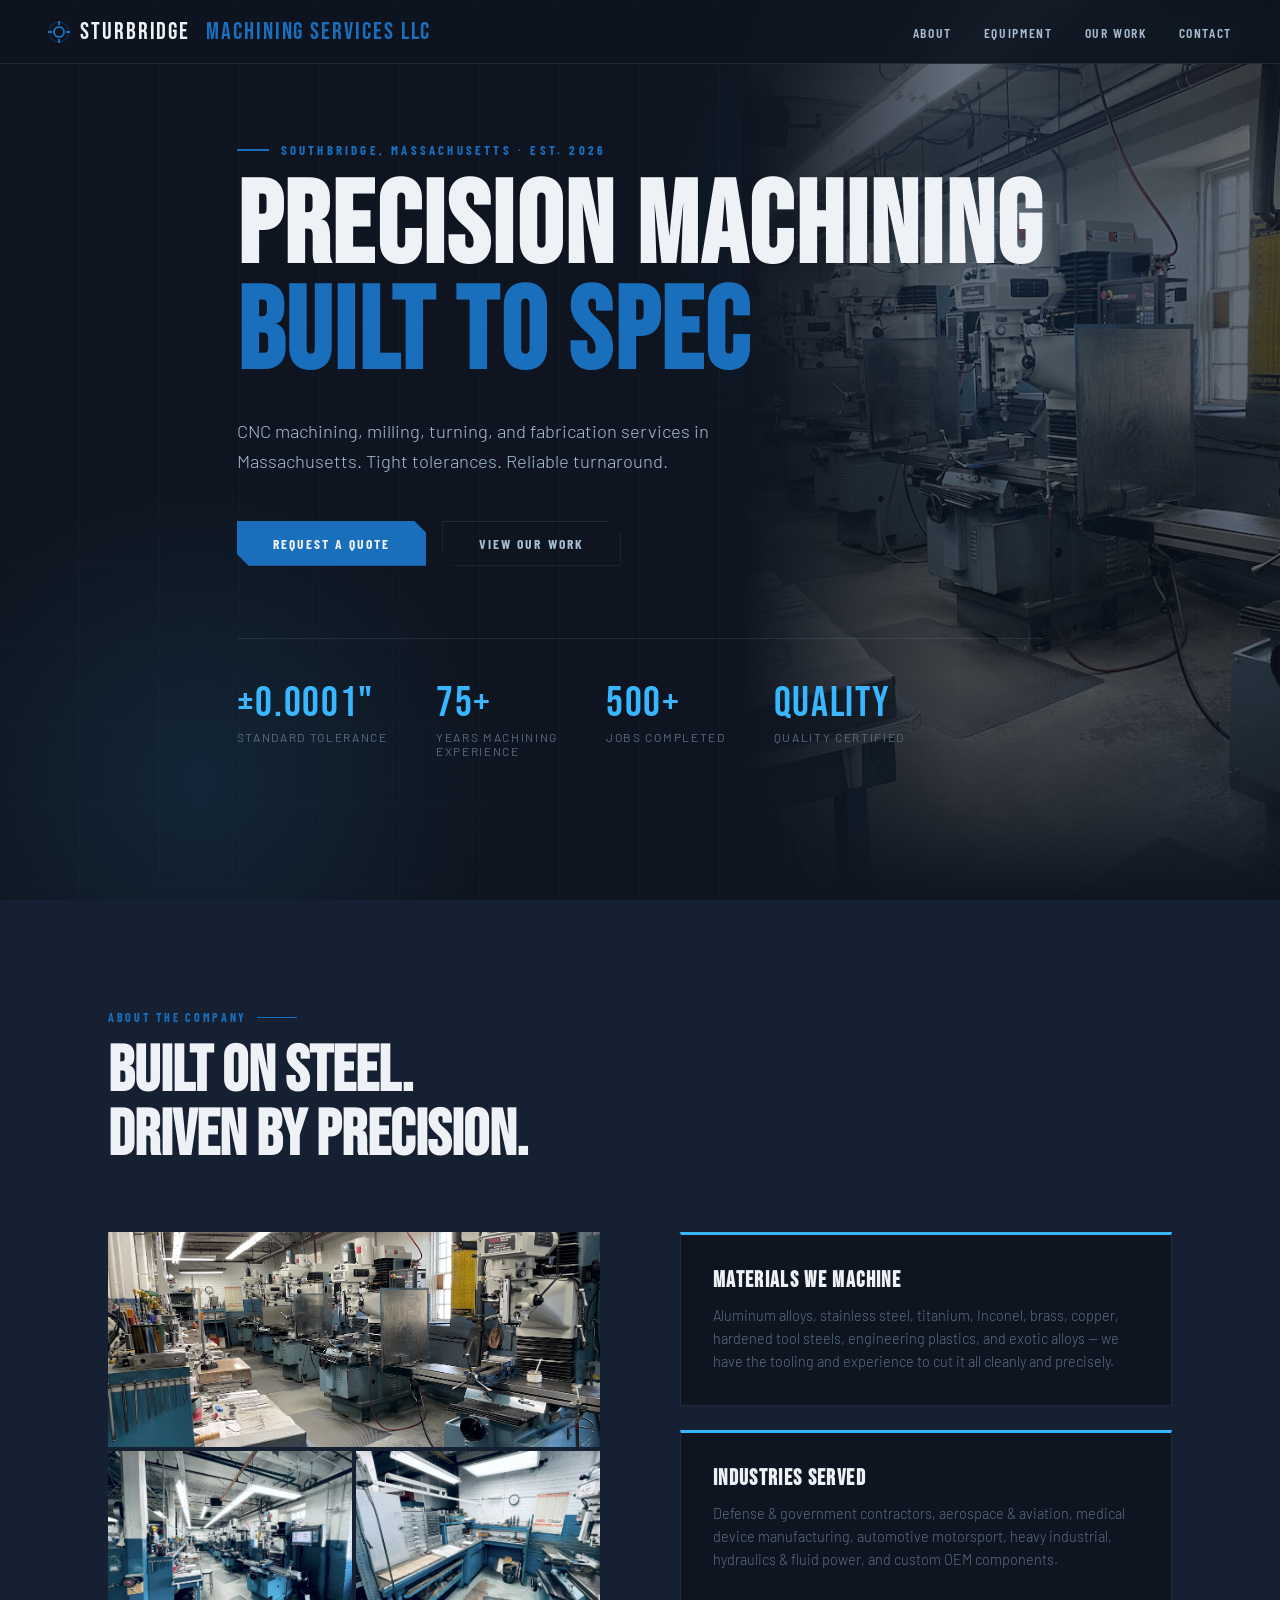
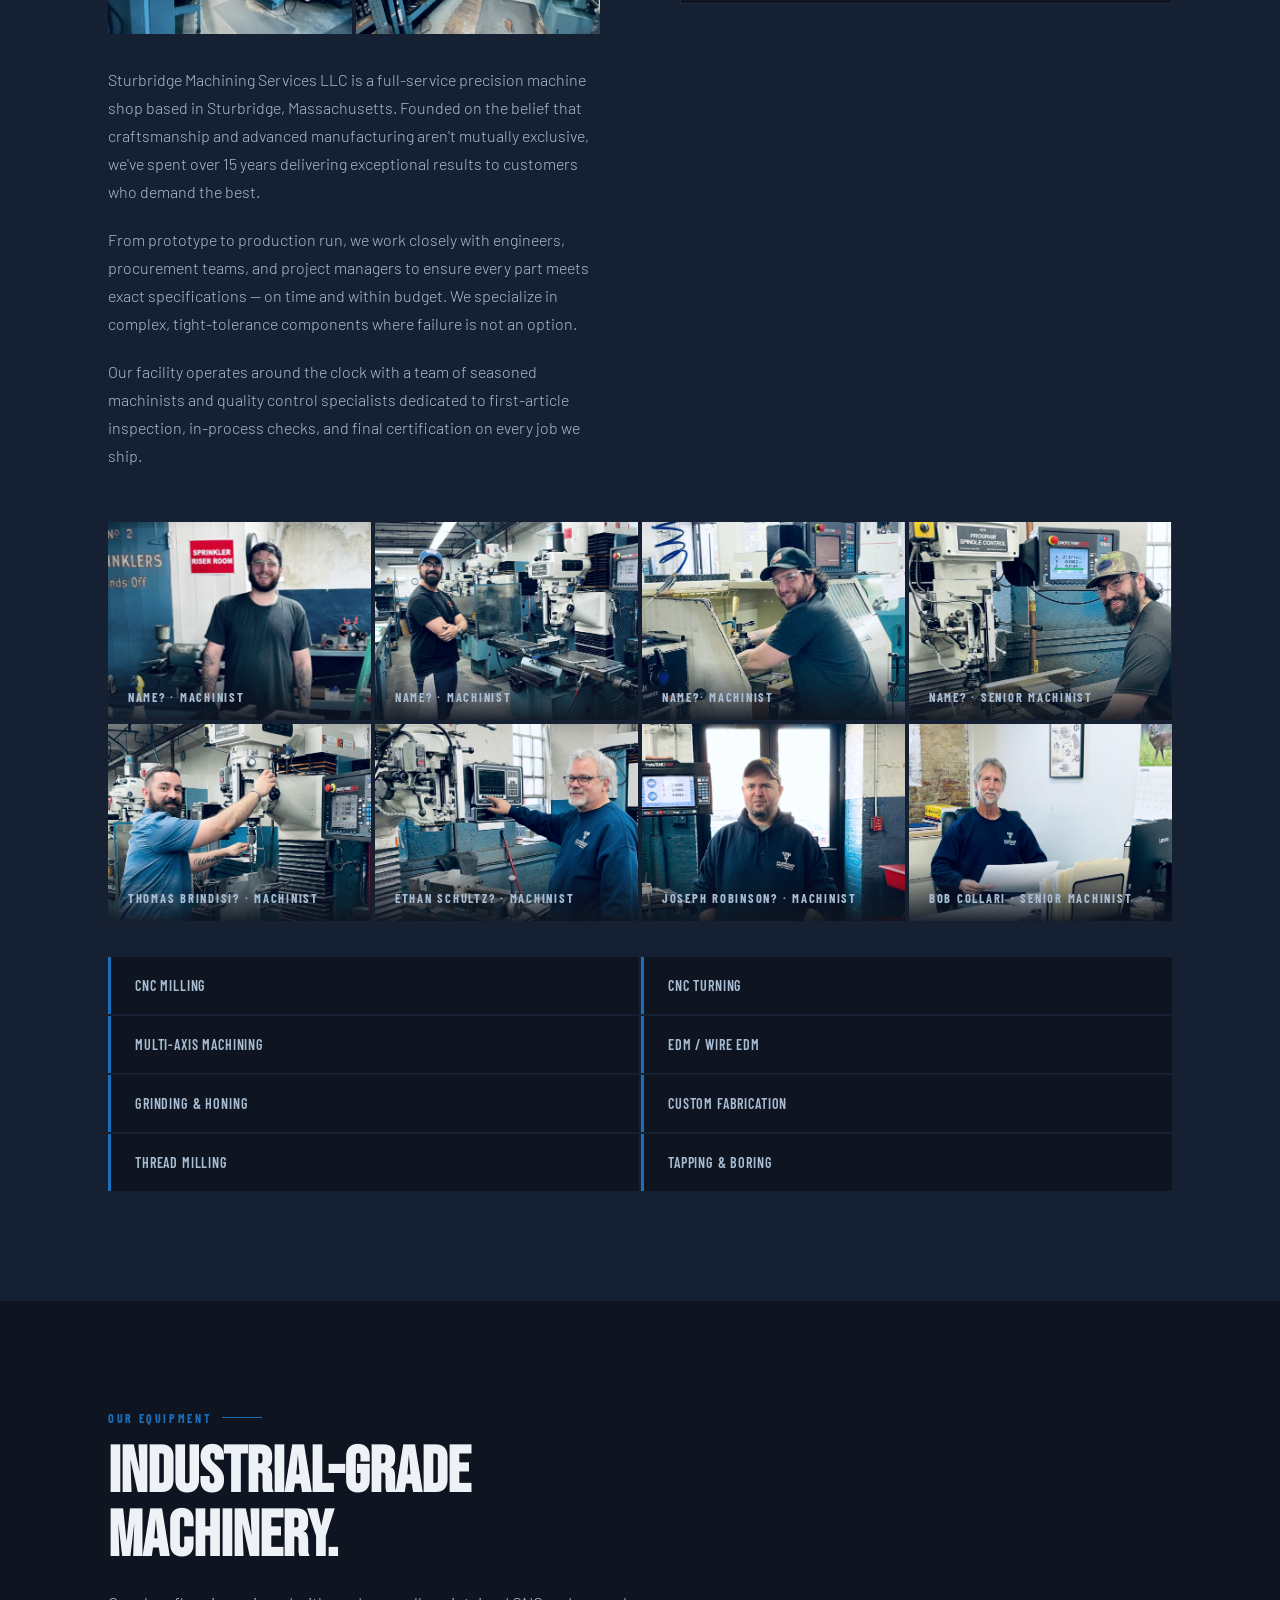
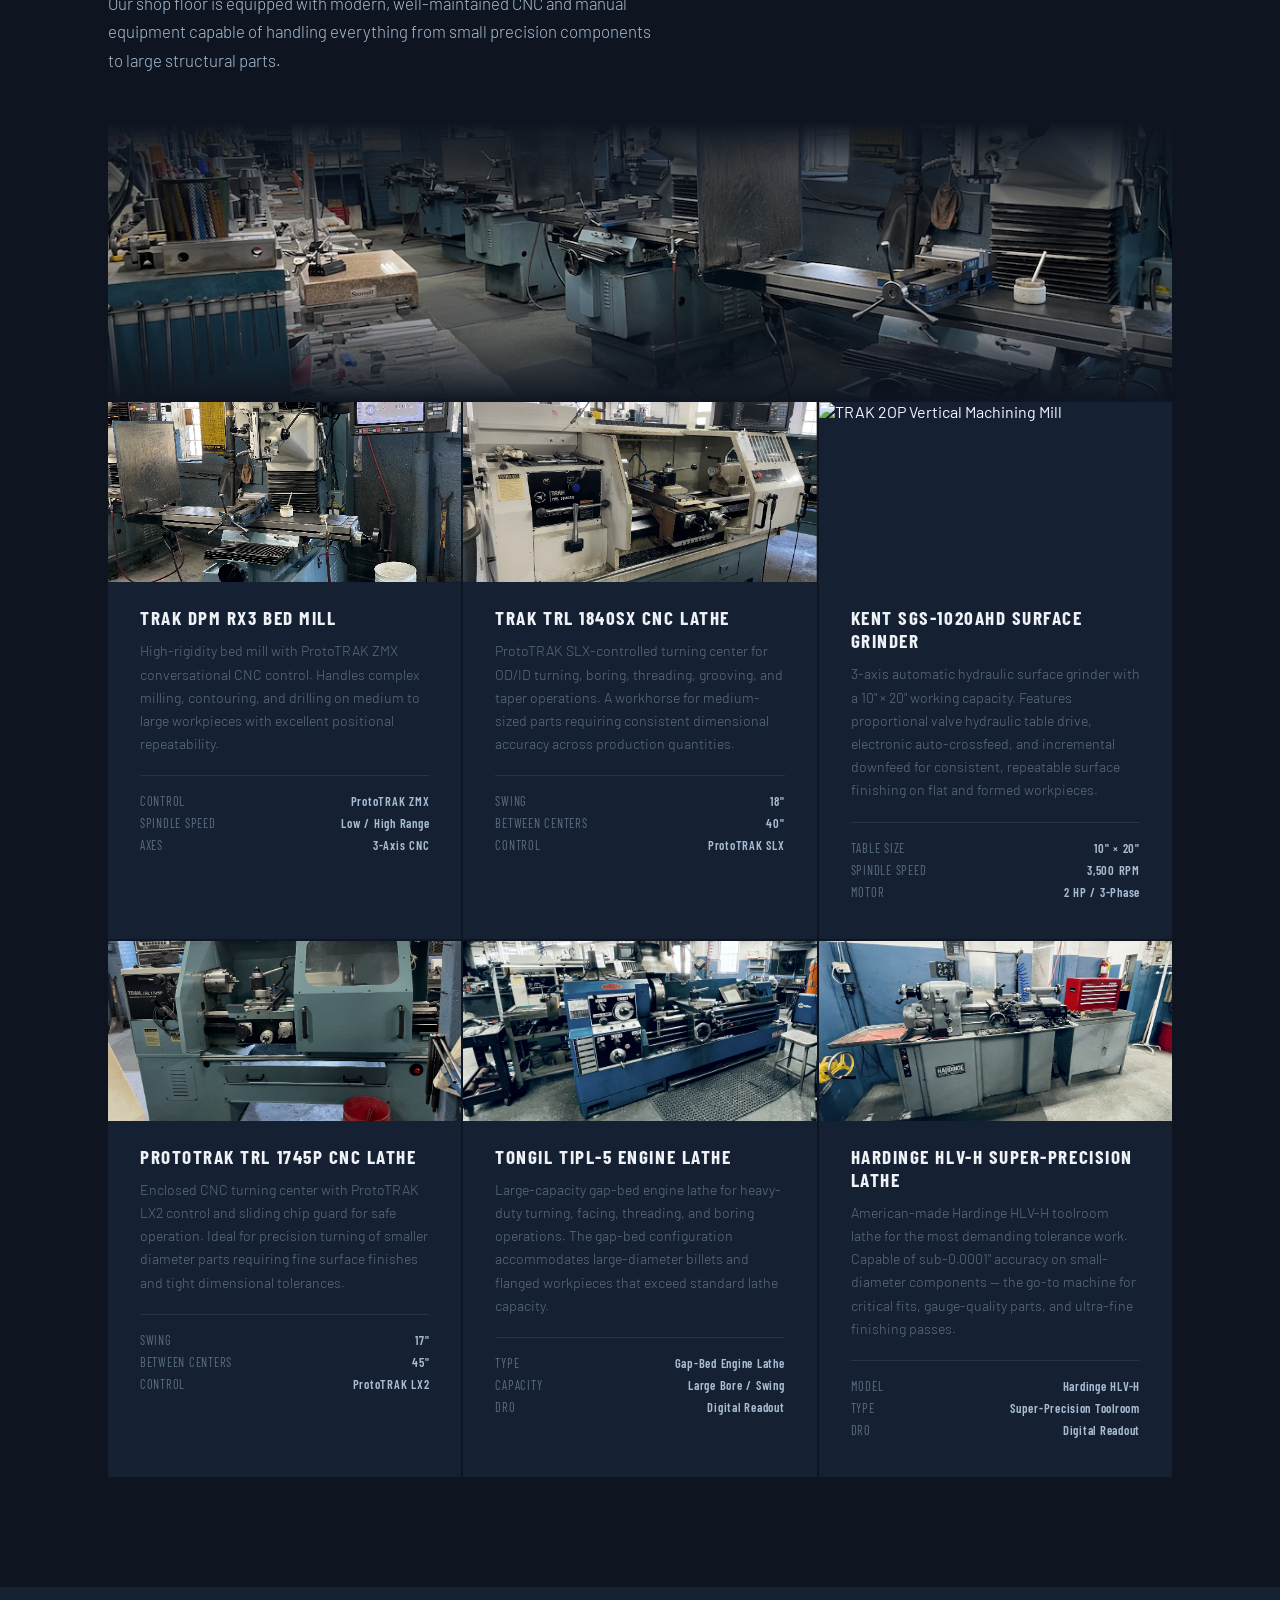
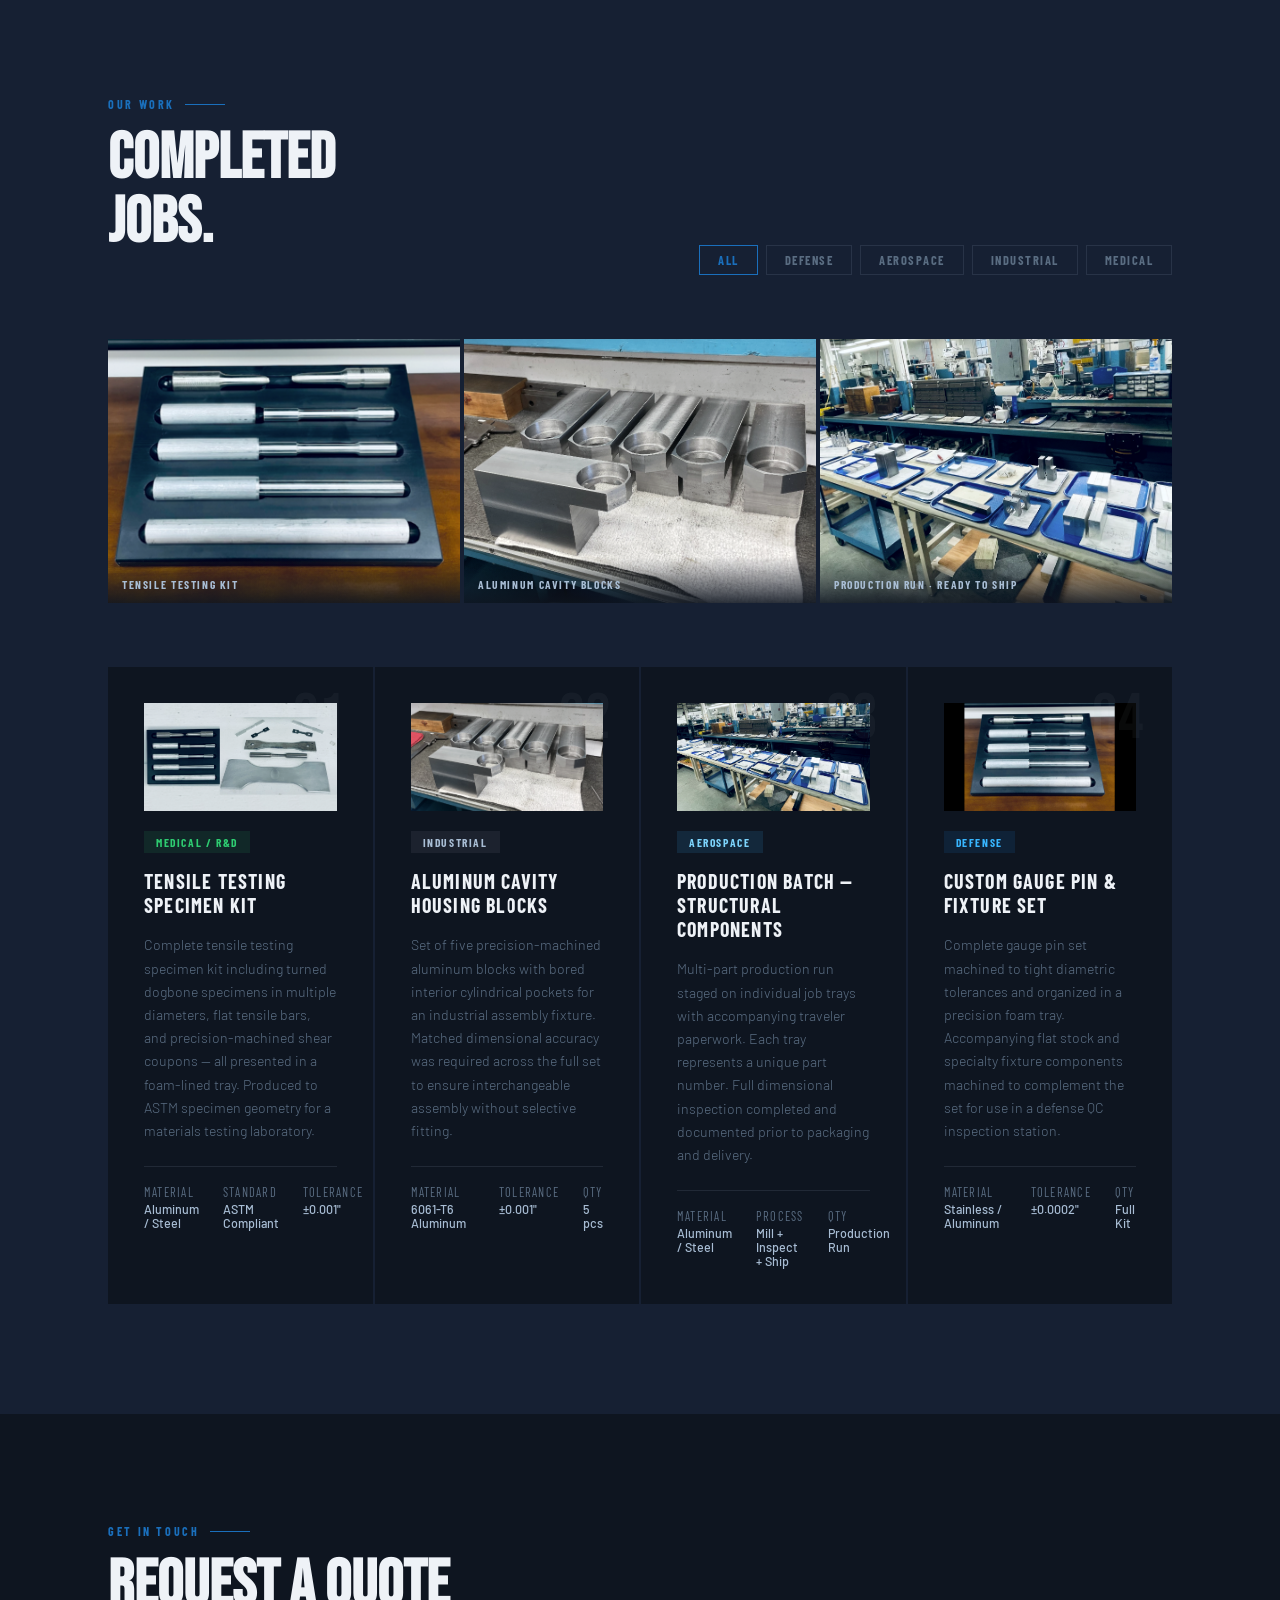
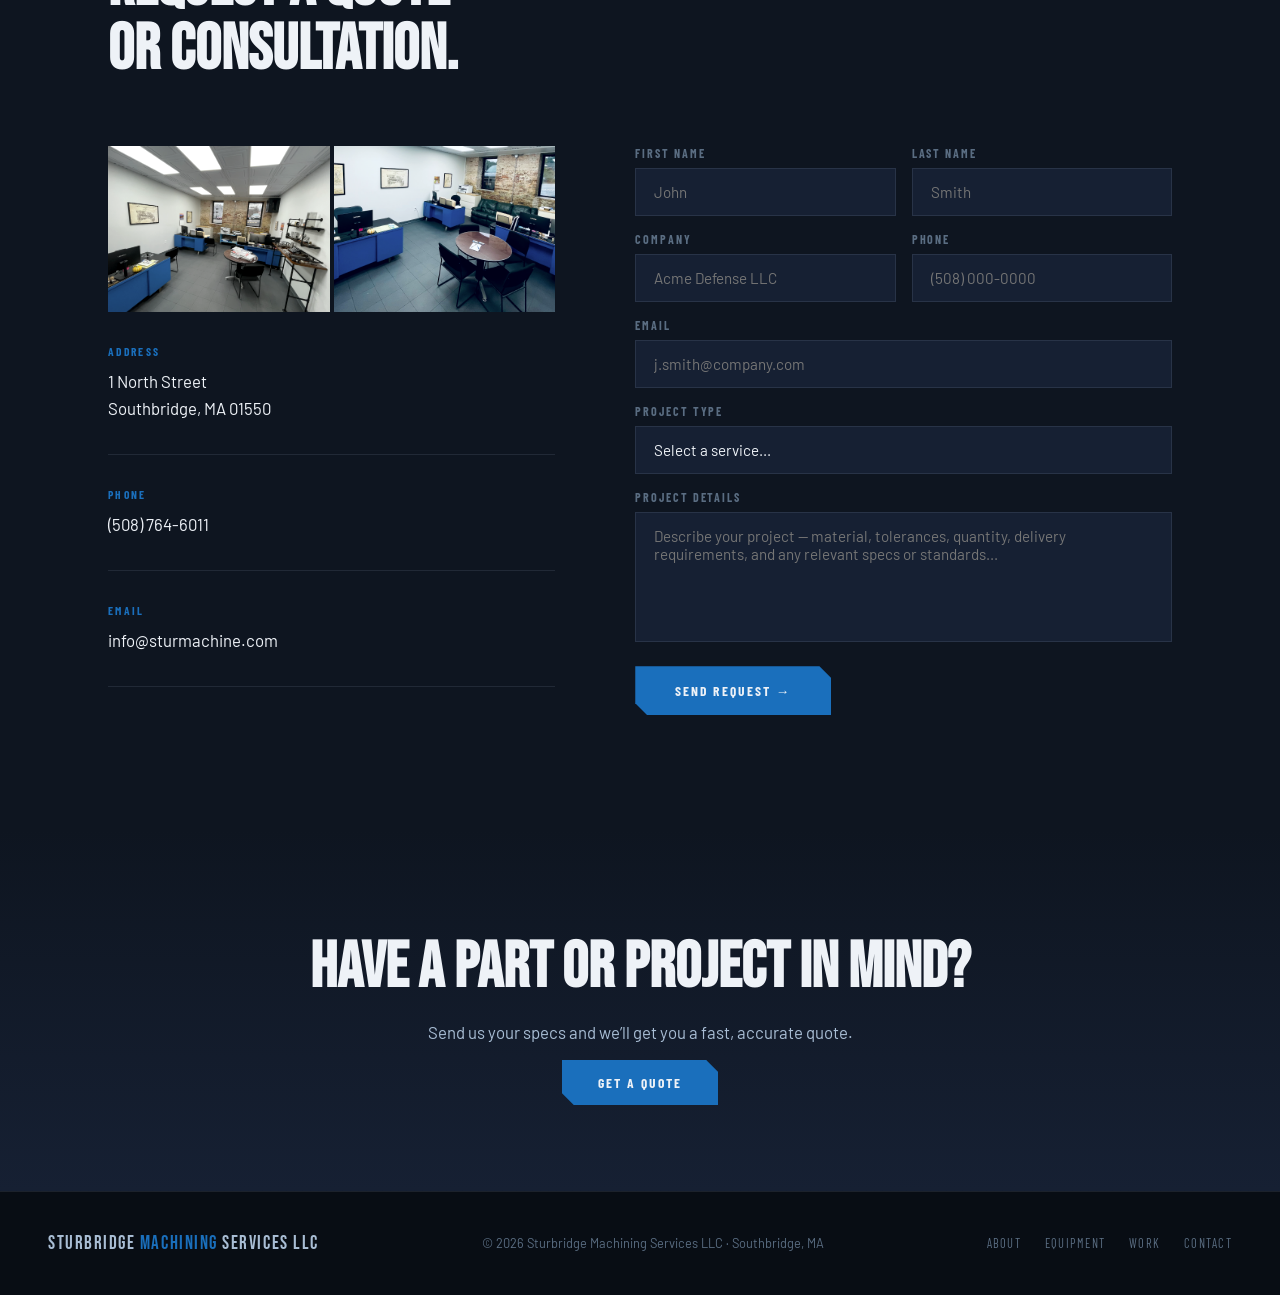
==== index.html @ b6abb40c "Add files via upload" ====
<!DOCTYPE html>

<html lang="en">
<head>
<meta charset="utf-8"/>
<meta content="width=device-width, initial-scale=1.0" name="viewport"/>
<title>Sturbridge Machining Services LLC</title>
<link href="https://fonts.googleapis.com/css2?family=Bebas+Neue&amp;family=Barlow:wght@300;400;500;600&amp;family=Barlow+Condensed:wght@400;600;700&amp;display=swap" rel="stylesheet"/>
<link href="styles.css" rel="stylesheet"/>
<!-- PNG Favicon (often preferred for higher quality) -->
<link href="logo-icon.png" rel="icon" type="image/png"/>

<meta content="Sturbridge Machining Services LLC provides precision CNC machining, milling, turning, and fabrication services in Southbridge, MA. Trusted local machine shop for aerospace, defense, medical, and industrial applications." name="description"/>
<meta content="machine shop near me, CNC machining Southbridge MA, precision machining Massachusetts, milling, turning, fabrication, local machine shop" name="keywords"/>
<meta content="Sturbridge Machining Services LLC" name="author"/>
<meta content="Sturbridge Machining Services LLC" property="og:title"/>
<meta content="Precision CNC machining and fabrication services with tight tolerances and reliable turnaround." property="og:description"/>
<meta content="website" property="og:type"/>
<meta content="https://sturmachine.github.io/" property="og:url"/>
<meta content="https://sturmachine.github.io/images/Shop/shop-floor-wide.png" property="og:image"/>
<script type="application/ld+json">
{
  "@context": "https://schema.org",
  "@type": "LocalBusiness",
  "name": "Sturbridge Machining Services LLC",
  "address": {
    "@type": "PostalAddress",
    "streetAddress": "1 North Street",
    "addressLocality": "Southbridge",
    "addressRegion": "MA",
    "postalCode": "01550",
    "addressCountry": "US"
  },
  "telephone": "+15087646011",
  "url": "https://sturmachine.github.io/"
}
</script>
</head>
<body>
<!-- ── NAV ── -->
<nav>
<div class="nav-logo">
<svg fill="none" height="22" viewbox="0 0 22 22" width="22">
<circle cx="11" cy="11" r="5" stroke="#1a6fbc" stroke-width="2"></circle>
<circle cx="11" cy="11" r="10" stroke="rgba(26,111,188,0.4)" stroke-width="1"></circle>
<line stroke="#1a6fbc" stroke-width="2" x1="11" x2="11" y1="0" y2="4"></line>
<line stroke="#1a6fbc" stroke-width="2" x1="11" x2="11" y1="18" y2="22"></line>
<line stroke="#1a6fbc" stroke-width="2" x1="0" x2="4" y1="11" y2="11"></line>
<line stroke="#1a6fbc" stroke-width="2" x1="18" x2="22" y1="11" y2="11"></line>
</svg>
    Sturbridge<span> Machining Services LLC</span>
</div>
<ul class="nav-links">
<li><a href="#about">About</a></li>
<li><a href="#equipment">Equipment</a></li>
<li><a href="#work">Our Work</a></li>
<li><a href="#contact">Contact</a></li>
</ul>
</nav>
<!-- ── HERO ── -->
<section id="hero">
<div class="hero-bg"></div>
<div class="hero-glow"></div>
<div class="hero-glow-2"></div>
<div class="hero-photo">
<img alt="Sturbridge Machining shop floor" src="images/Shop/shop-floor-wide.png"/>
</div>
<div class="hero-content">
<p class="hero-eyebrow">Southbridge, Massachusetts · Est. 2026</p>
<h1 class="hero-title">Precision Machining<br/><em>Built to Spec</em></h1>
<p class="hero-subtitle">CNC machining, milling, turning, and fabrication services in Massachusetts. Tight tolerances. Reliable turnaround.</p>
<div class="hero-ctas">
<a class="btn-primary" href="#contact">Request a Quote</a>
<a class="btn-outline" href="#work">View Our Work</a>
</div>
<div class="hero-stats">
<div><div class="stat-num">±0.0001"</div><div class="stat-label">Standard Tolerance</div></div>
<div><div class="stat-num">75+</div><div class="stat-label">Years Machining <br>Experience</div></div>
<div><div class="stat-num">500+</div><div class="stat-label">Jobs Completed</div></div>
<div><div class="stat-num">Quality</div><div class="stat-label">Quality Certified</div></div>
</div>
</div>
</section>
<!-- ── ABOUT ── -->
<section id="about">
<div class="container">
<div class="section-tag">About the Company</div>
<h2 class="section-title">Built on Steel.<br/>Driven by Precision.</h2>
<div class="about-grid">
<div>
<div class="about-photo-mosaic">
<img alt="Sturbridge Machining full shop floor overview" src="images/Shop/shop-floor-wide.png"/>
<img alt="Milling machine row" src="images/Shop/shop-floor-2.png"/>
<img alt="Machinist workbench and tool setup" src="images/Shop/workbench-1.png"/>
</div>
<div class="about-text">
<p>Sturbridge Machining Services LLC is a full-service precision machine shop based in Sturbridge, Massachusetts. Founded on the belief that craftsmanship and advanced manufacturing aren't mutually exclusive, we've spent over 15 years delivering exceptional results to customers who demand the best.</p>
<p>From prototype to production run, we work closely with engineers, procurement teams, and project managers to ensure every part meets exact specifications — on time and within budget. We specialize in complex, tight-tolerance components where failure is not an option.</p>
<p>Our facility operates around the clock with a team of seasoned machinists and quality control specialists dedicated to first-article inspection, in-process checks, and final certification on every job we ship.</p>
</div>
</div>
<div class="about-values">
<div class="value-card">
<h3>Materials We Machine</h3>
<p>Aluminum alloys, stainless steel, titanium, Inconel, brass, copper, hardened tool steels, engineering plastics, and exotic alloys — we have the tooling and experience to cut it all cleanly and precisely.</p>
</div>
<div class="value-card">
<h3>Industries Served</h3>
<p>Defense &amp; government contractors, aerospace &amp; aviation, medical device manufacturing, automotive motorsport, heavy industrial, hydraulics &amp; fluid power, and custom OEM components.</p>
</div>

</div>
</div>
<div class="team-strip">
<!-- Employee 1 -->
<div class="team-strip-item">
<img alt="Sturbridge Machining machinist at work" src="images/Shop/worker-1.png"/>
<div class="team-strip-label">Name? · Machinist</div>
</div>
<!-- Employee 2 -->
<div class="team-strip-item">
<img alt="Sturbridge Machining machinist at work" src="images/Shop/worker-2.png"/>
<div class="team-strip-label">Name? · Machinist</div>
</div>
<!-- Employee 3 -->
<div class="team-strip-item">
<img alt="Sturbridge Machining machinist at work" src="images/Shop/worker-3.png"/>
<div class="team-strip-label">Name?· Machinist</div>
</div>
<!-- Employee 4 -->
<div class="team-strip-item">
<img alt="Senior machinist at ProtoTRAK DPM3 mill" src="images/Shop/worker-4.png"/>
<div class="team-strip-label">Name? · Senior Machinist</div>
</div>
<!-- Employee 1 -->
<div class="team-strip-item">
<img alt="Sturbridge Machining machinist at work" src="images/Shop/worker-5.png"/>
<div class="team-strip-label">Thomas Brindisi? · Machinist</div>
</div>
<!-- Employee 2 -->
<div class="team-strip-item">
<img alt="Sturbridge Machining machinist at work" src="images/Shop/worker-6.png"/>
<div class="team-strip-label">Ethan Schultz? · Machinist</div>
</div>
<!-- Employee 3 -->
<div class="team-strip-item">
<img alt="Sturbridge Machining machinist at work" src="images/Shop/worker-7.png"/>
<div class="team-strip-label">Joseph Robinson? · Machinist</div>
</div>
<!-- Employee 4 -->
<div class="team-strip-item">
<img alt="Senior machinist at ProtoTRAK DPM3 mill" src="images/Shop/worker-8.png"/>
<div class="team-strip-label">Bob Collari · Senior Machinist</div>
</div>
</div>
<div class="about-capabilities" style="margin-top:36px;">
<div class="cap-item">CNC Milling</div>
<div class="cap-item">CNC Turning</div>
<div class="cap-item">Multi-Axis Machining</div>
<div class="cap-item">EDM / Wire EDM</div>
<div class="cap-item">Grinding &amp; Honing</div>
<div class="cap-item">Custom Fabrication</div>
<div class="cap-item">Thread Milling</div>
<div class="cap-item">Tapping &amp; Boring</div>
</div>

</div>
</section>
<!-- ── EQUIPMENT ── -->
<section id="equipment">
<div class="container">
<div class="section-tag">Our Equipment</div>
<h2 class="section-title">Industrial-Grade<br/>Machinery.</h2>
<p class="section-lead">Our shop floor is equipped with modern, well-maintained CNC and manual equipment capable of handling everything from small precision components to large structural parts.</p>
<div class="equip-banner">
<img alt="Sturbridge Machining lathe section — shop floor overview" src="images/Shop/shop-floor-wide.png"/>
</div>
<div class="equip-grid">
<div class="equip-card">
<div class="equip-card-photo">
<img alt="TRAK DPM RX3 Bed Mill with ProtoTRAK ZMX control" src="images/Machines/tdrbm.png"/>
</div>
<h3>TRAK DPM RX3 Bed Mill</h3>
<p>High-rigidity bed mill with ProtoTRAK ZMX conversational CNC control. Handles complex milling, contouring, and drilling on medium to large workpieces with excellent positional repeatability.</p>
<div class="equip-spec">
<div class="spec-row"><span class="spec-key">Control</span><span class="spec-val">ProtoTRAK ZMX</span></div>
<div class="spec-row"><span class="spec-key">Spindle Speed</span><span class="spec-val">Low / High Range</span></div>
<div class="spec-row"><span class="spec-key">Axes</span><span class="spec-val">3-Axis CNC</span></div>
</div>
</div>
<div class="equip-card">
<div class="equip-card-photo">
<img alt="TRAK TRL 1840SX CNC Lathe — open view" src="images/Machines/1840sx.png"/>
</div>
<h3>TRAK TRL 1840SX CNC Lathe</h3>
<p>ProtoTRAK SLX-controlled turning center for OD/ID turning, boring, threading, grooving, and taper operations. A workhorse for medium-sized parts requiring consistent dimensional accuracy across production quantities.</p>
<div class="equip-spec">
<div class="spec-row"><span class="spec-key">Swing</span><span class="spec-val">18"</span></div>
<div class="spec-row"><span class="spec-key">Between Centers</span><span class="spec-val">40"</span></div>
<div class="spec-row"><span class="spec-key">Control</span><span class="spec-val">ProtoTRAK SLX</span></div>
</div>
</div>
<div class="equip-card">
<div class="equip-card-photo">
<img alt="TRAK 2OP Vertical Machining Mill" src="images/Machines/machine-1.png"/>
</div>
<h3>Kent SGS-1020AHD Surface Grinder</h3>
<p>3-axis automatic hydraulic surface grinder with a 10" × 20" working capacity. Features proportional valve hydraulic table drive, electronic auto-crossfeed, and incremental downfeed for consistent, repeatable surface finishing on flat and formed workpieces.</p>
<div class="equip-spec">
<div class="spec-row"><span class="spec-key">Table Size</span><span class="spec-val">10" × 20"</span></div>
<div class="spec-row"><span class="spec-key">Spindle Speed</span><span class="spec-val">3,500 RPM</span></div>
<div class="spec-row"><span class="spec-key">Motor</span><span class="spec-val">2 HP / 3-Phase</span></div>
</div>
</div>
<div class="equip-card">
<div class="equip-card-photo">
<img alt="ProtoTRAK TRL 1745P CNC Lathe with enclosed guard" src="images/Machines/ptcnc.png"/>
</div>
<h3>ProtoTRAK TRL 1745P CNC Lathe</h3>
<p>Enclosed CNC turning center with ProtoTRAK LX2 control and sliding chip guard for safe operation. Ideal for precision turning of smaller diameter parts requiring fine surface finishes and tight dimensional tolerances.</p>
<div class="equip-spec">
<div class="spec-row"><span class="spec-key">Swing</span><span class="spec-val">17"</span></div>
<div class="spec-row"><span class="spec-key">Between Centers</span><span class="spec-val">45"</span></div>
<div class="spec-row"><span class="spec-key">Control</span><span class="spec-val">ProtoTRAK LX2</span></div>
</div>
</div>
<div class="equip-card">
<div class="equip-card-photo">
<img alt="Tongil TIPL-5 gap-bed engine lathe" src="images/Machines/tt5l.png"/>
</div>
<h3>Tongil TIPL-5 Engine Lathe</h3>
<p>Large-capacity gap-bed engine lathe for heavy-duty turning, facing, threading, and boring operations. The gap-bed configuration accommodates large-diameter billets and flanged workpieces that exceed standard lathe capacity.</p>
<div class="equip-spec">
<div class="spec-row"><span class="spec-key">Type</span><span class="spec-val">Gap-Bed Engine Lathe</span></div>
<div class="spec-row"><span class="spec-key">Capacity</span><span class="spec-val">Large Bore / Swing</span></div>
<div class="spec-row"><span class="spec-key">DRO</span><span class="spec-val">Digital Readout</span></div>
</div>
</div>
<div class="equip-card">
<div class="equip-card-photo">
<img alt="Hardinge HLV-H Super-Precision Tool Room Lathe" src="images/Machines/hlvh.png"/>
</div>
<h3>Hardinge HLV-H Super-Precision Lathe</h3>
<p>American-made Hardinge HLV-H toolroom lathe for the most demanding tolerance work. Capable of sub-0.0001" accuracy on small-diameter components — the go-to machine for critical fits, gauge-quality parts, and ultra-fine finishing passes.</p>
<div class="equip-spec">
<div class="spec-row"><span class="spec-key">Model</span><span class="spec-val">Hardinge HLV-H</span></div>
<div class="spec-row"><span class="spec-key">Type</span><span class="spec-val">Super-Precision Toolroom</span></div>
<div class="spec-row"><span class="spec-key">DRO</span><span class="spec-val">Digital Readout</span></div>
</div>
</div>
</div>
</div>
</section>
<!-- ── OUR WORK ── -->
<section id="work">
<div class="container">
<div class="work-intro">
<div>
<div class="section-tag">Our Work</div>
<h2 class="section-title">Completed<br/>Jobs.</h2>
</div>
<div class="work-filters">
<button class="filter-btn active">All</button>
<button class="filter-btn">Defense</button>
<button class="filter-btn">Aerospace</button>
<button class="filter-btn">Industrial</button>
<button class="filter-btn">Medical</button>
</div>
</div>
<div class="job-gallery-row">
<div class="job-gallery-row-item">
<img alt="Tensile testing specimen kit" src="images/Jobs/job-4.png"/>
<div class="job-gallery-caption">Tensile Testing Kit</div>
</div>
<div class="job-gallery-row-item">
<img alt="Aluminum cavity housing blocks" src="images/Jobs/job-2.png"/>
<div class="job-gallery-caption">Aluminum Cavity Blocks</div>
</div>
<div class="job-gallery-row-item">
<img alt="Production batch on trays" src="images/Jobs/job-3.png"/>
<div class="job-gallery-caption">Production Run · Ready to Ship</div>
</div>
</div>
<div class="work-grid">
<div class="job-card">
<div class="job-card-photo">
<img alt="Custom tensile testing specimen kit" src="images/Jobs/job-1.png"/>
</div>
<div class="job-num">01</div>
<span class="job-tag medical">Medical / R&amp;D</span>
<h3>Tensile Testing Specimen Kit</h3>
<p>Complete tensile testing specimen kit including turned dogbone specimens in multiple diameters, flat tensile bars, and precision-machined shear coupons — all presented in a foam-lined tray. Produced to ASTM specimen geometry for a materials testing laboratory.</p>
<div class="job-meta">
<div class="job-meta-item"><span class="label">Material</span><span class="val">Aluminum / Steel</span></div>
<div class="job-meta-item"><span class="label">Standard</span><span class="val">ASTM Compliant</span></div>
<div class="job-meta-item"><span class="label">Tolerance</span><span class="val">±0.001"</span></div>
</div>
</div>
<div class="job-card">
<div class="job-card-photo">
<img alt="Aluminum cavity housing blocks with bored pockets" src="images/Jobs/job-2.png"/>
</div>
<div class="job-num">02</div>
<span class="job-tag industrial">Industrial</span>
<h3>Aluminum Cavity Housing Blocks</h3>
<p>Set of five precision-machined aluminum blocks with bored interior cylindrical pockets for an industrial assembly fixture. Matched dimensional accuracy was required across the full set to ensure interchangeable assembly without selective fitting.</p>
<div class="job-meta">
<div class="job-meta-item"><span class="label">Material</span><span class="val">6061-T6 Aluminum</span></div>
<div class="job-meta-item"><span class="label">Tolerance</span><span class="val">±0.001"</span></div>
<div class="job-meta-item"><span class="label">Qty</span><span class="val">5 pcs</span></div>
</div>
</div>
<div class="job-card">
<div class="job-card-photo">
<img alt="Production batch organized on blue trays with traveler paperwork" src="images/Jobs/job-3.png"/>
</div>
<div class="job-num">03</div>
<span class="job-tag aero">Aerospace</span>
<h3>Production Batch — Structural Components</h3>
<p>Multi-part production run staged on individual job trays with accompanying traveler paperwork. Each tray represents a unique part number. Full dimensional inspection completed and documented prior to packaging and delivery.</p>
<div class="job-meta">
<div class="job-meta-item"><span class="label">Material</span><span class="val">Aluminum / Steel</span></div>
<div class="job-meta-item"><span class="label">Process</span><span class="val">Mill + Inspect + Ship</span></div>
<div class="job-meta-item"><span class="label">Qty</span><span class="val">Production Run</span></div>
</div>
</div>
<div class="job-card">
<div class="job-card-photo">
<img alt="Custom gauge pin set in foam tray with fixture components" src="images/Jobs/job-4.png"/>
</div>
<div class="job-num">04</div>
<span class="job-tag defense">Defense</span>
<h3>Custom Gauge Pin &amp; Fixture Set</h3>
<p>Complete gauge pin set machined to tight diametric tolerances and organized in a precision foam tray. Accompanying flat stock and specialty fixture components machined to complement the set for use in a defense QC inspection station.</p>
<div class="job-meta">
<div class="job-meta-item"><span class="label">Material</span><span class="val">Stainless / Aluminum</span></div>
<div class="job-meta-item"><span class="label">Tolerance</span><span class="val">±0.0002"</span></div>
<div class="job-meta-item"><span class="label">Qty</span><span class="val">Full Kit</span></div>
</div>
</div>
</div>
</div>
</section>
<!-- ── CONTACT ── -->
<section id="contact">
<div class="container">
<div class="section-tag">Get in Touch</div>
<h2 class="section-title">Request a Quote<br/>or Consultation.</h2>
<div class="contact-wrapper">
<div class="contact-info">
<div class="contact-office-duo">
<img alt="Sturbridge Machining office — wide angle view" src="images/Shop/office-1.png"/>
<img alt="Sturbridge Machining office — alternate angle" src="images/Shop/office-2.png"/>
</div>
<div class="contact-block">
<div class="label">Address</div>
<div class="val">1 North Street<br/>Southbridge, MA 01550</div>
</div>
<div class="contact-block">
<div class="label">Phone</div>
<div class="val"><a href="tel:+15087646011">(508) 764-6011</a></div>
</div>
<div class="contact-block">
<div class="label">Email</div>
<div class="val"><a href="mailto:info@sturmachine.com">info@sturmachine.com</a></div>
</div>
<div class="contact-block" style="border-bottom:none; padding-bottom:0">

</div>
</div>
<form action="https://api.web3forms.com/submit" class="contact-form" method="POST">

  <!-- REQUIRED -->
  <input type="hidden" name="access_key" value="fa9d4741-8284-46c4-a40d-5e1fdbcb87b6">
  <input type="hidden" name="_subject" value="New Quote Request">
  <input type="hidden" name="_redirect" value="thank-you.html">
  <input type="hidden" name="from_name" value="Website Quote Form">


  <div class="form-row">
    <div class="form-group">
      <label>First Name</label>
      <input name="first_name" placeholder="John" type="text" required>
    </div>
    <div class="form-group">
      <label>Last Name</label>
      <input name="last_name" placeholder="Smith" type="text" required>
    </div>
  </div>

  <div class="form-row">
    <div class="form-group">
      <label>Company</label>
      <input name="company" placeholder="Acme Defense LLC" type="text">
    </div>
    <div class="form-group">
      <label>Phone</label>
      <input name="phone" placeholder="(508) 000-0000" type="tel">
    </div>
  </div>

  <div class="form-group">
    <label>Email</label>
    <input name="email" placeholder="j.smith@company.com" type="email" required>
  </div>

  <div class="form-group">
    <label>Project Type</label>
    <select name="project_type" required>
      <option disabled selected value="">Select a service...</option>
      <option>CNC Milling</option>
      <option>CNC Turning</option>
      <option>5-Axis Machining</option>
      <option>EDM / Wire EDM</option>
      <option>Grinding / Finishing</option>
      <option>Prototype / First Article</option>
      <option>Production Run</option>
      <option>Other / Multiple Services</option>
    </select>
  </div>

  <div class="form-group">
    <label>Project Details</label>
    <textarea name="message" placeholder="Describe your project — material, tolerances, quantity, delivery requirements, and any relevant specs or standards..." required></textarea>
  </div>

  <button class="form-submit" type="submit">Send Request →</button>
</form>
</div>
</div>
</section>
<!-- ── FOOTER ── -->

<section class="cta-final">
<div class="container">
<h2>Have a Part or Project in Mind?</h2>
<p>Send us your specs and we’ll get you a fast, accurate quote.</p>
<a class="btn-primary" href="#contact">Get a Quote</a>
</div>
</section>
<footer>
<div class="footer-logo">Sturbridge<span> Machining</span> Services LLC</div>
<div class="footer-copy">© 2026 Sturbridge Machining Services LLC · Southbridge, MA</div>
<div class="footer-links">
<a href="#about">About</a>
<a href="#equipment">Equipment</a>
<a href="#work">Work</a>
<a href="#contact">Contact</a>
</div>
</footer>
<script>
  document.querySelectorAll('.filter-btn').forEach(btn => {
    btn.addEventListener('click', () => {
      document.querySelectorAll('.filter-btn').forEach(b => b.classList.remove('active'));
      btn.classList.add('active');
    });
  });

  const observer = new IntersectionObserver((entries) => {
    entries.forEach(entry => {
      if (entry.isIntersecting) {
        entry.target.style.opacity = '1';
        entry.target.style.transform = 'translateY(0)';
      }
    });
  }, { threshold: 0.1 });

  document.querySelectorAll('.equip-card, .job-card, .value-card').forEach(el => {
    el.style.opacity = '0';
    el.style.transform = 'translateY(20px)';
    el.style.transition = 'opacity 0.5s ease, transform 0.5s ease';
    observer.observe(el);
  });
</script>
</body>
</html>
---- styles.css ----
:root {
  --steel: #0e1520;
  --iron: #162033;
  --chrome: #a8bdd4;
  --rust: #1a6fbc;
  --rust-dim: #104d87;
  --spark: #38b6ff;
  --spark-dim: #1a8acc;
  --white: #eef2f7;
  --muted: #5a6d82;
  --border: rgba(168, 189, 212, 0.12);
}

*,
*::before,
*::after {
  box-sizing: border-box;
  margin: 0;
  padding: 0;
}

html {
  scroll-behavior: smooth;
}

.job-card-photo {
  width: 100%;
  aspect-ratio: 16/9;
  overflow: hidden;
  margin-bottom: 4px;
}

.job-card-photo img {
  width: 100%;
  height: 100%;
  object-fit: cover;
  filter: grayscale(20%) contrast(1.05);
  transition: filter 0.3s, transform 0.4s;
}

.job-card:hover .job-card-photo img {
  filter: grayscale(0%) contrast(1.1);
  transform: scale(1.03);
}

.team-strip {
  display: grid;
  grid-template-columns: repeat(4, 1fr);
  gap: 4px;
  margin-top: 32px;
  grid-column: 1 / -1;
  width: 100%;
}

.team-strip-item {
  position: relative;
  overflow: hidden;
}

.team-strip-item img {
  width: 100%;
  aspect-ratio: 4/3;
  object-fit: cover;
  object-position: top center;
  filter: grayscale(20%) contrast(1.05);
  transition: filter 0.3s, transform 0.4s;
  display: block;
}

.team-strip-item:hover img {
  filter: grayscale(0%) contrast(1.1);
  transform: scale(1.03);
}

.team-strip-label {
  position: absolute;
  bottom: 0;
  left: 0;
  right: 0;
  background: linear-gradient(0deg, rgba(14, 21, 32, 0.92) 0%, transparent 100%);
  padding: 28px 20px 16px;
  font-family: 'Barlow Condensed', sans-serif;
  font-size: 0.78rem;
  font-weight: 700;
  letter-spacing: 0.14em;
  text-transform: uppercase;
  color: var(--chrome);
}

.about-photo-mosaic {
  display: grid;
  grid-template-columns: 1fr 1fr;
  gap: 4px;
  margin-bottom: 32px;
}

.about-photo-mosaic img {
  width: 100%;
  object-fit: cover;
  filter: grayscale(20%) contrast(1.05);
  transition: filter 0.3s;
  display: block;
}

.about-photo-mosaic > img:first-child {
  grid-column: 1 / -1;
  aspect-ratio: 16/7;
}

.about-photo-mosaic > img:not(:first-child) {
  aspect-ratio: 4/3;
}

.about-photo-mosaic img:hover {
  filter: grayscale(0%) contrast(1.1);
}

.job-gallery-row {
  display: grid;
  grid-template-columns: repeat(3, 1fr);
  gap: 4px;
  margin-bottom: 64px;
}

.job-gallery-row-item {
  position: relative;
  overflow: hidden;
}

.job-gallery-row-item img {
  width: 100%;
  aspect-ratio: 4/3;
  object-fit: cover;
  filter: grayscale(15%) contrast(1.05);
  transition: filter 0.3s, transform 0.4s;
  display: block;
}

.job-gallery-row-item:hover img {
  filter: grayscale(0%);
  transform: scale(1.04);
}

.job-gallery-caption {
  position: absolute;
  bottom: 0;
  left: 0;
  right: 0;
  padding: 20px 14px 12px;
  background: linear-gradient(0deg, rgba(14, 21, 32, 0.88) 0%, transparent 100%);
  font-family: 'Barlow Condensed', sans-serif;
  font-size: 0.72rem;
  font-weight: 700;
  letter-spacing: 0.14em;
  text-transform: uppercase;
  color: var(--chrome);
}

.contact-office-duo {
  display: grid;
  grid-template-columns: 1fr 1fr;
  gap: 4px;
}

.contact-office-duo img {
  width: 100%;
  aspect-ratio: 4/3;
  object-fit: cover;
  filter: grayscale(15%) contrast(1.05);
  display: block;
  transition: filter 0.3s;
}

.contact-office-duo img:hover {
  filter: grayscale(0%);
}

@media (max-width: 700px) {
  .job-gallery-row {
    grid-template-columns: 1fr 1fr;
  }

  .team-strip {
    grid-template-columns: repeat(2, 1fr);
  }

  .contact-office-duo {
    grid-template-columns: 1fr;
  }
}

body {
  background: var(--steel);
  color: var(--white);
  font-family: 'Barlow', sans-serif;
  font-weight: 400;
  overflow-x: hidden;
}

/* ─── NAV ─────────────────────────────────── */
nav {
  position: fixed;
  top: 0;
  width: 100%;
  z-index: 100;
  background: rgba(14, 21, 32, 0.92);
  backdrop-filter: blur(12px);
  border-bottom: 1px solid var(--border);
  display: flex;
  align-items: center;
  justify-content: space-between;
  padding: 0 48px;
  height: 64px;
}

.nav-logo {
  font-family: 'Bebas Neue', sans-serif;
  font-size: 1.5rem;
  letter-spacing: 0.08em;
  color: var(--white);
  display: flex;
  align-items: center;
  gap: 10px;
}

.nav-logo span {
  color: var(--rust);
}

.nav-links {
  display: flex;
  gap: 32px;
  list-style: none;
}

.nav-links a {
  font-family: 'Barlow Condensed', sans-serif;
  font-size: 0.85rem;
  font-weight: 600;
  letter-spacing: 0.12em;
  text-transform: uppercase;
  color: var(--chrome);
  text-decoration: none;
  transition: color 0.2s;
}

.nav-links a:hover {
  color: var(--spark);
}

/* ─── HERO ─────────────────────────────────── */
#hero {
  min-height: 100vh;
  display: grid;
  place-items: center;
  position: relative;
  overflow: hidden;
  background: var(--steel);
}

.hero-bg {
  position: absolute;
  inset: 0;
  background:
    repeating-linear-gradient(90deg, transparent, transparent 79px, rgba(184, 191, 201, 0.04) 80px),
    repeating-linear-gradient(0deg, transparent, transparent 79px, rgba(184, 191, 201, 0.04) 80px);
  background-size: 80px 80px;
}

/* Hero photo strip on the right side */
.hero-photo {
  position: absolute;
  right: 0;
  top: 0;
  bottom: 0;
  width: 42%;
  overflow: hidden;
}

.hero-photo img {
  width: 100%;
  height: 100%;
  object-fit: cover;
  object-position: center;
  opacity: 0.35;
  filter: grayscale(30%) contrast(1.05);
}

.hero-photo::before {
  content: '';
  position: absolute;
  inset: 0;
  z-index: 1;
  background: linear-gradient(90deg, var(--steel) 0%, transparent 40%),
    linear-gradient(0deg, var(--steel) 0%, transparent 25%);
}

.hero-glow {
  position: absolute;
  top: -120px;
  right: -80px;
  width: 700px;
  height: 700px;
  border-radius: 50%;
  background: radial-gradient(circle, rgba(26, 111, 188, 0.22) 0%, transparent 70%);
  pointer-events: none;
}

.hero-glow-2 {
  position: absolute;
  bottom: -180px;
  left: -100px;
  width: 600px;
  height: 600px;
  border-radius: 50%;
  background: radial-gradient(circle, rgba(56, 182, 255, 0.10) 0%, transparent 70%);
  pointer-events: none;
}

.hero-content {
  position: relative;
  z-index: 1;
  max-width: 900px;
  padding: 0 32px;
  text-align: left;
}

.hero-eyebrow {
  font-family: 'Barlow Condensed', sans-serif;
  font-size: 0.8rem;
  font-weight: 700;
  letter-spacing: 0.25em;
  text-transform: uppercase;
  color: var(--rust);
  margin-bottom: 18px;
  display: flex;
  align-items: center;
  gap: 12px;
}

.hero-eyebrow::before {
  content: '';
  display: block;
  width: 32px;
  height: 2px;
  background: var(--rust);
}

.hero-title {
  font-family: 'Bebas Neue', sans-serif;
  font-size: clamp(4rem, 9vw, 9rem);
  line-height: 0.92;
  letter-spacing: 0.02em;
  color: var(--white);
}

.hero-title em {
  color: var(--rust);
  font-style: normal;
}

.hero-subtitle {
  margin-top: 28px;
  font-size: 1.15rem;
  color: var(--chrome);
  max-width: 520px;
  line-height: 1.65;
  font-weight: 300;
}

.hero-ctas {
  margin-top: 44px;
  display: flex;
  gap: 16px;
  flex-wrap: wrap;
}

.btn-primary {
  background: var(--rust);
  color: var(--white);
  padding: 14px 36px;
  font-family: 'Barlow Condensed', sans-serif;
  font-size: 0.85rem;
  font-weight: 700;
  letter-spacing: 0.15em;
  text-transform: uppercase;
  border: none;
  cursor: pointer;
  text-decoration: none;
  transition: background 0.2s, transform 0.15s;
  clip-path: polygon(0 0, calc(100% - 12px) 0, 100% 12px, 100% 100%, 12px 100%, 0 calc(100% - 12px));
}

.btn-primary:hover {
  background: #155fa0;
  transform: translateY(-2px);
}

.btn-outline {
  background: transparent;
  color: var(--chrome);
  padding: 13px 36px;
  font-family: 'Barlow Condensed', sans-serif;
  font-size: 0.85rem;
  font-weight: 700;
  letter-spacing: 0.15em;
  text-transform: uppercase;
  border: 1px solid var(--border);
  cursor: pointer;
  text-decoration: none;
  transition: border-color 0.2s, color 0.2s, transform 0.15s;
  clip-path: polygon(0 0, calc(100% - 12px) 0, 100% 12px, 100% 100%, 12px 100%, 0 calc(100% - 12px));
}

.btn-outline:hover {
  border-color: var(--spark);
  color: var(--spark);
  transform: translateY(-2px);
}

.hero-stats {
  margin-top: 72px;
  display: flex;
  gap: 48px;
  border-top: 1px solid var(--border);
  padding-top: 40px;
}

.stat-num {
  font-family: 'Bebas Neue', sans-serif;
  font-size: 2.6rem;
  color: var(--spark);
  letter-spacing: 0.04em;
}

.stat-label {
  font-size: 0.75rem;
  letter-spacing: 0.14em;
  text-transform: uppercase;
  color: var(--muted);
  margin-top: 2px;
}

/* ─── SECTION SHARED ─────────────────────── */
section {
  padding: 110px 0;
}

.container {
  max-width: 1160px;
  margin: 0 auto;
  padding: 0 48px;
}

.section-tag {
  font-family: 'Barlow Condensed', sans-serif;
  font-size: 0.75rem;
  font-weight: 700;
  letter-spacing: 0.22em;
  text-transform: uppercase;
  color: var(--rust);
  display: flex;
  align-items: center;
  gap: 10px;
  margin-bottom: 16px;
}

.section-tag::after {
  content: '';
  flex: 1;
  max-width: 40px;
  height: 1px;
  background: var(--rust);
}

.section-title {
  font-family: 'Bebas Neue', sans-serif;
  font-size: clamp(2.8rem, 5vw, 4.5rem);
  line-height: 1;
  color: var(--white);
  margin-bottom: 20px;
}

.section-lead {
  font-size: 1.05rem;
  color: var(--chrome);
  line-height: 1.7;
  max-width: 560px;
  font-weight: 300;
}

/* ─── ABOUT ─────────────────────────────── */
#about {
  background: var(--iron);
}

#work {
  background: var(--iron);
}

.about-grid {
  display: grid;
  grid-template-columns: 1fr 1fr;
  gap: 80px;
  align-items: start;
  margin-top: 64px;
}

.about-text p {
  color: var(--chrome);
  line-height: 1.75;
  font-size: 1rem;
  margin-bottom: 20px;
  font-weight: 300;
}

.about-capabilities {
  display: grid;
  grid-template-columns: 1fr 1fr;
  gap: 2px;
  margin-top: 36px;
}

.cap-item {
  background: var(--steel);
  padding: 20px 24px;
  font-size: 0.88rem;
  color: var(--chrome);
  font-family: 'Barlow Condensed', sans-serif;
  font-weight: 600;
  letter-spacing: 0.06em;
  text-transform: uppercase;
  border-left: 3px solid var(--rust);
  transition: background 0.2s, color 0.2s;
}

.cap-item:hover {
  background: #111d2e;
  color: var(--white);
}

/* About photo strip */
.about-photo-strip {
  display: grid;
  grid-template-columns: 1fr 1fr;
  gap: 4px;
  margin-bottom: 32px;
}

.about-photo-strip img {
  width: 100%;
  aspect-ratio: 4/3;
  object-fit: cover;
  filter: grayscale(20%) contrast(1.05);
  transition: filter 0.3s;
}

.about-photo-strip img:first-child {
  grid-column: 1 / -1;
  aspect-ratio: 16/7;
}

.about-photo-strip img:hover {
  filter: grayscale(0%) contrast(1.1);
}

.about-values {
  display: flex;
  flex-direction: column;
  gap: 24px;
}

.value-card {
  background: var(--steel);
  padding: 32px;
  border: 1px solid var(--border);
  border-top: 3px solid var(--spark);
}

.value-card h3 {
  font-family: 'Bebas Neue', sans-serif;
  font-size: 1.4rem;
  letter-spacing: 0.06em;
  color: var(--white);
  margin-bottom: 10px;
}

.value-card p {
  color: var(--muted);
  font-size: 0.9rem;
  line-height: 1.6;
  font-weight: 300;
}

/* ─── EQUIPMENT ──────────────────────────── */
#equipment {
  background: var(--steel);
}

/* Equipment banner photo */
.equip-banner {
  margin-top: 48px;
  margin-bottom: 0;
  height: 280px;
  overflow: hidden;
  position: relative;
}

.equip-banner img {
  width: 100%;
  height: 100%;
  object-fit: cover;
  object-position: center 60%;
  filter: grayscale(20%) contrast(1.05);
}

.equip-banner::after {
  content: '';
  position: absolute;
  inset: 0;
  background: linear-gradient(0deg, var(--steel) 0%, transparent 50%, var(--steel) 100%);
}

.equip-grid {
  display: grid;
  grid-template-columns: repeat(3, 1fr);
  gap: 2px;
  margin-top: 0;
}

.equip-card {
  background: var(--iron);
  padding: 40px 32px;
  position: relative;
  overflow: hidden;
  transition: background 0.25s;
  cursor: default;
}

.equip-card::before {
  content: '';
  position: absolute;
  top: 0;
  left: 0;
  right: 0;
  height: 3px;
  background: linear-gradient(90deg, var(--rust), var(--spark));
  transform: scaleX(0);
  transform-origin: left;
  transition: transform 0.35s ease;
}

.equip-card:hover::before {
  transform: scaleX(1);
}

.equip-card:hover {
  background: #1a2a3e;
}

/* Equipment card photo */
.equip-card-photo {
  width: calc(100% + 64px);
  margin: -40px -32px 24px -32px;
  height: 180px;
  overflow: hidden;
}

.equip-card-photo img {
  width: 100%;
  height: 100%;
  object-fit: cover;
  object-position: center;
  filter: grayscale(25%) contrast(1.05);
  transition: filter 0.3s, transform 0.4s;
}

.equip-card:hover .equip-card-photo img {
  filter: grayscale(0%) contrast(1.1);
  transform: scale(1.03);
}

.equip-icon {
  font-size: 2.2rem;
  margin-bottom: 20px;
  filter: grayscale(0.4);
}

.equip-card h3 {
  font-family: 'Barlow Condensed', sans-serif;
  font-size: 1.2rem;
  font-weight: 700;
  letter-spacing: 0.08em;
  text-transform: uppercase;
  color: var(--white);
  margin-bottom: 10px;
}

.equip-card p {
  font-size: 0.88rem;
  color: var(--muted);
  line-height: 1.65;
  font-weight: 300;
}

.equip-spec {
  margin-top: 20px;
  padding-top: 18px;
  border-top: 1px solid var(--border);
  display: flex;
  flex-direction: column;
  gap: 8px;
}

.spec-row {
  display: flex;
  justify-content: space-between;
  font-size: 0.78rem;
  font-family: 'Barlow Condensed', sans-serif;
  letter-spacing: 0.06em;
}

.spec-key {
  color: var(--muted);
  text-transform: uppercase;
}

.spec-val {
  color: var(--chrome);
  font-weight: 600;
}

/* ─── WORK / JOBS ────────────────────────── */
.work-intro {
  display: grid;
  grid-template-columns: 1fr 1fr;
  gap: 80px;
  align-items: end;
  margin-bottom: 64px;
}

.work-filters {
  display: flex;
  gap: 8px;
  flex-wrap: wrap;
  justify-content: flex-end;
  align-items: center;
}

.filter-btn {
  padding: 7px 18px;
  font-family: 'Barlow Condensed', sans-serif;
  font-size: 0.78rem;
  font-weight: 700;
  letter-spacing: 0.12em;
  text-transform: uppercase;
  background: transparent;
  border: 1px solid var(--border);
  color: var(--muted);
  cursor: pointer;
  transition: all 0.2s;
}

.filter-btn.active,
.filter-btn:hover {
  border-color: var(--rust);
  color: var(--rust);
}

.work-grid {
  display: grid;
  grid-template-columns: repeat(4, 1fr);
  gap: 2px;
}

.job-card {
  background: var(--steel);
  padding: 36px;
  display: flex;
  flex-direction: column;
  gap: 16px;
  position: relative;
  overflow: hidden;
  transition: background 0.2s;
}

.job-card:hover {
  background: #111d2e;
}

.job-num {
  position: absolute;
  top: 20px;
  right: 28px;
  font-family: 'Bebas Neue', sans-serif;
  font-size: 4rem;
  color: rgba(184, 191, 201, 0.05);
  line-height: 1;
  pointer-events: none;
}

.job-tag {
  display: inline-flex;
  align-items: center;
  padding: 4px 12px;
  font-family: 'Barlow Condensed', sans-serif;
  font-size: 0.72rem;
  font-weight: 700;
  letter-spacing: 0.14em;
  text-transform: uppercase;
  width: fit-content;
}

.job-tag.defense {
  background: rgba(26, 111, 188, 0.15);
  color: var(--spark);
}

.job-tag.aero {
  background: rgba(56, 182, 255, 0.12);
  color: #7dd4fc;
}

.job-tag.industrial {
  background: rgba(184, 191, 201, 0.08);
  color: var(--chrome);
}

.job-tag.medical {
  background: rgba(46, 204, 113, 0.1);
  color: #2ecc71;
}

.job-card h3 {
  font-family: 'Barlow Condensed', sans-serif;
  font-size: 1.25rem;
  font-weight: 700;
  letter-spacing: 0.06em;
  text-transform: uppercase;
  color: var(--white);
}

.job-card p {
  font-size: 0.88rem;
  color: var(--muted);
  line-height: 1.65;
  font-weight: 300;
}

.job-meta {
  display: flex;
  gap: 24px;
  margin-top: 8px;
  border-top: 1px solid var(--border);
  padding-top: 18px;
}

.job-meta-item {
  font-size: 0.78rem;
}

.job-meta-item .label {
  color: var(--muted);
  font-family: 'Barlow Condensed', sans-serif;
  letter-spacing: 0.1em;
  text-transform: uppercase;
  display: block;
  margin-bottom: 3px;
}

.job-meta-item .val {
  color: var(--chrome);
  font-weight: 500;
}

/* ─── CONTACT ────────────────────────────── */
#contact {
  background: var(--steel);
}

.contact-wrapper {
  display: grid;
  grid-template-columns: 1fr 1.2fr;
  gap: 80px;
  margin-top: 64px;
  align-items: start;
}

.contact-info {
  display: flex;
  flex-direction: column;
  gap: 0;
}

.contact-block {
  padding: 32px 0;
  border-bottom: 1px solid var(--border);
}

.contact-block:first-child {
  padding-top: 0;
}

.contact-block .label {
  font-family: 'Barlow Condensed', sans-serif;
  font-size: 0.72rem;
  font-weight: 700;
  letter-spacing: 0.2em;
  text-transform: uppercase;
  color: var(--rust);
  margin-bottom: 10px;
}

.contact-block .val {
  font-size: 1.05rem;
  color: var(--white);
  font-weight: 400;
  line-height: 1.6;
}

.contact-block a {
  color: inherit;
  text-decoration: none;
  transition: color 0.2s;
}

.contact-block a:hover {
  color: var(--spark);
}

/* Office photo in contact */
.contact-office-photo {
  margin-bottom: 0;
  overflow: hidden;
  position: relative;
}

.contact-office-photo img {
  width: 100%;
  aspect-ratio: 16/8;
  object-fit: cover;
  object-position: center;
  filter: grayscale(15%) contrast(1.05);
  display: block;
}

.contact-office-photo::after {
  content: '';
  position: absolute;
  bottom: 0;
  left: 0;
  right: 0;
  height: 40%;
  background: linear-gradient(0deg, var(--steel) 0%, transparent 100%);
}

.hours-row {
  display: flex;
  justify-content: space-between;
  font-size: 0.9rem;
  color: var(--chrome);
  padding: 6px 0;
  border-bottom: 1px solid rgba(184, 191, 201, 0.06);
}

.hours-row:last-child {
  border-bottom: none;
}

.hours-row .day {
  color: var(--muted);
  font-family: 'Barlow Condensed', sans-serif;
  letter-spacing: 0.06em;
  text-transform: uppercase;
}

.contact-form {
  display: flex;
  flex-direction: column;
  gap: 16px;
}

.form-row {
  display: grid;
  grid-template-columns: 1fr 1fr;
  gap: 16px;
}

.form-group {
  display: flex;
  flex-direction: column;
  gap: 8px;
}

.form-group label {
  font-family: 'Barlow Condensed', sans-serif;
  font-size: 0.75rem;
  font-weight: 700;
  letter-spacing: 0.16em;
  text-transform: uppercase;
  color: var(--muted);
}

.form-group input,
.form-group textarea,
.form-group select {
  background: var(--iron);
  border: 1px solid var(--border);
  color: var(--white);
  font-family: 'Barlow', sans-serif;
  font-size: 0.95rem;
  padding: 14px 18px;
  outline: none;
  transition: border-color 0.2s;
  resize: none;
  -webkit-appearance: none;
}

.form-group select {
  cursor: pointer;
}

.form-group input:focus,
.form-group textarea:focus,
.form-group select:focus {
  border-color: var(--rust);
}

.form-group textarea {
  min-height: 130px;
}

.form-submit {
  margin-top: 8px;
  background: var(--rust);
  color: var(--white);
  padding: 16px 40px;
  font-family: 'Barlow Condensed', sans-serif;
  font-size: 0.85rem;
  font-weight: 700;
  letter-spacing: 0.15em;
  text-transform: uppercase;
  border: none;
  cursor: pointer;
  transition: background 0.2s, transform 0.15s;
  align-self: flex-start;
  clip-path: polygon(0 0, calc(100% - 12px) 0, 100% 12px, 100% 100%, 12px 100%, 0 calc(100% - 12px));
}

.form-submit:hover {
  background: #155fa0;
  transform: translateY(-2px);
}

/* ─── FOOTER ─────────────────────────────── */
footer {
  background: #080d14;
  border-top: 1px solid var(--border);
  padding: 40px 48px;
  display: flex;
  justify-content: space-between;
  align-items: center;
  flex-wrap: wrap;
  gap: 20px;
}

.footer-logo {
  font-family: 'Bebas Neue', sans-serif;
  font-size: 1.2rem;
  letter-spacing: 0.08em;
  color: var(--chrome);
}

.footer-logo span {
  color: var(--rust);
}

.footer-copy {
  font-size: 0.8rem;
  color: var(--muted);
}

.footer-links {
  display: flex;
  gap: 24px;
}

.footer-links a {
  font-size: 0.78rem;
  font-family: 'Barlow Condensed', sans-serif;
  letter-spacing: 0.1em;
  text-transform: uppercase;
  color: var(--muted);
  text-decoration: none;
  transition: color 0.2s;
}

.footer-links a:hover {
  color: var(--chrome);
}

/* ─── ANIMATIONS ─────────────────────────── */
@keyframes fadeUp {
  from {
    opacity: 0;
    transform: translateY(30px);
  }

  to {
    opacity: 1;
    transform: translateY(0);
  }
}

.hero-content>* {
  opacity: 0;
  animation: fadeUp 0.7s ease forwards;
}

.hero-content>*:nth-child(1) {
  animation-delay: 0.1s;
}

.hero-content>*:nth-child(2) {
  animation-delay: 0.25s;
}

.hero-content>*:nth-child(3) {
  animation-delay: 0.4s;
}

.hero-content>*:nth-child(4) {
  animation-delay: 0.55s;
}

.hero-content>*:nth-child(5) {
  animation-delay: 0.7s;
}

/* ─── RESPONSIVE ─────────────────────────── */
@media (max-width: 900px) {
  nav {
    padding: 0 24px;
  }

  .nav-links {
    gap: 20px;
  }

  .container {
    padding: 0 24px;
  }

  .about-grid,
  .work-intro,
  .contact-wrapper {
    grid-template-columns: 1fr;
    gap: 48px;
  }

  .equip-grid {
    grid-template-columns: 1fr 1fr;
  }

  .work-grid {
    grid-template-columns: 1fr;
  }

  .form-row {
    grid-template-columns: 1fr;
  }

  .work-filters {
    justify-content: flex-start;
  }

  footer {
    flex-direction: column;
    align-items: flex-start;
  }

  .hero-photo {
    width: 50%;
  }

  .about-photo-strip {
    grid-template-columns: 1fr;
  }

  .about-photo-strip img:first-child {
    grid-column: 1;
  }
}

@media (max-width: 600px) {
  .nav-links {
    display: none;
  }

  .equip-grid {
    grid-template-columns: 1fr;
  }

  .hero-stats {
    gap: 28px;
    flex-wrap: wrap;
  }

  .about-capabilities {
    grid-template-columns: 1fr;
  }

  .hero-photo {
    display: none;
  }
}


.cta-final {
  text-align: center;
  padding: 100px 20px;
  background: linear-gradient(180deg, #0e1520 0%, #162033 100%);
}

.cta-final h2 {
  font-family: 'Bebas Neue', sans-serif;
  font-size: clamp(2.5rem, 5vw, 4rem);
  margin-bottom: 16px;
}

.cta-final p {
  color: var(--chrome);
  margin-bottom: 30px;
  font-size: 1.05rem;
}

@media (max-width: 768px) {
  .hero-content {
    text-align: left;
    padding: 0 20px;
  }

  .hero-title {
    font-size: clamp(3rem, 10vw, 5rem);
  }

  .hero-subtitle {
    font-size: 1rem;
  }

  .hero-ctas {
    flex-direction: column;
  }

  .btn-primary,
  .btn-outline {
    width: 100%;
    text-align: center;
  }

  section {
    padding: 80px 0;
  }
}
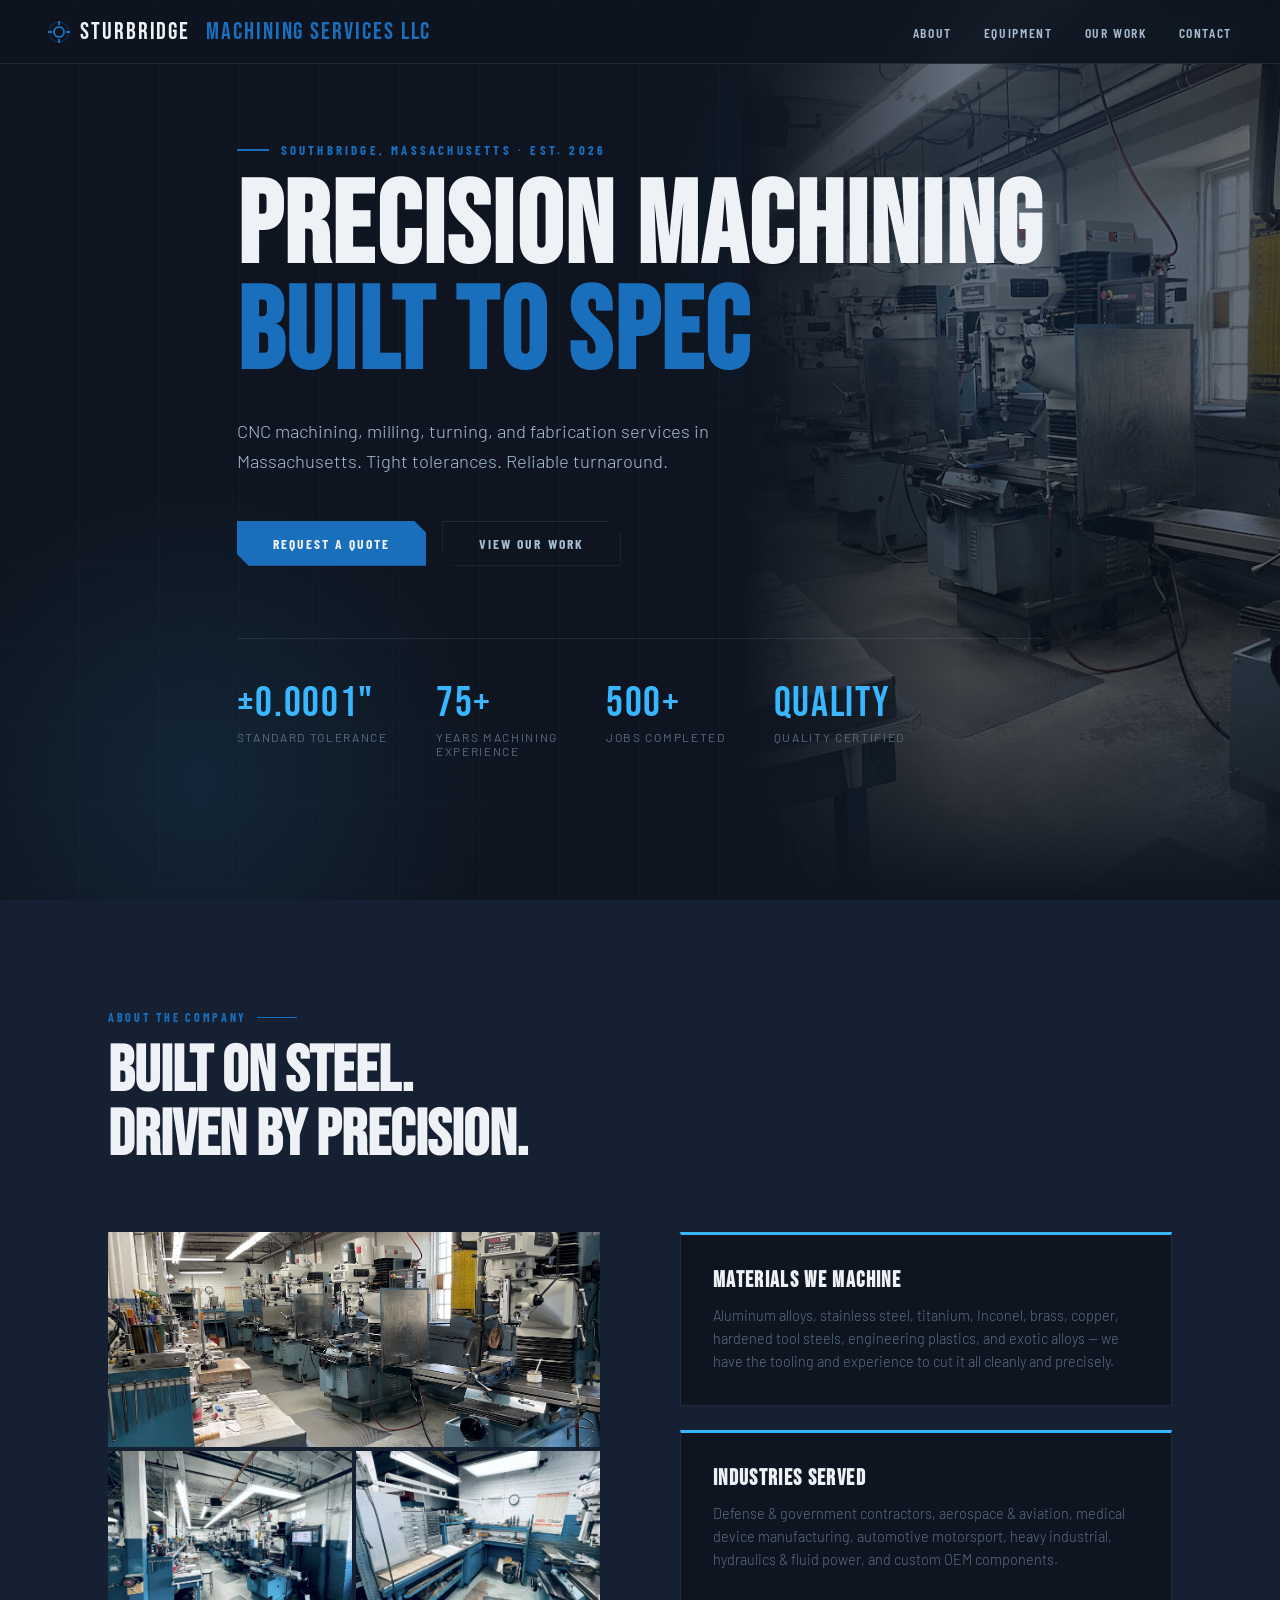
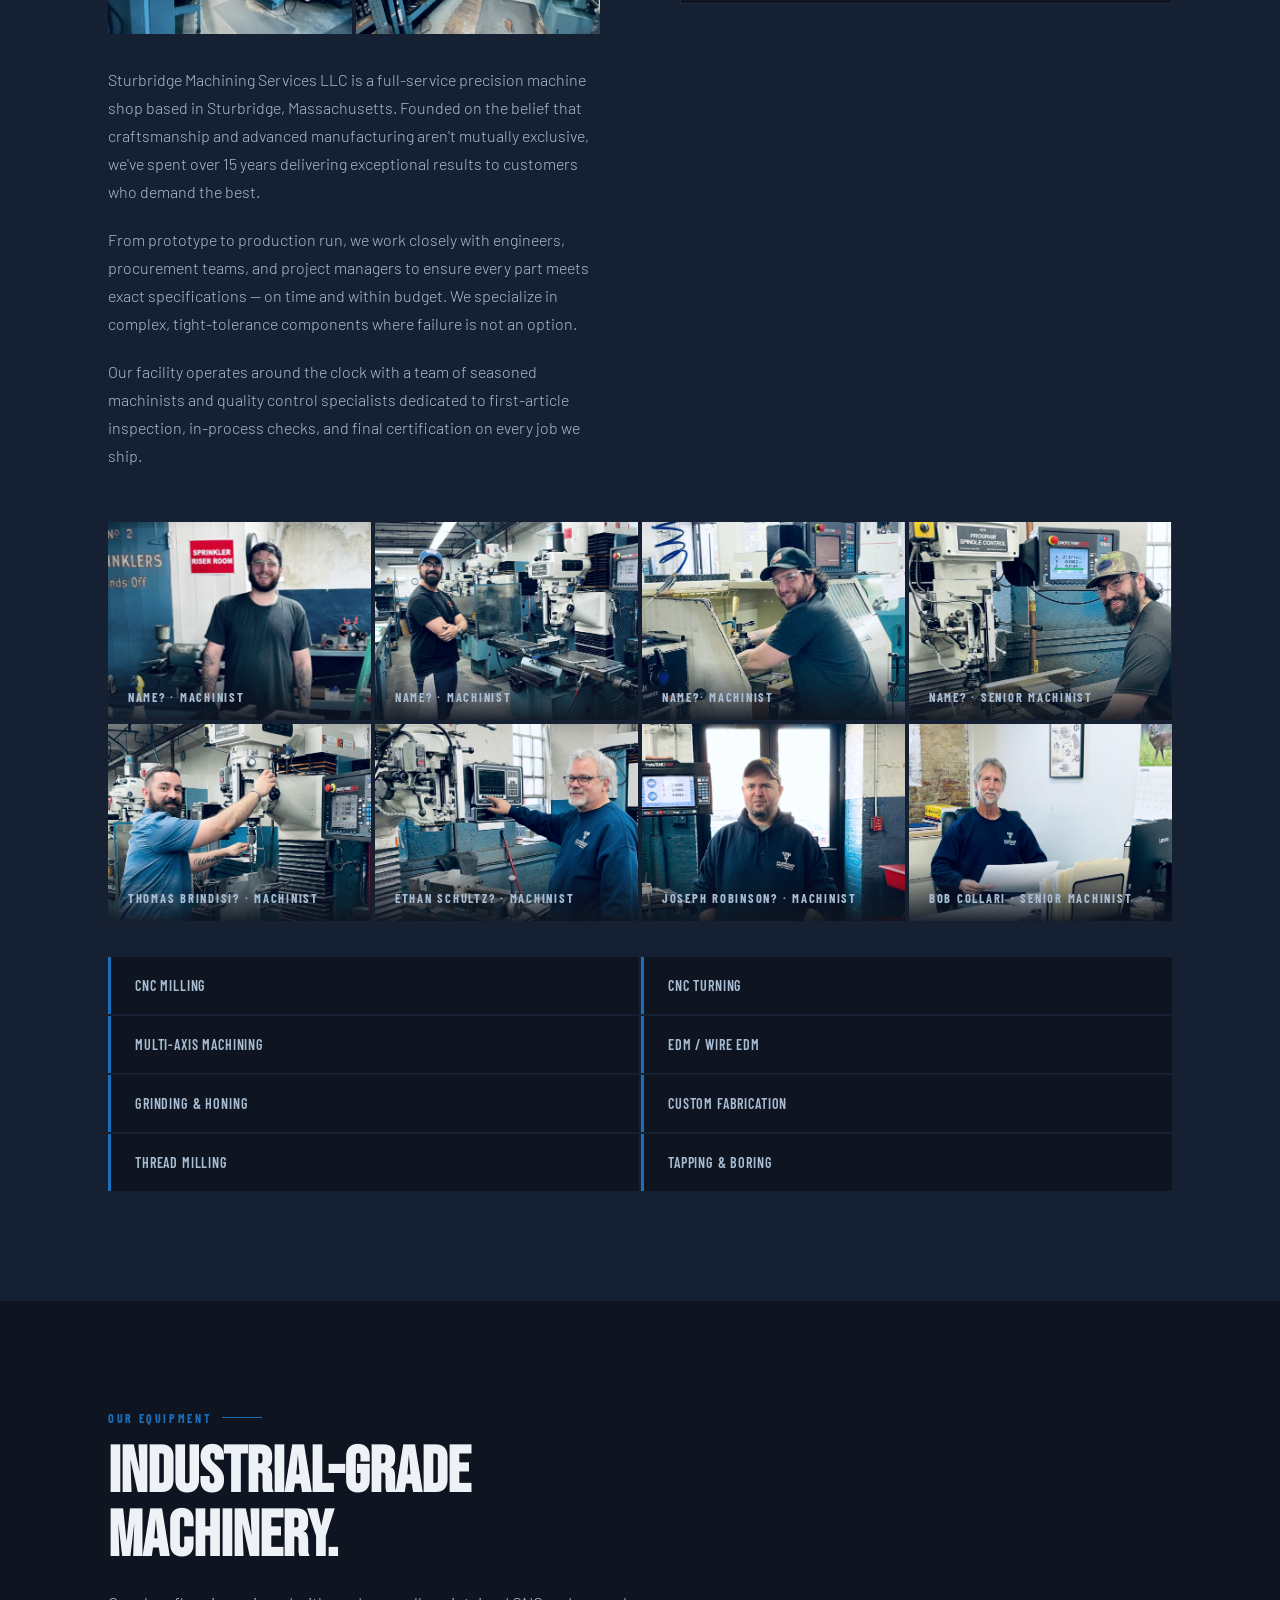
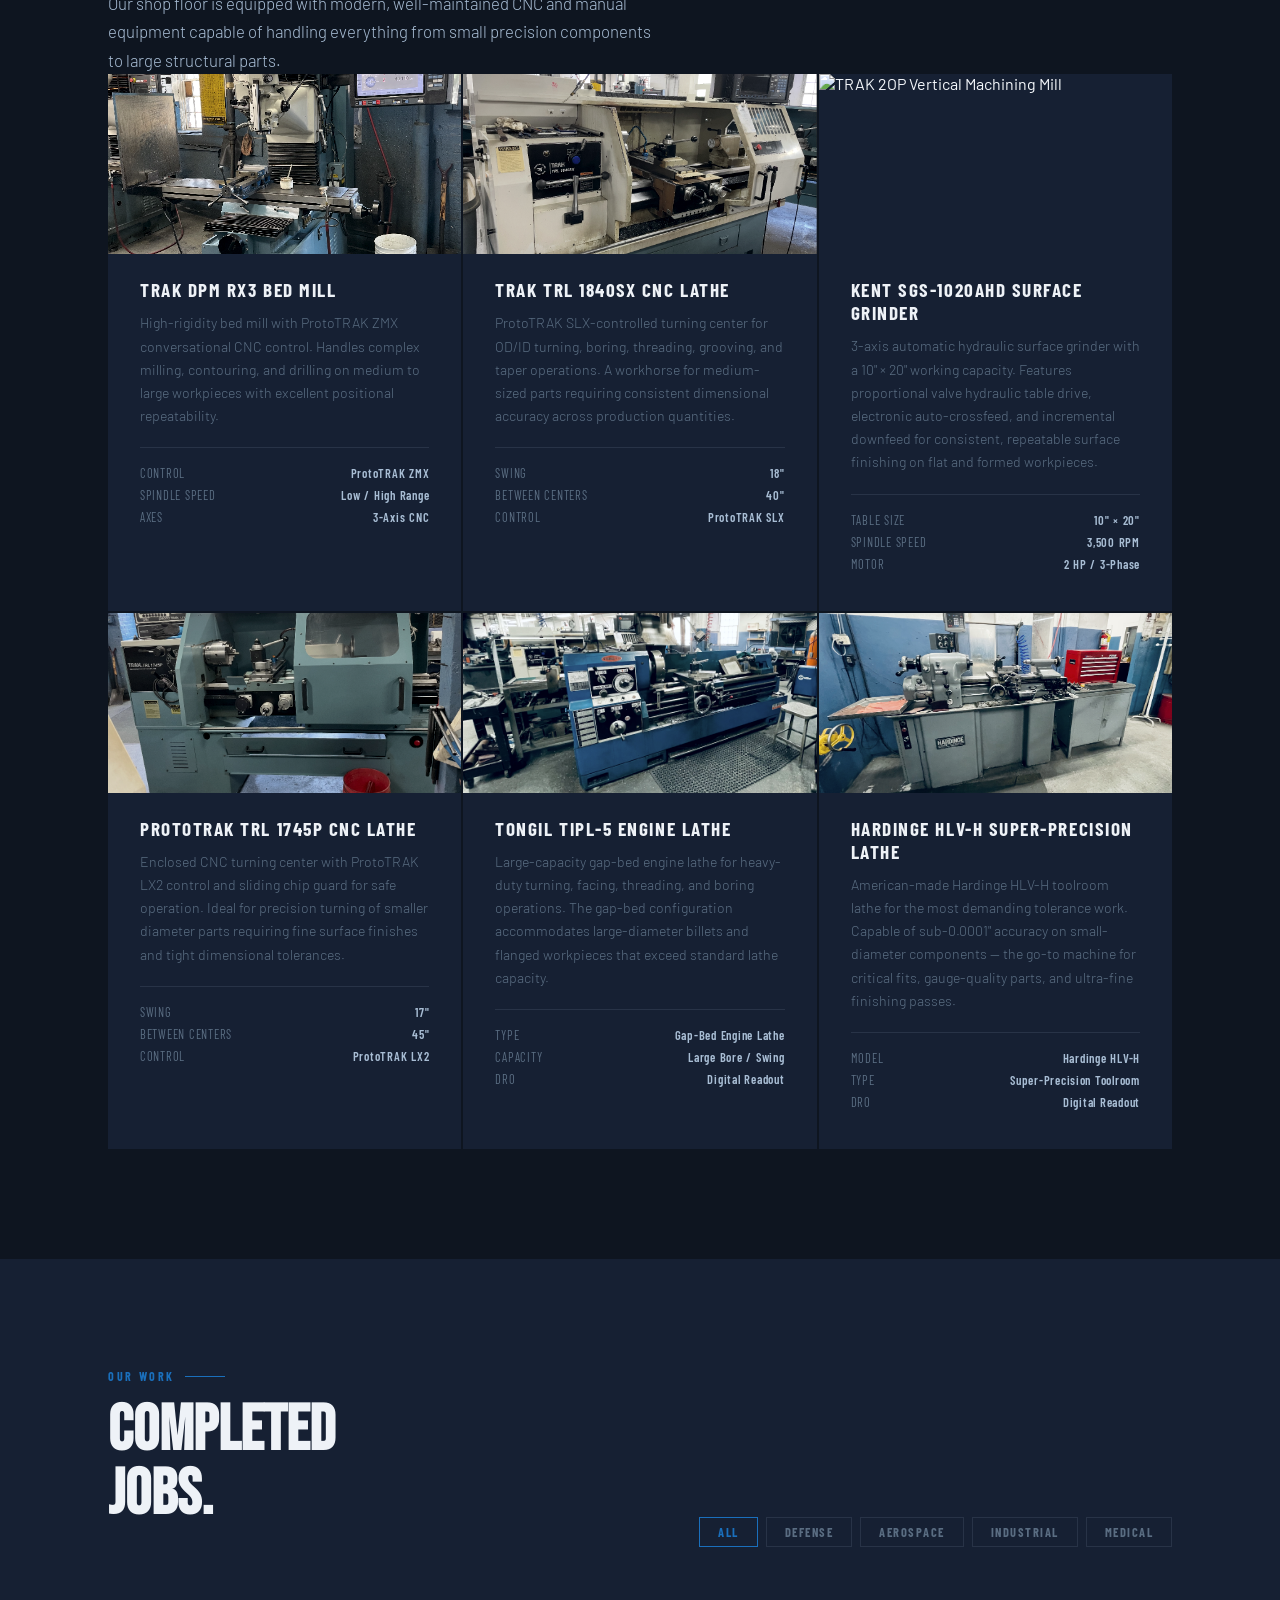
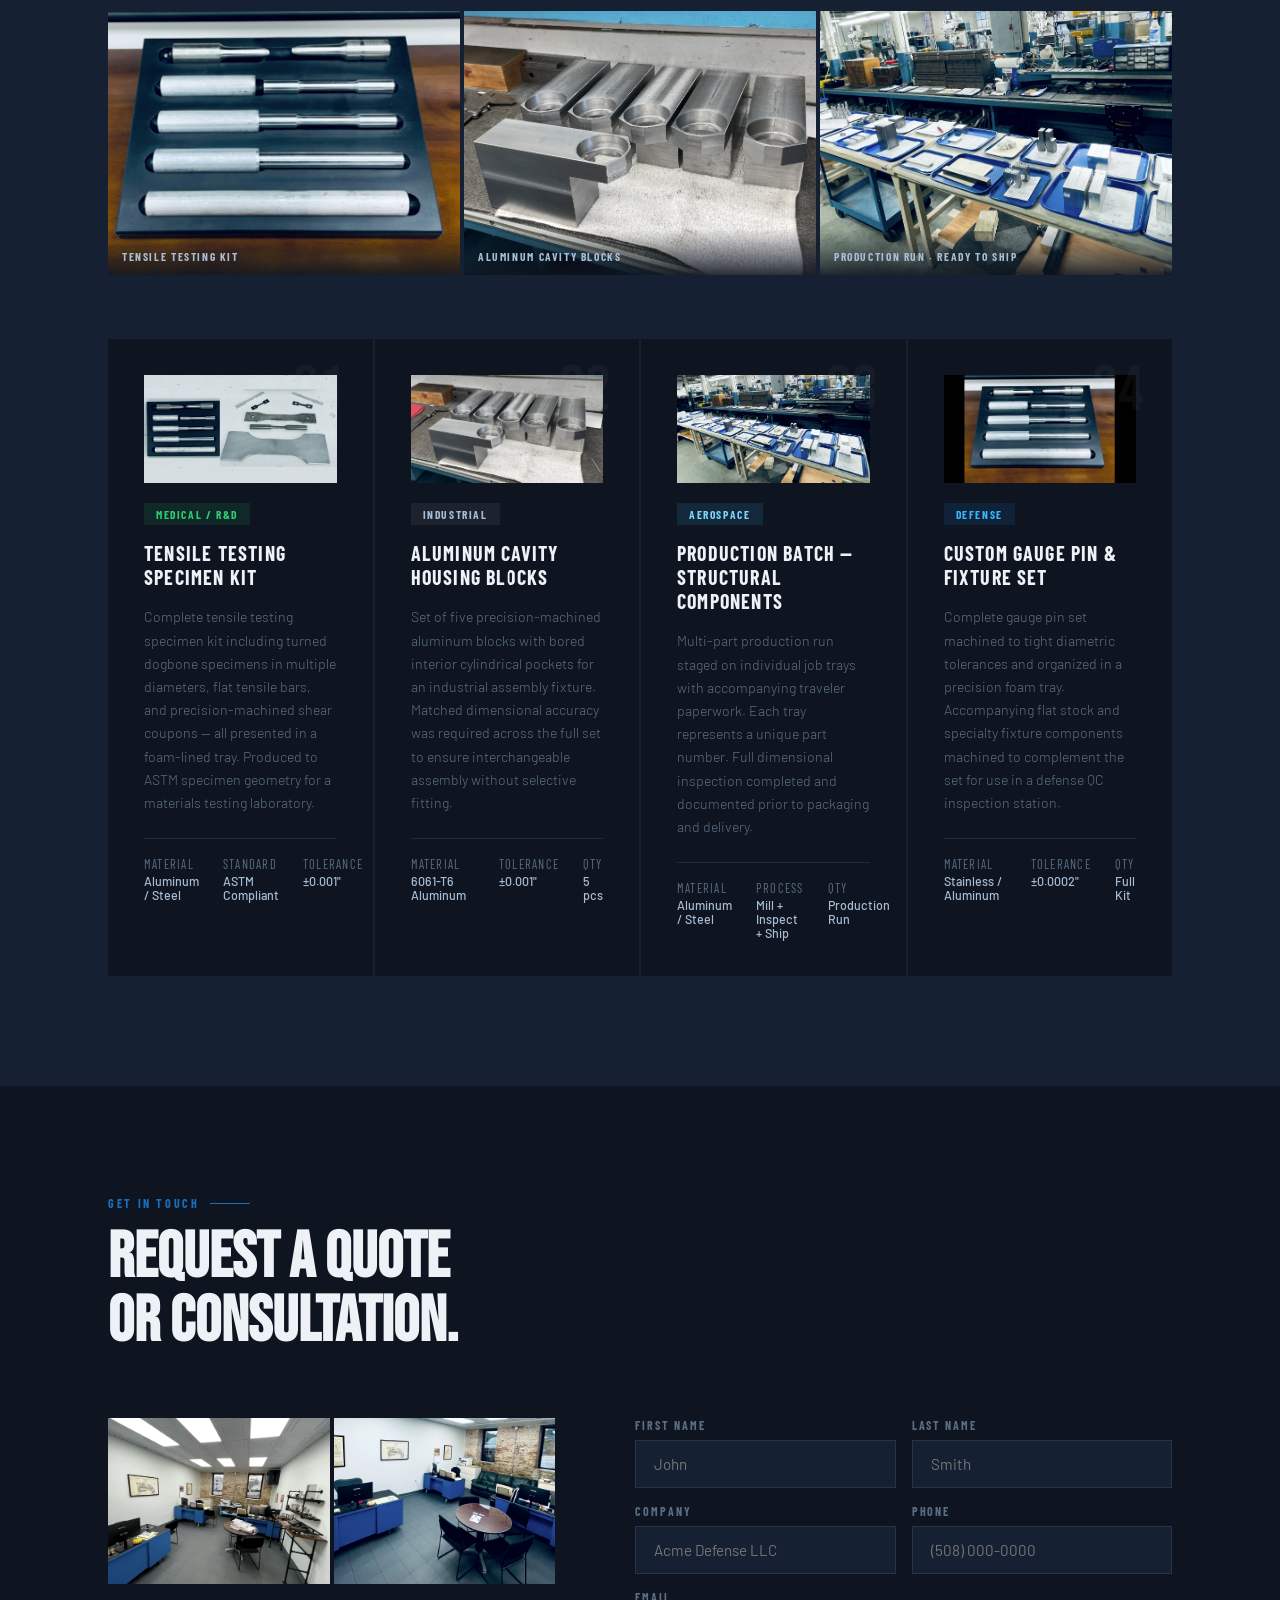
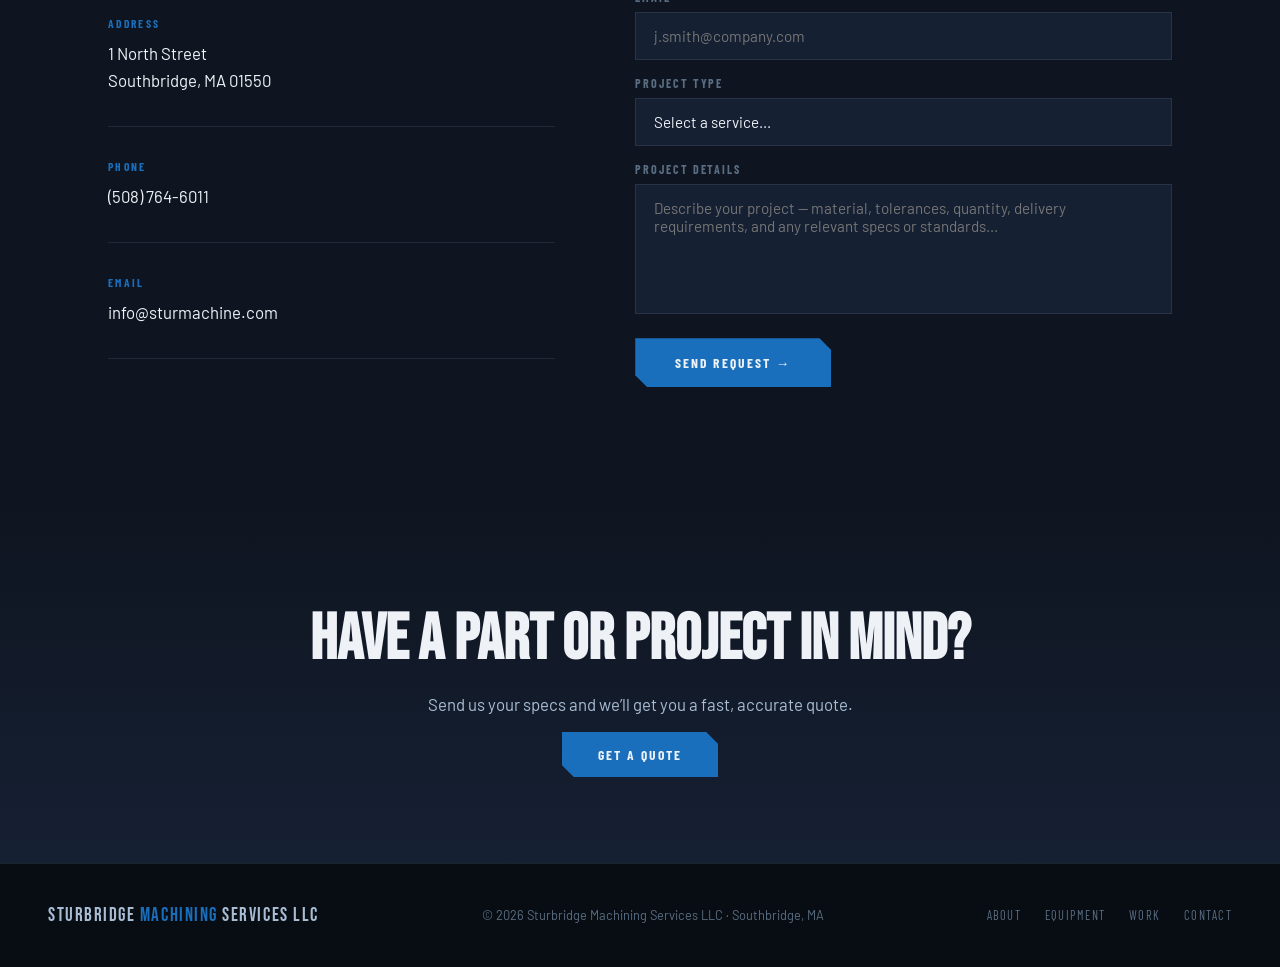
==== commit 415fd4db: "Update index.html" ====
--- a/index.html
+++ b/index.html
@@ -172,9 +172,9 @@
 <div class="section-tag">Our Equipment</div>
 <h2 class="section-title">Industrial-Grade<br/>Machinery.</h2>
 <p class="section-lead">Our shop floor is equipped with modern, well-maintained CNC and manual equipment capable of handling everything from small precision components to large structural parts.</p>
-<div class="equip-banner">
+<!--div class="equip-banner">
 <img alt="Sturbridge Machining lathe section — shop floor overview" src="images/Shop/shop-floor-wide.png"/>
-</div>
+</div-->
 <div class="equip-grid">
 <div class="equip-card">
 <div class="equip-card-photo">
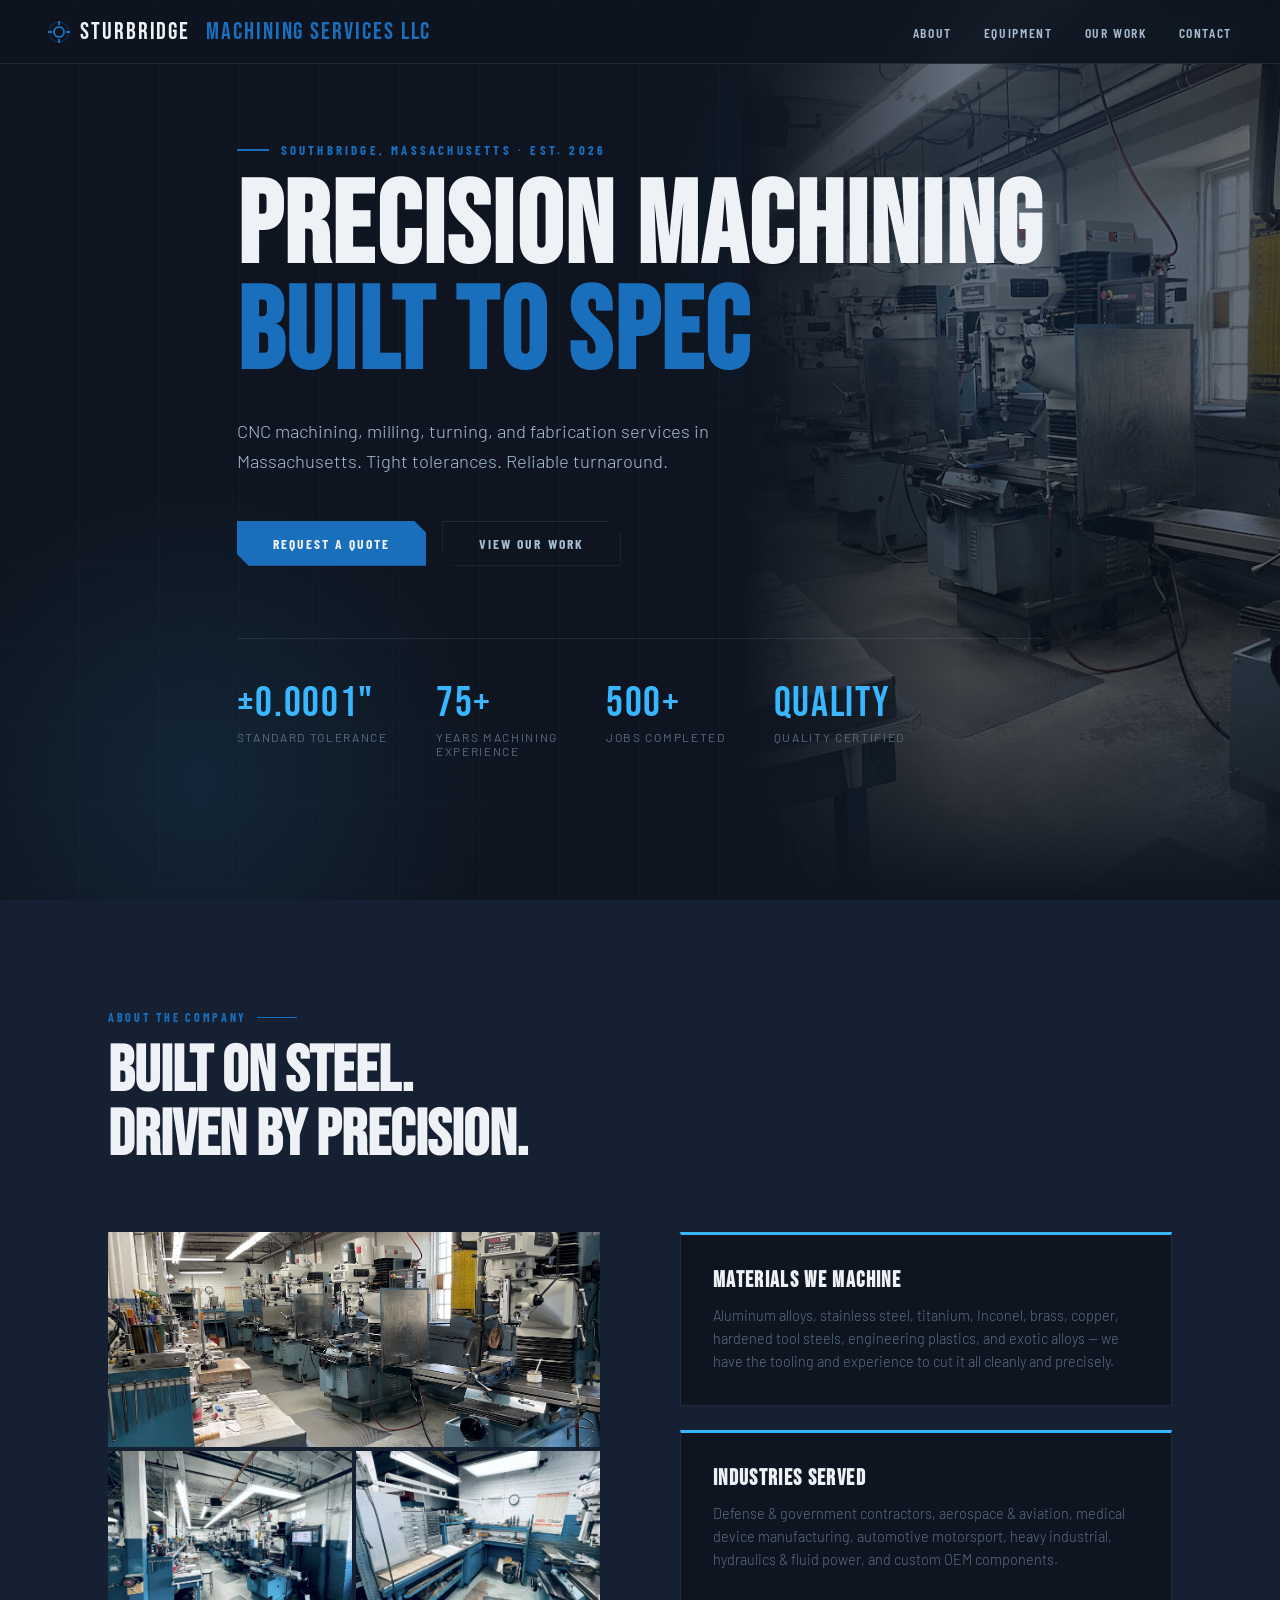
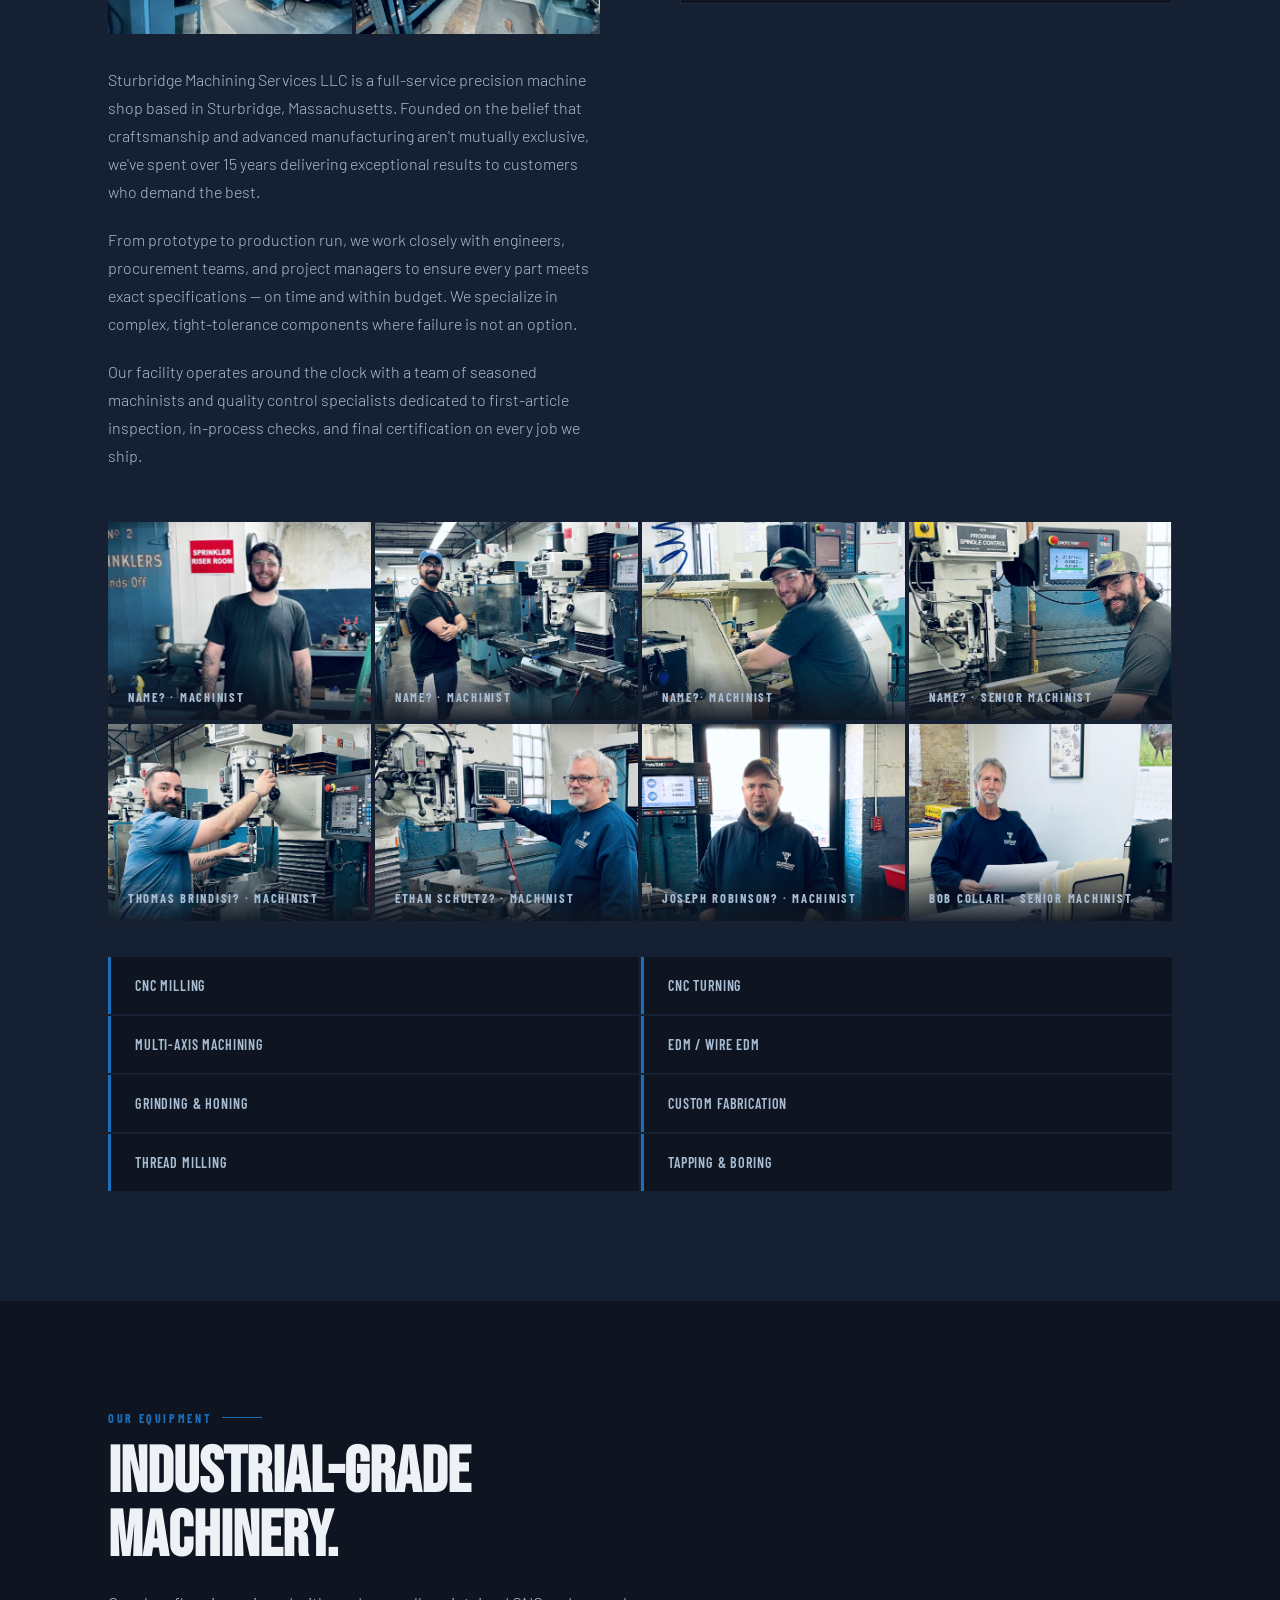
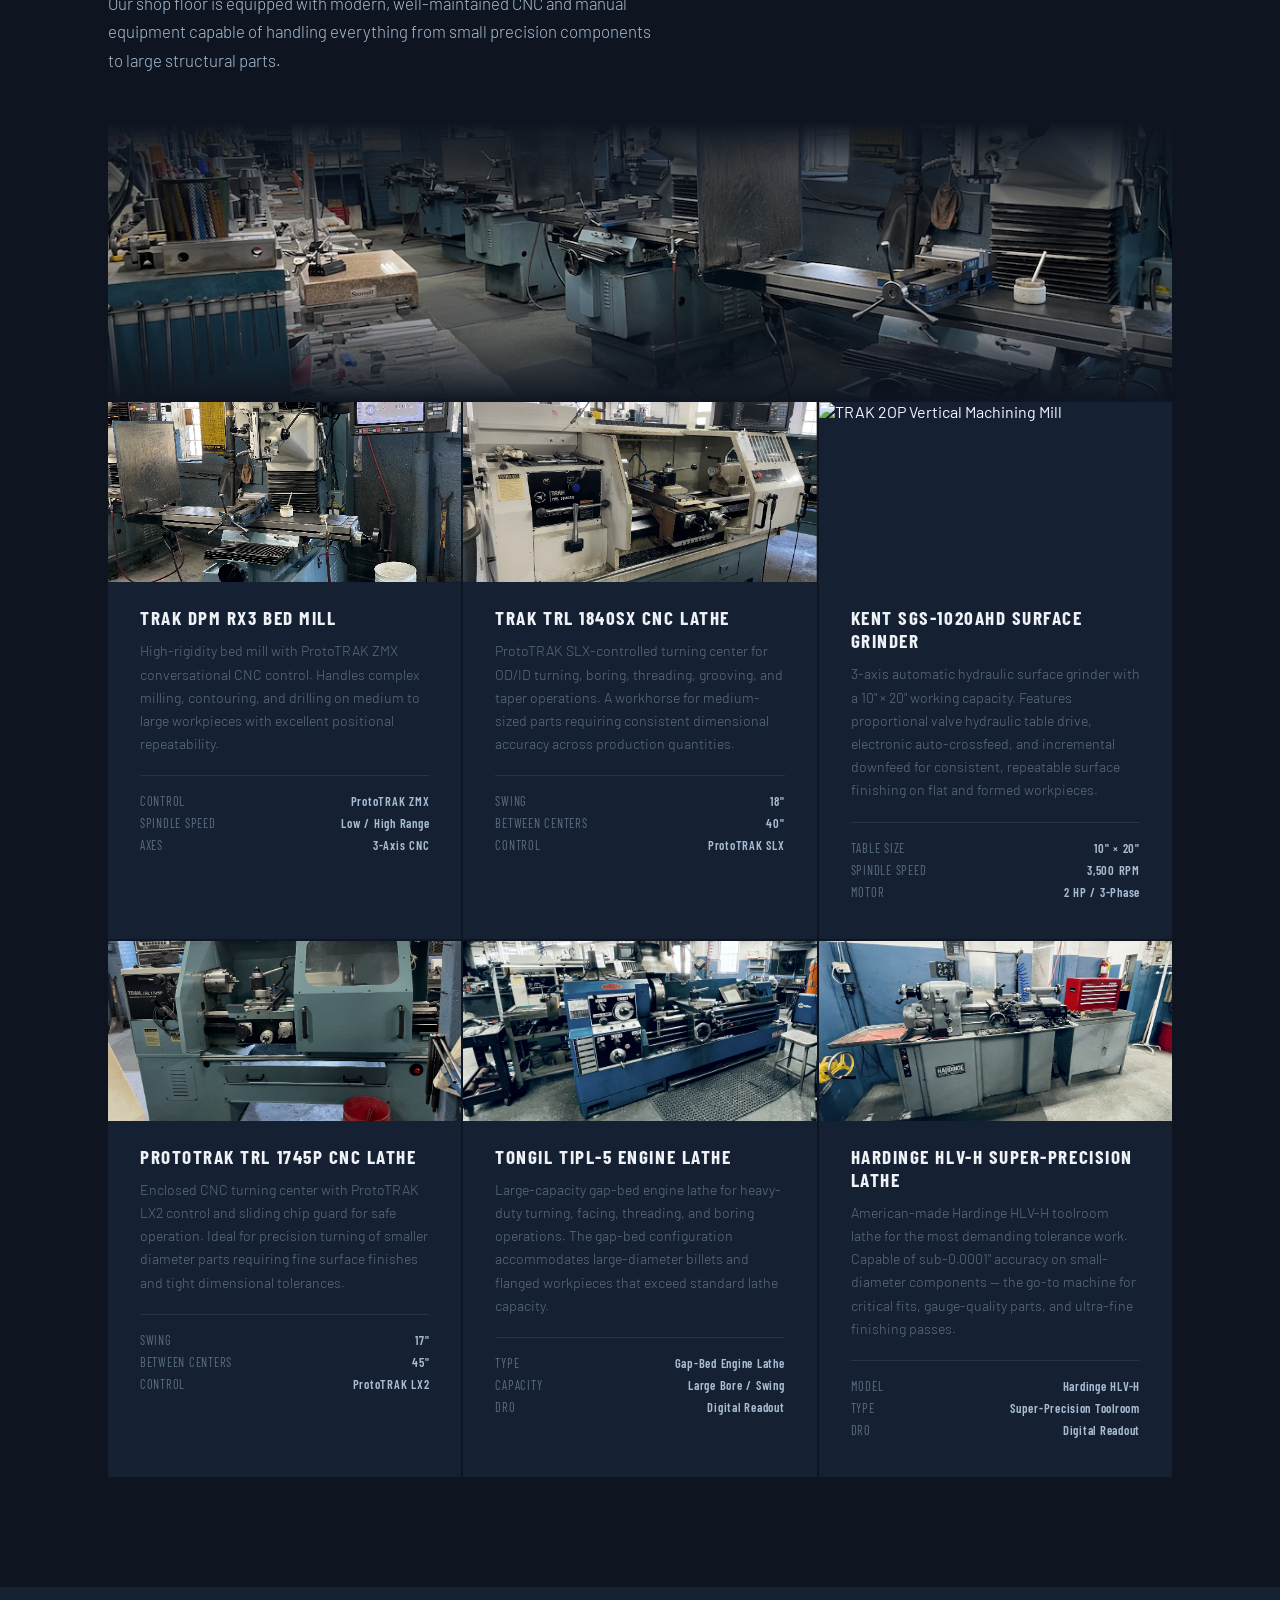
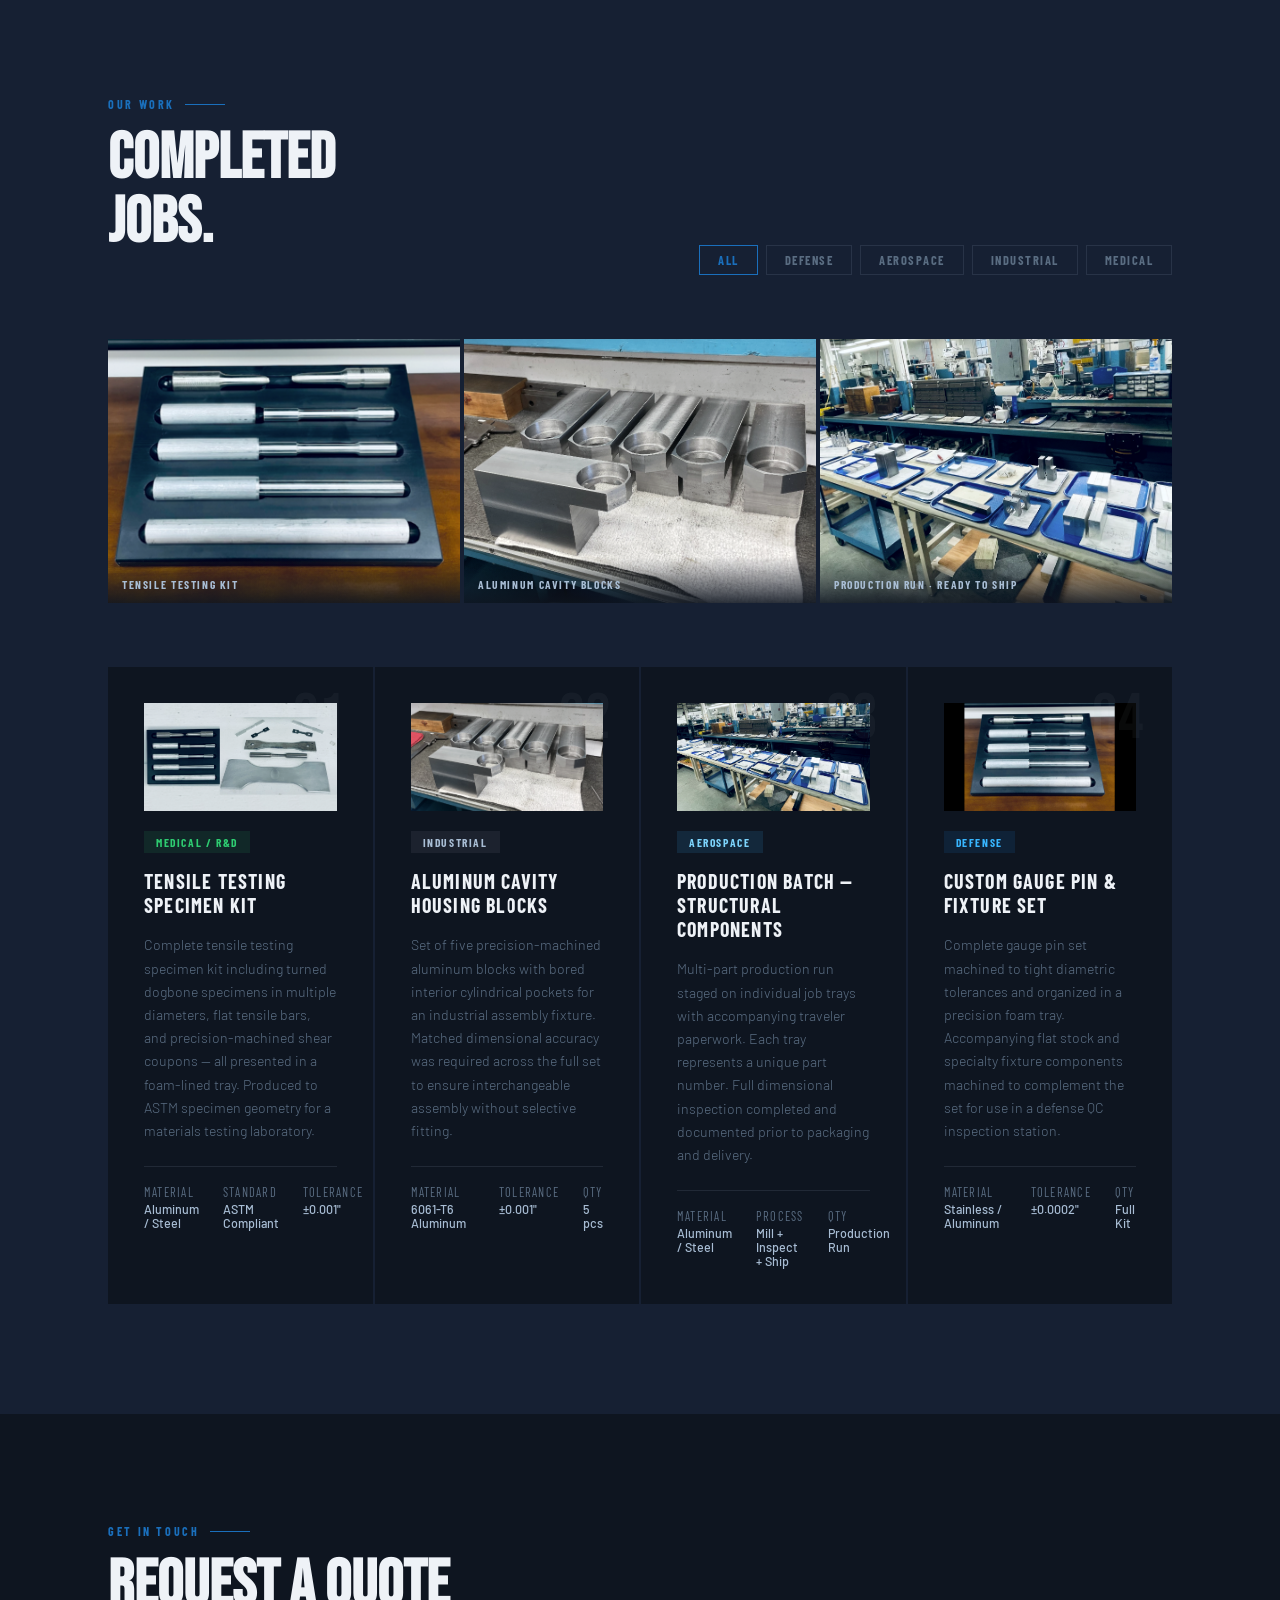
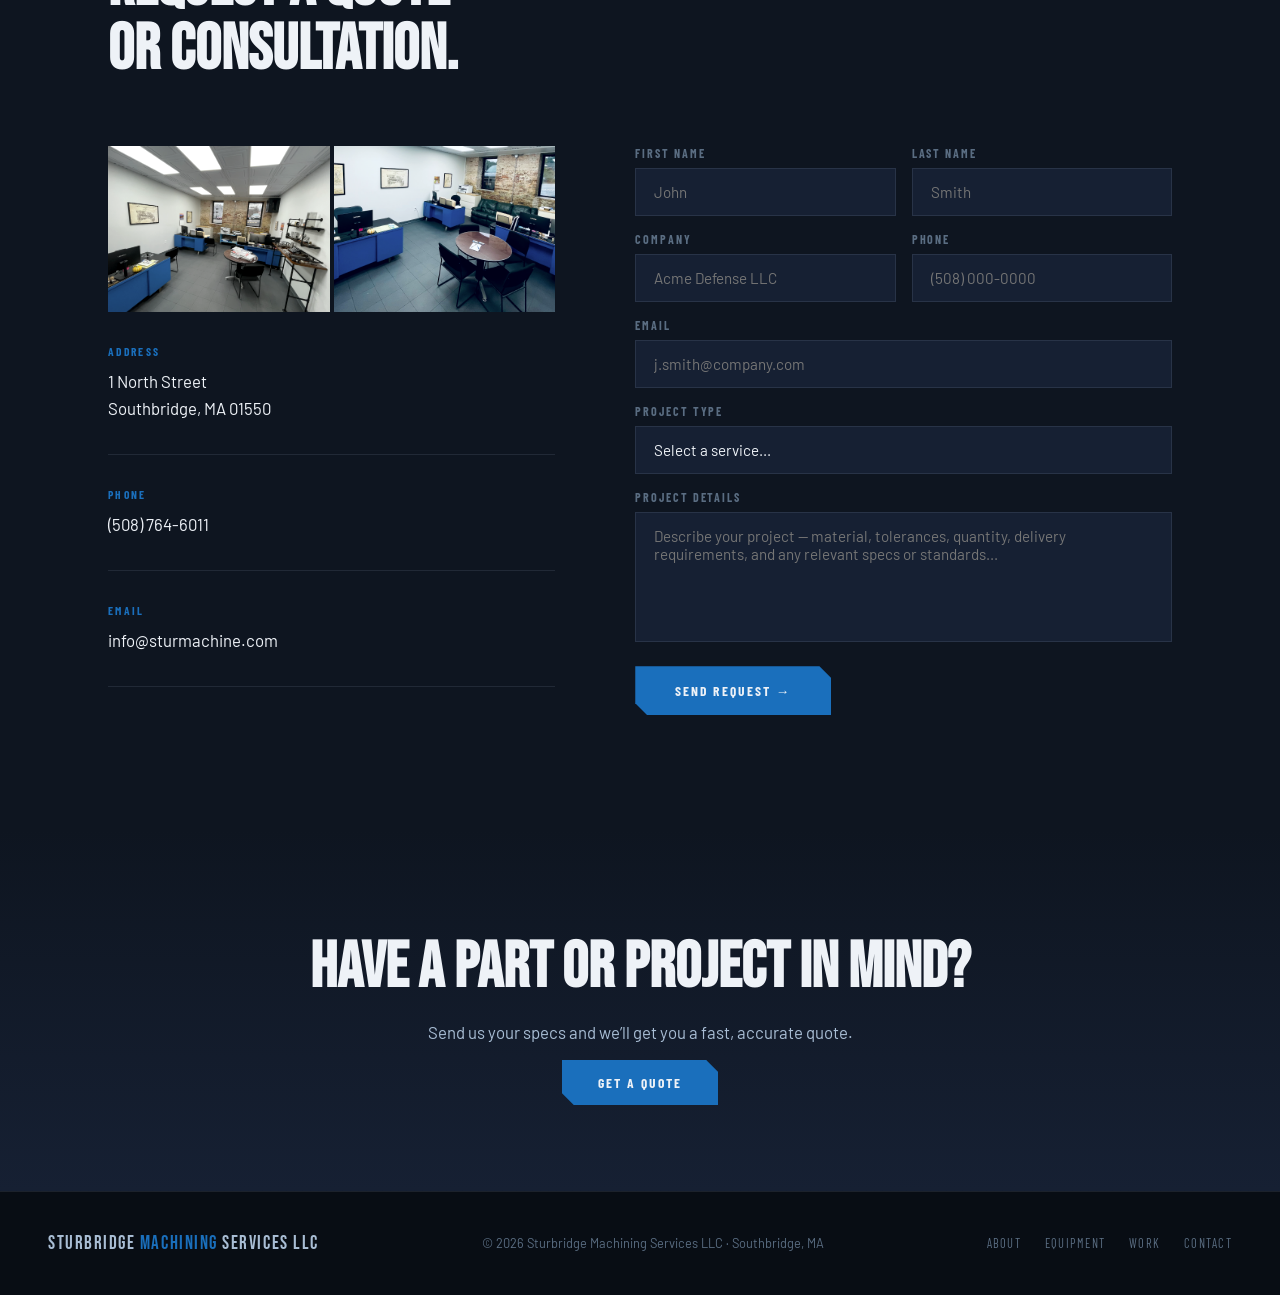
==== commit fd39d11b: "Update index.html" ====
--- a/index.html
+++ b/index.html
@@ -172,9 +172,9 @@
 <div class="section-tag">Our Equipment</div>
 <h2 class="section-title">Industrial-Grade<br/>Machinery.</h2>
 <p class="section-lead">Our shop floor is equipped with modern, well-maintained CNC and manual equipment capable of handling everything from small precision components to large structural parts.</p>
-<!--div class="equip-banner">
+<div class="equip-banner">
 <img alt="Sturbridge Machining lathe section — shop floor overview" src="images/Shop/shop-floor-wide.png"/>
-</div-->
+</div>
 <div class="equip-grid">
 <div class="equip-card">
 <div class="equip-card-photo">
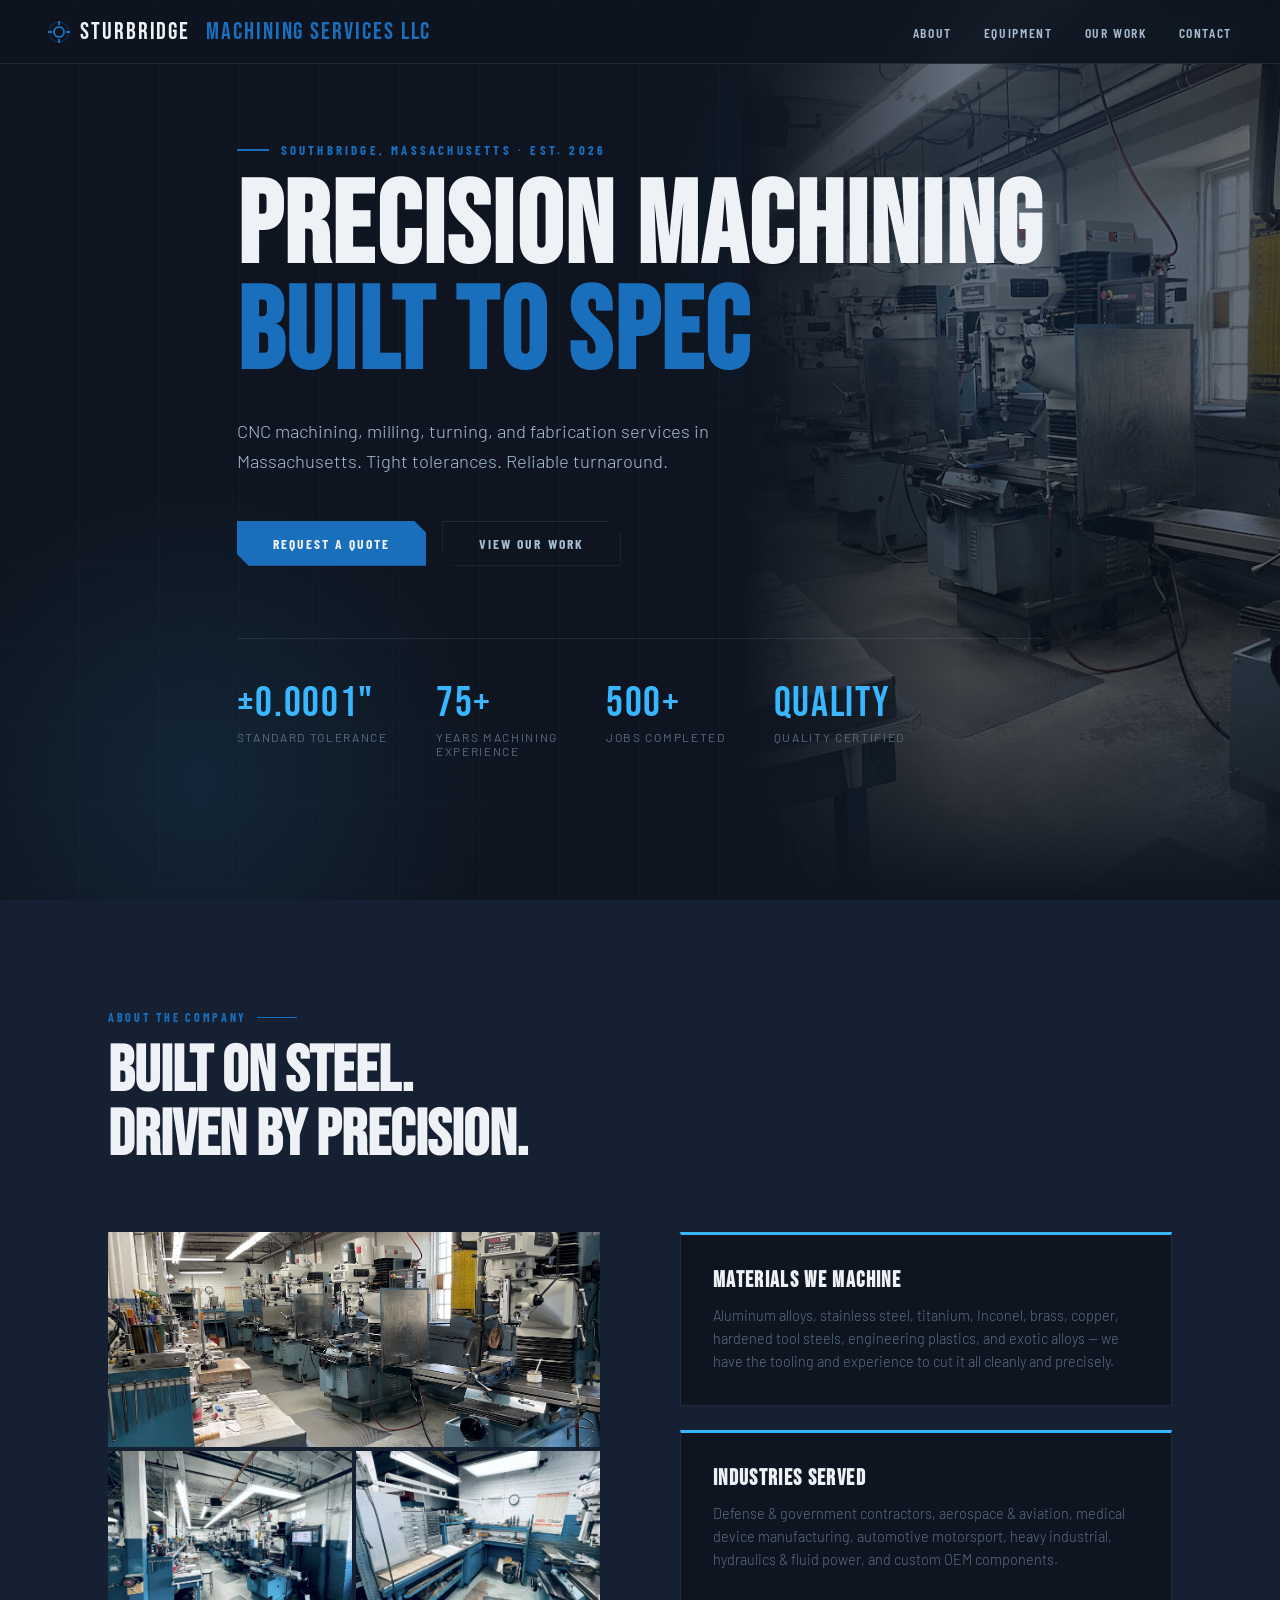
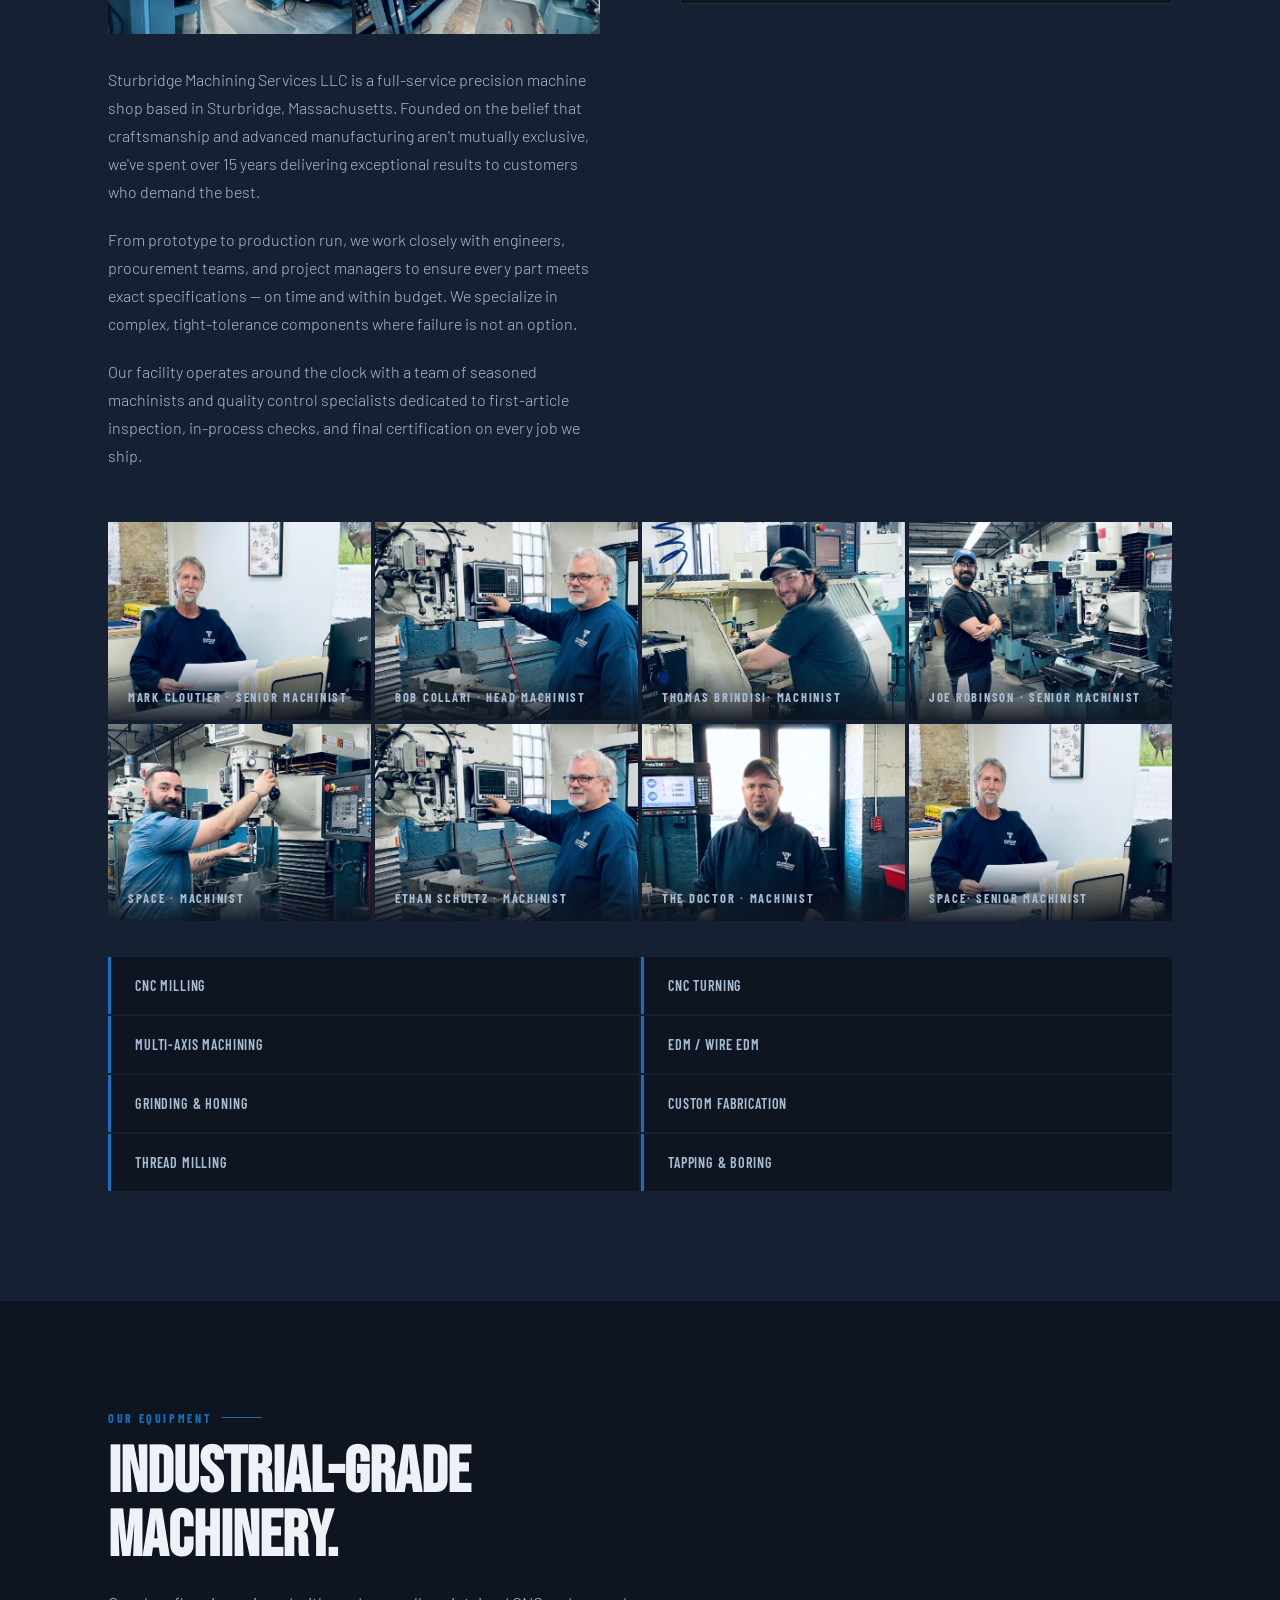
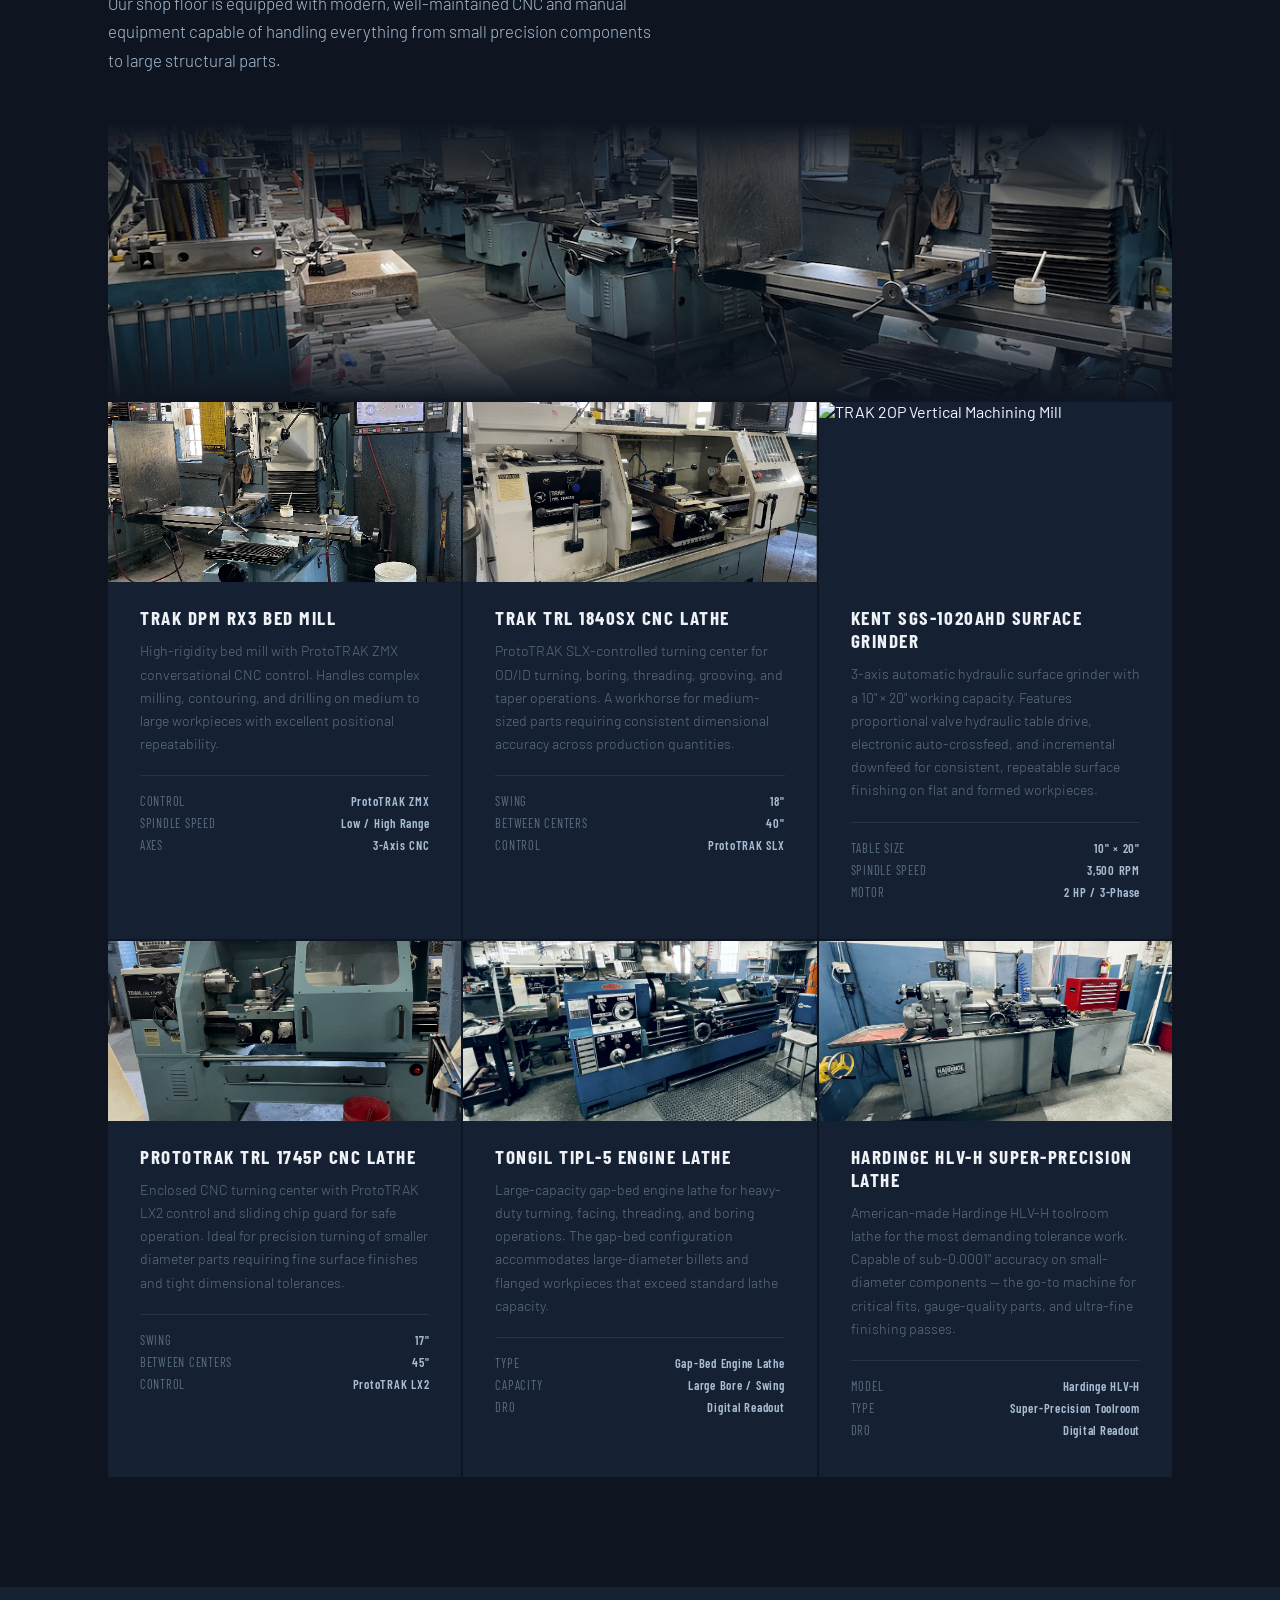
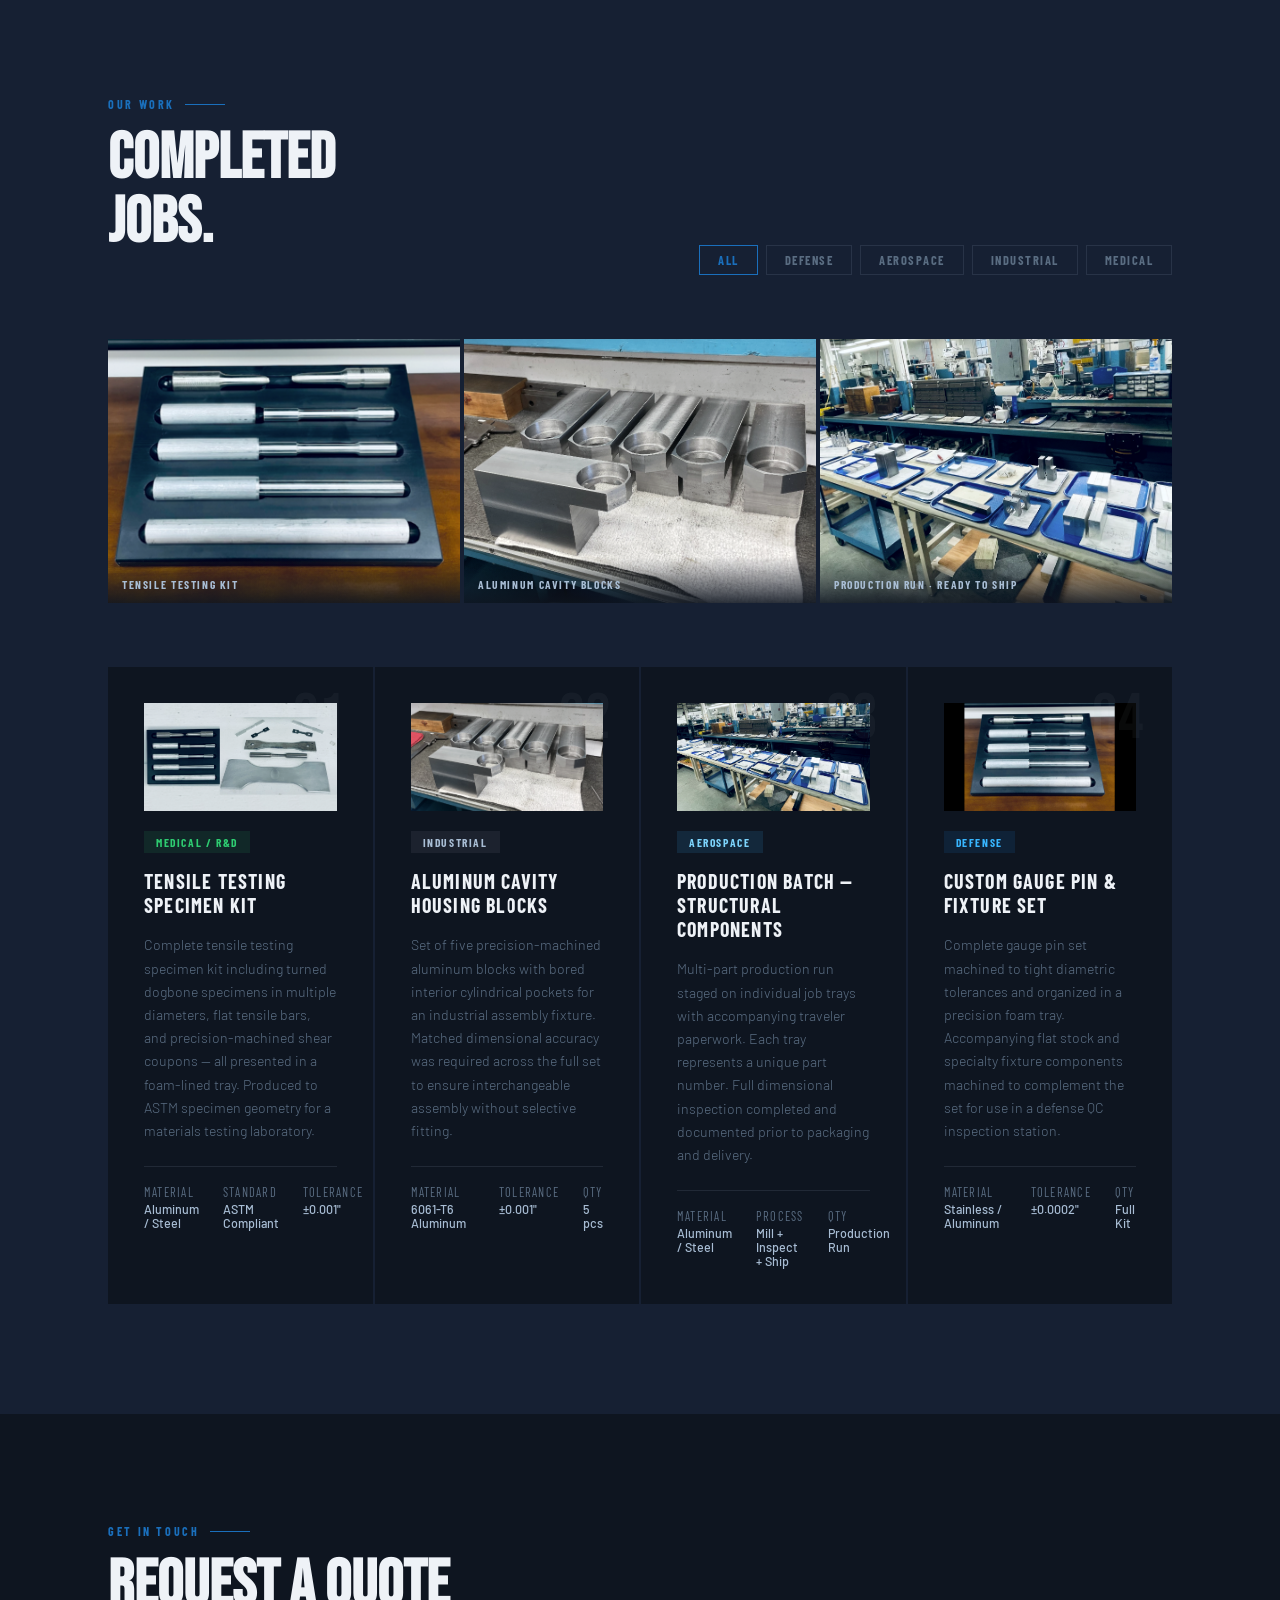
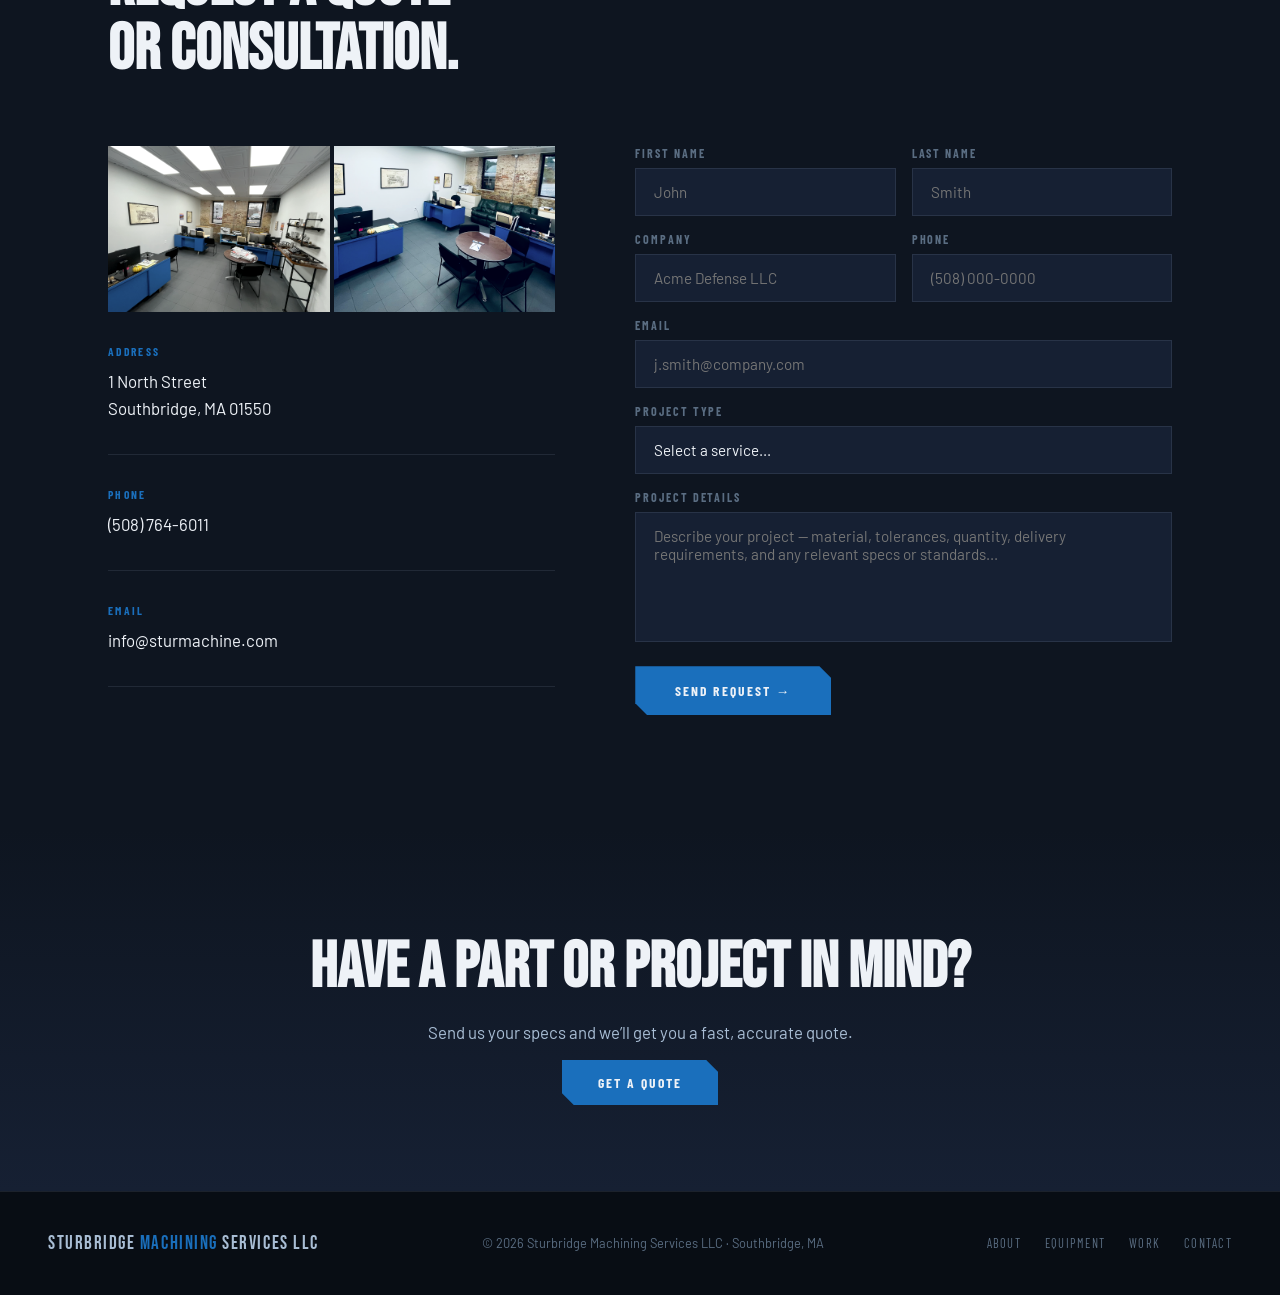
==== commit 9efa26a3: "Update index.html" ====
--- a/index.html
+++ b/index.html
@@ -114,43 +114,43 @@
 <div class="team-strip">
 <!-- Employee 1 -->
 <div class="team-strip-item">
-<img alt="Sturbridge Machining machinist at work" src="images/Shop/worker-1.png"/>
-<div class="team-strip-label">Name? · Machinist</div>
+<img alt="Sturbridge Machining machinist at work" src="images/Shop/worker-8.png"/>
+<div class="team-strip-label">Mark Cloutier · Senior Machinist</div>
 </div>
 <!-- Employee 2 -->
 <div class="team-strip-item">
-<img alt="Sturbridge Machining machinist at work" src="images/Shop/worker-2.png"/>
-<div class="team-strip-label">Name? · Machinist</div>
+<img alt="Sturbridge Machining machinist at work" src="images/Shop/worker-6.png"/>
+<div class="team-strip-label">Bob Collari · Head Machinist</div>
 </div>
 <!-- Employee 3 -->
 <div class="team-strip-item">
 <img alt="Sturbridge Machining machinist at work" src="images/Shop/worker-3.png"/>
-<div class="team-strip-label">Name?· Machinist</div>
+<div class="team-strip-label">Thomas Brindisi· Machinist</div>
 </div>
 <!-- Employee 4 -->
 <div class="team-strip-item">
-<img alt="Senior machinist at ProtoTRAK DPM3 mill" src="images/Shop/worker-4.png"/>
-<div class="team-strip-label">Name? · Senior Machinist</div>
+<img alt="Senior machinist at ProtoTRAK DPM3 mill" src="images/Shop/worker-2.png"/>
+<div class="team-strip-label">Joe Robinson · Senior Machinist</div>
 </div>
 <!-- Employee 1 -->
 <div class="team-strip-item">
 <img alt="Sturbridge Machining machinist at work" src="images/Shop/worker-5.png"/>
-<div class="team-strip-label">Thomas Brindisi? · Machinist</div>
+<div class="team-strip-label">space · Machinist</div>
 </div>
 <!-- Employee 2 -->
 <div class="team-strip-item">
 <img alt="Sturbridge Machining machinist at work" src="images/Shop/worker-6.png"/>
-<div class="team-strip-label">Ethan Schultz? · Machinist</div>
+<div class="team-strip-label">Ethan Schultz · Machinist</div>
 </div>
 <!-- Employee 3 -->
 <div class="team-strip-item">
 <img alt="Sturbridge Machining machinist at work" src="images/Shop/worker-7.png"/>
-<div class="team-strip-label">Joseph Robinson? · Machinist</div>
+<div class="team-strip-label">The Doctor · Machinist</div>
 </div>
 <!-- Employee 4 -->
 <div class="team-strip-item">
 <img alt="Senior machinist at ProtoTRAK DPM3 mill" src="images/Shop/worker-8.png"/>
-<div class="team-strip-label">Bob Collari · Senior Machinist</div>
+<div class="team-strip-label">space· Senior Machinist</div>
 </div>
 </div>
 <div class="about-capabilities" style="margin-top:36px;">
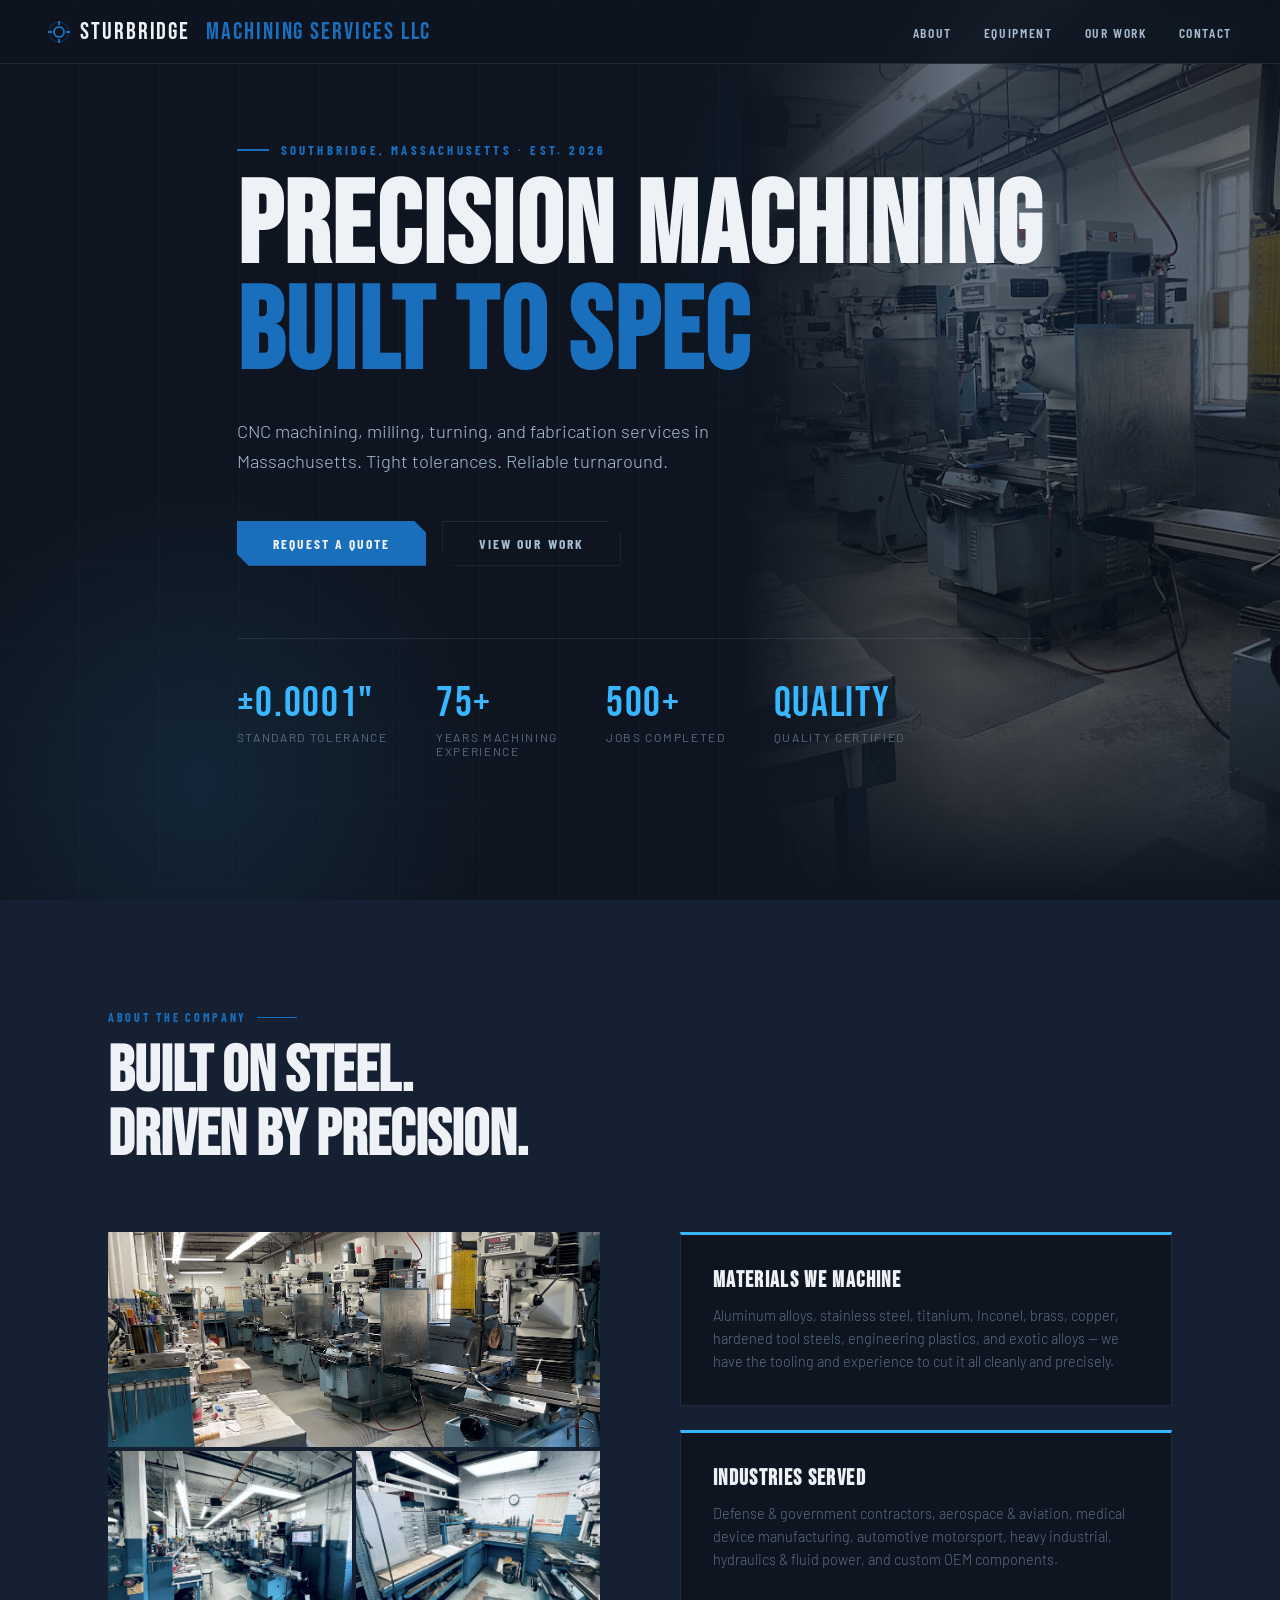
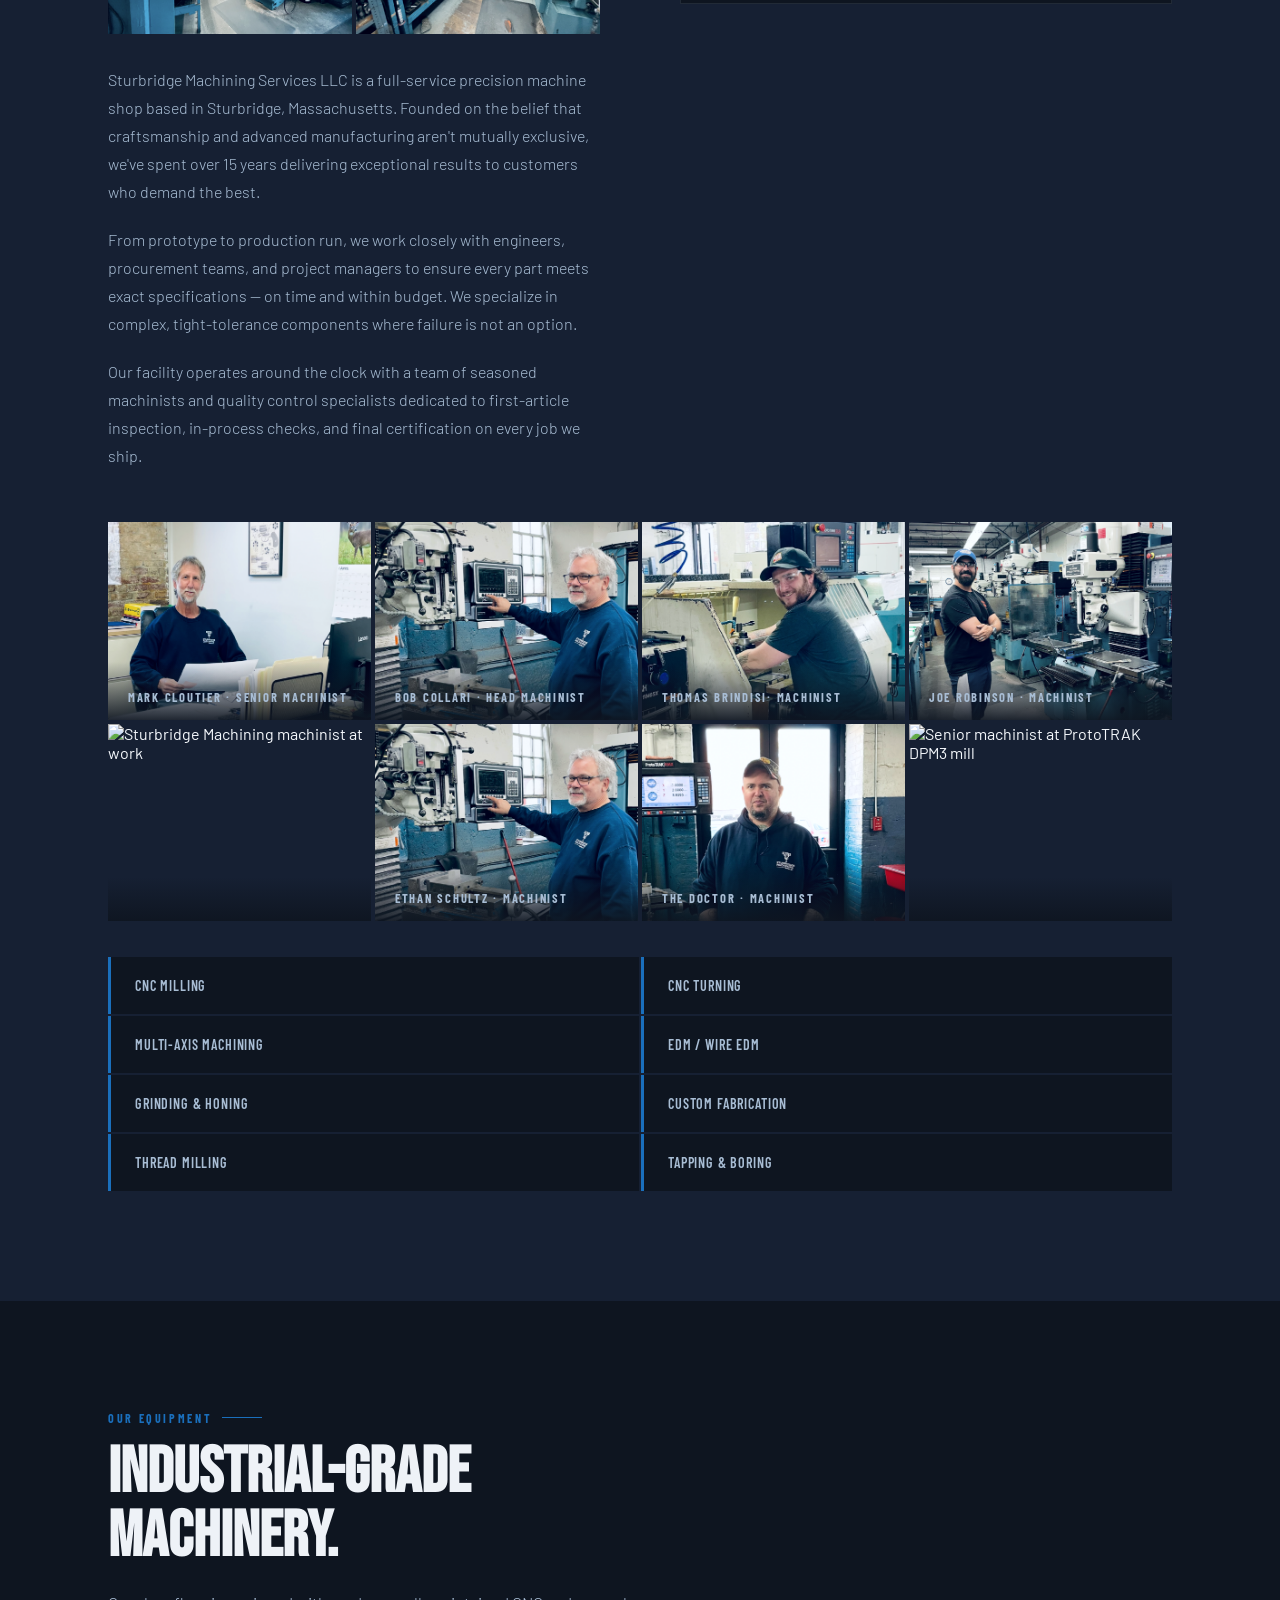
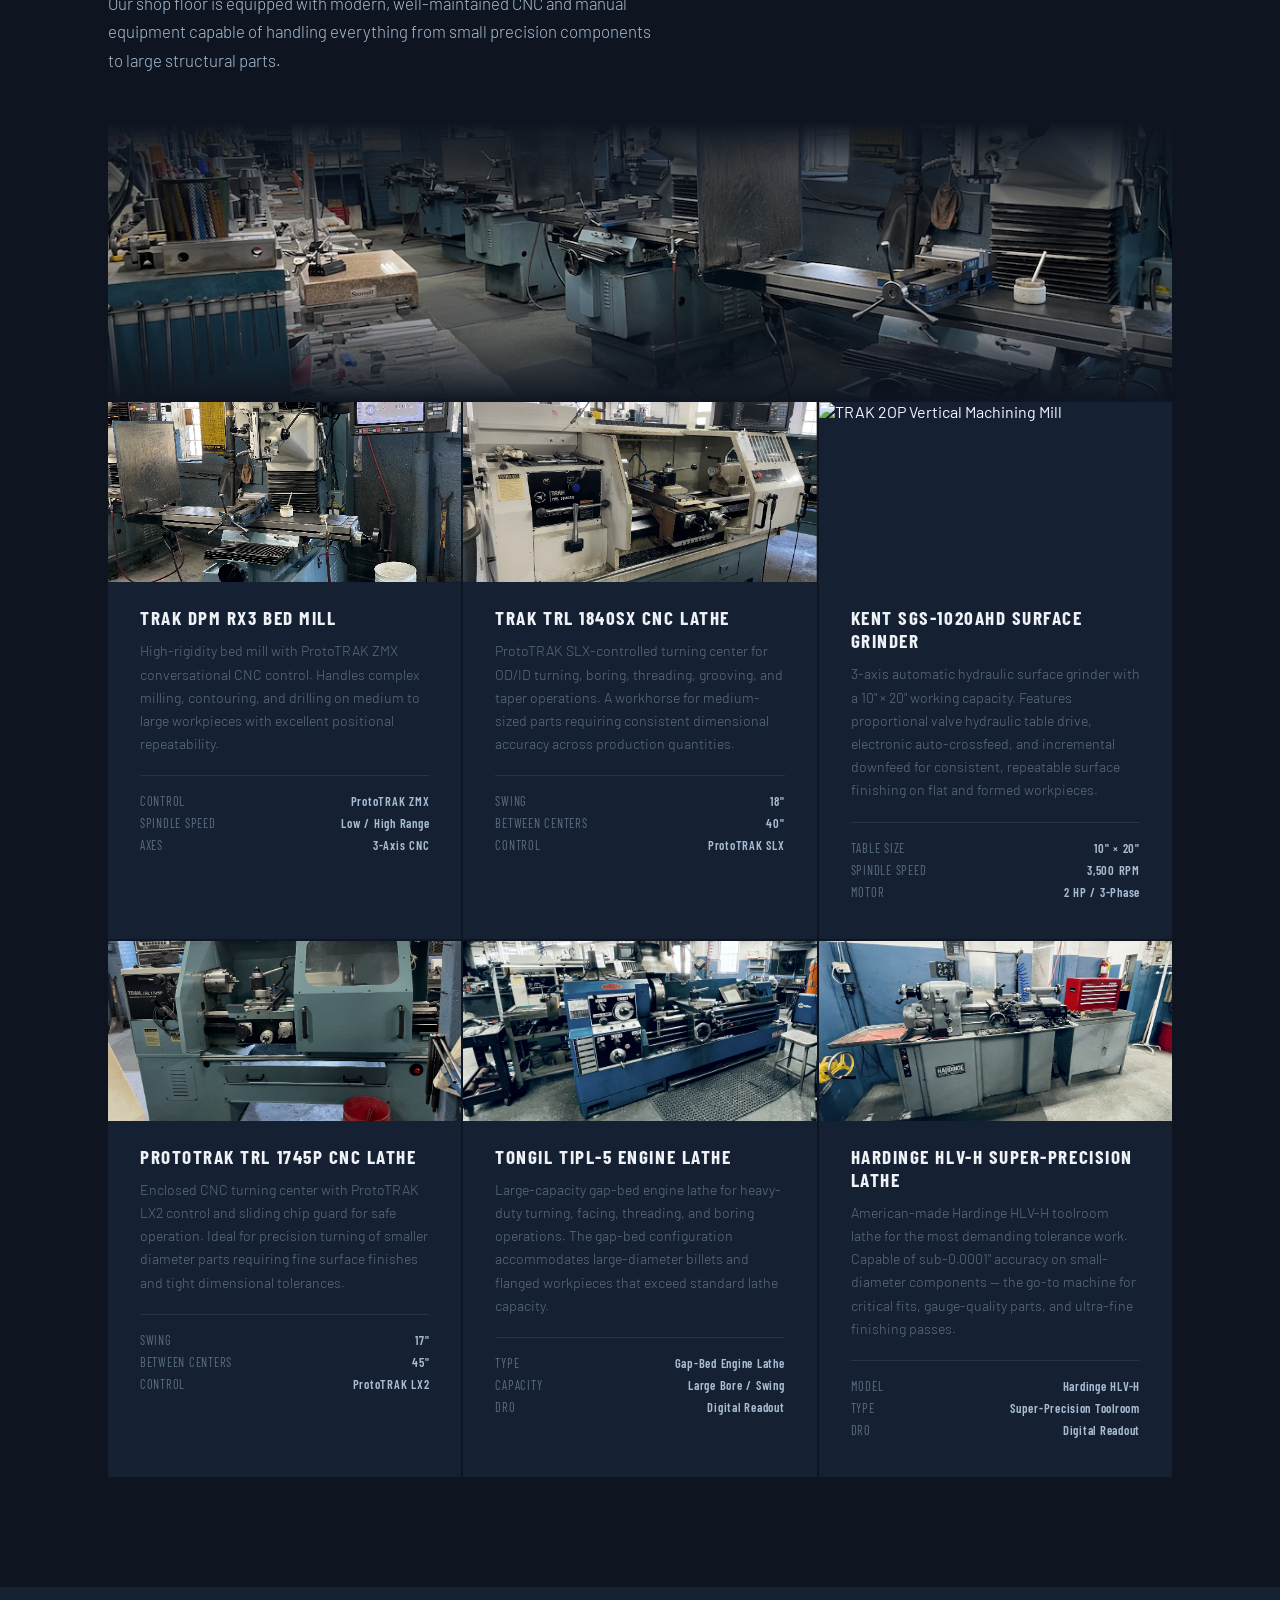
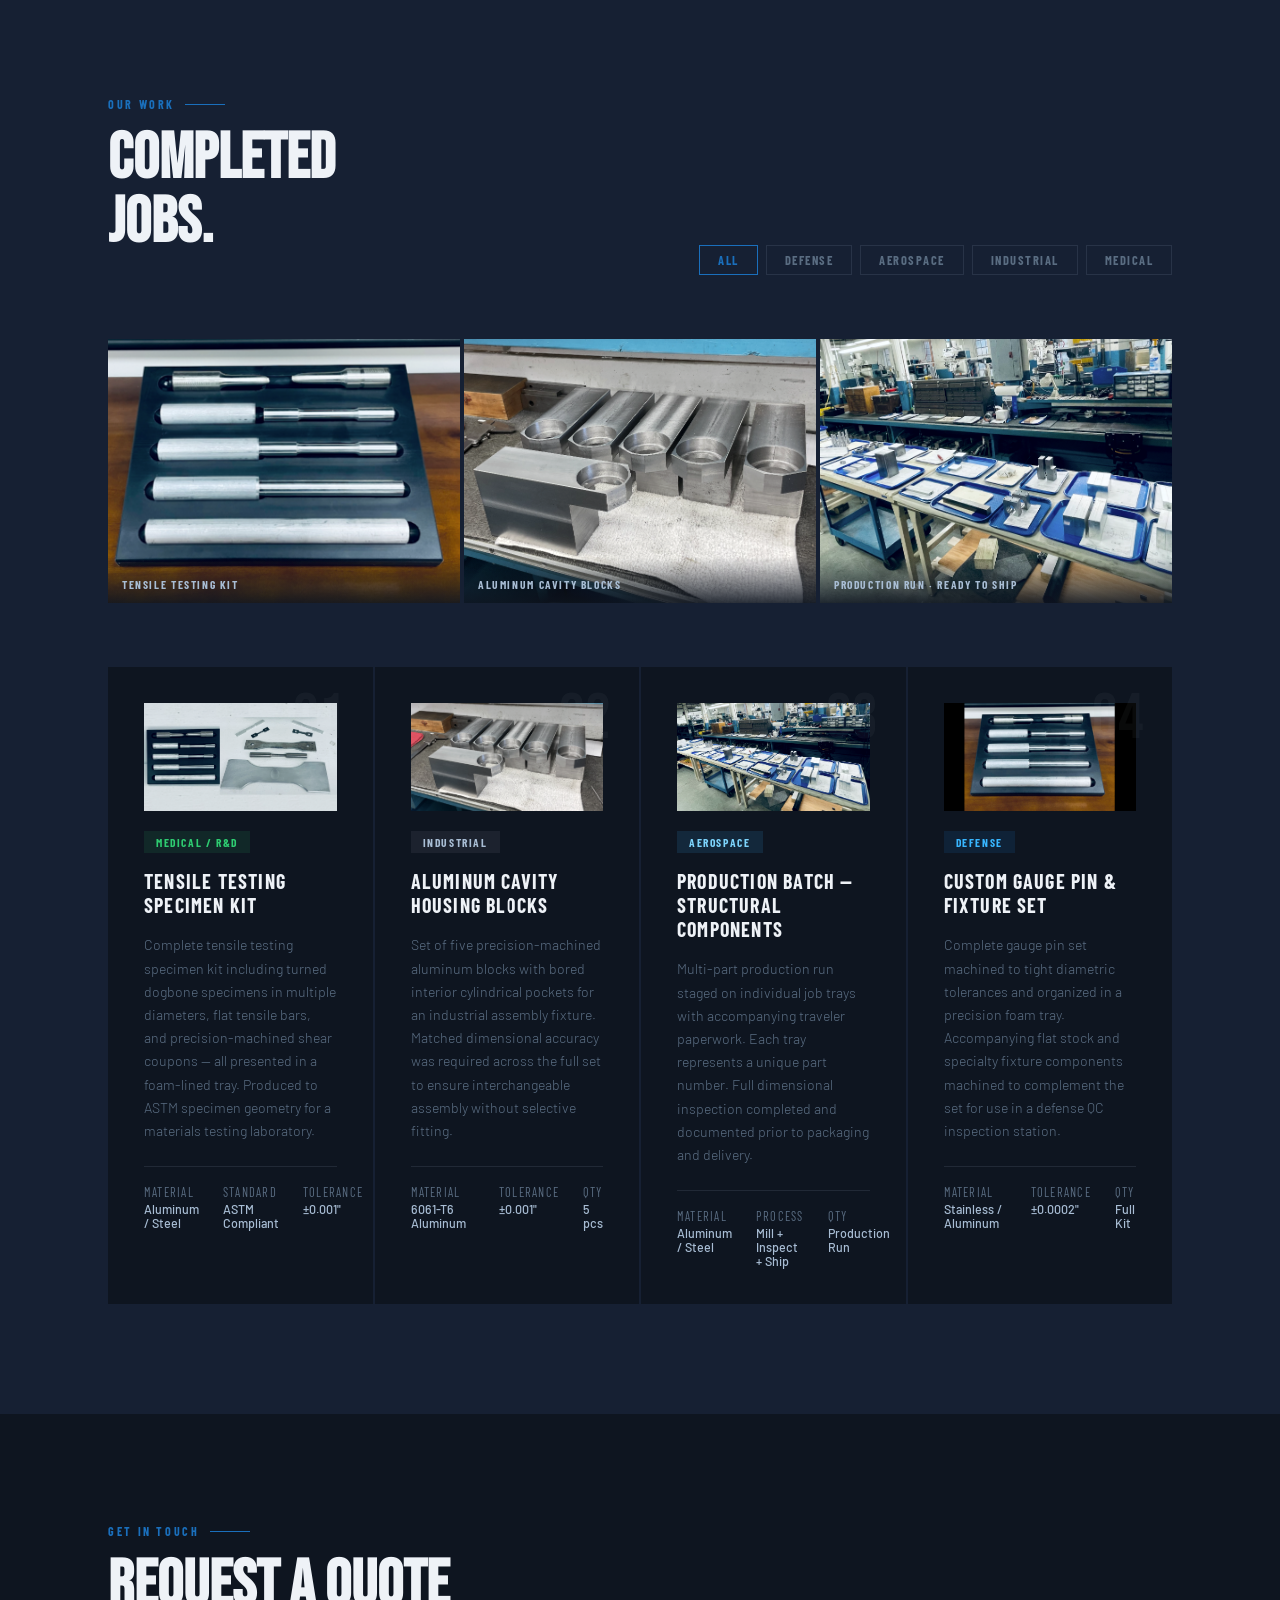
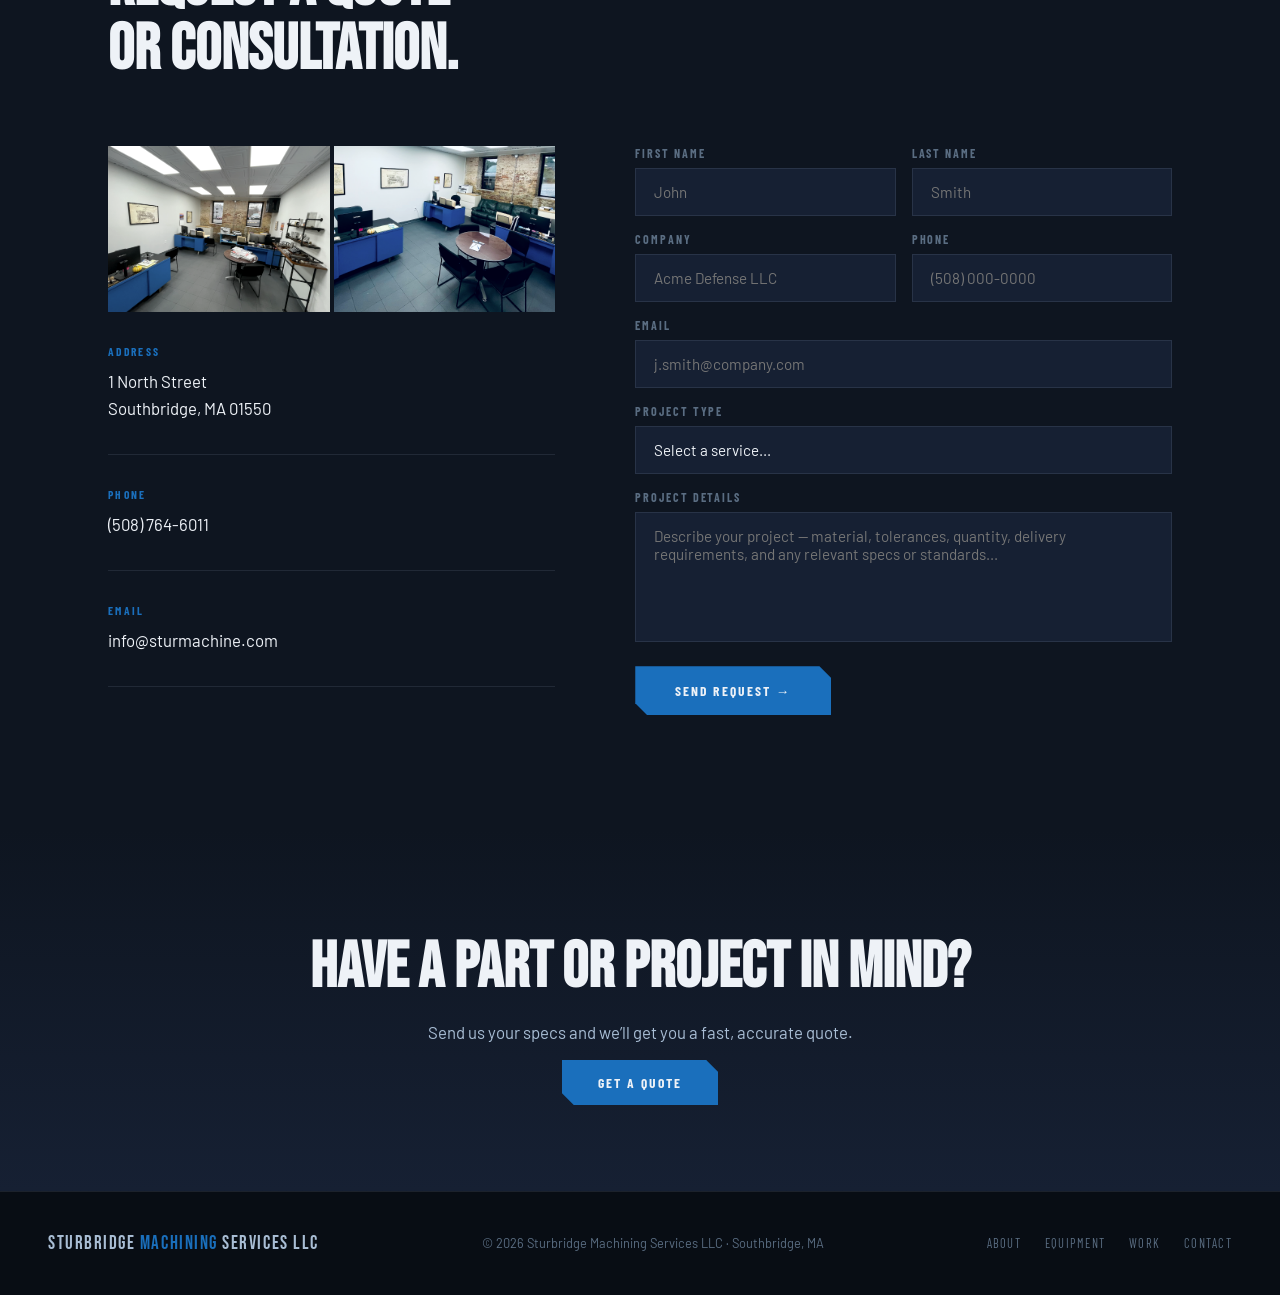
==== commit c360bd7d: "Update index.html" ====
--- a/index.html
+++ b/index.html
@@ -130,12 +130,12 @@
 <!-- Employee 4 -->
 <div class="team-strip-item">
 <img alt="Senior machinist at ProtoTRAK DPM3 mill" src="images/Shop/worker-2.png"/>
-<div class="team-strip-label">Joe Robinson · Senior Machinist</div>
+<div class="team-strip-label">Joe Robinson · Machinist</div>
 </div>
 <!-- Employee 1 -->
 <div class="team-strip-item">
-<img alt="Sturbridge Machining machinist at work" src="images/Shop/worker-5.png"/>
-<div class="team-strip-label">space · Machinist</div>
+<img alt="Sturbridge Machining machinist at work" src="your-transparent-logo.png"/>
+<div class="team-strip-label"></div>
 </div>
 <!-- Employee 2 -->
 <div class="team-strip-item">
@@ -149,8 +149,8 @@
 </div>
 <!-- Employee 4 -->
 <div class="team-strip-item">
-<img alt="Senior machinist at ProtoTRAK DPM3 mill" src="images/Shop/worker-8.png"/>
-<div class="team-strip-label">space· Senior Machinist</div>
+<img alt="Senior machinist at ProtoTRAK DPM3 mill" src="iyour-transparent-logo.png"/>
+<div class="team-strip-label"></div>
 </div>
 </div>
 <div class="about-capabilities" style="margin-top:36px;">
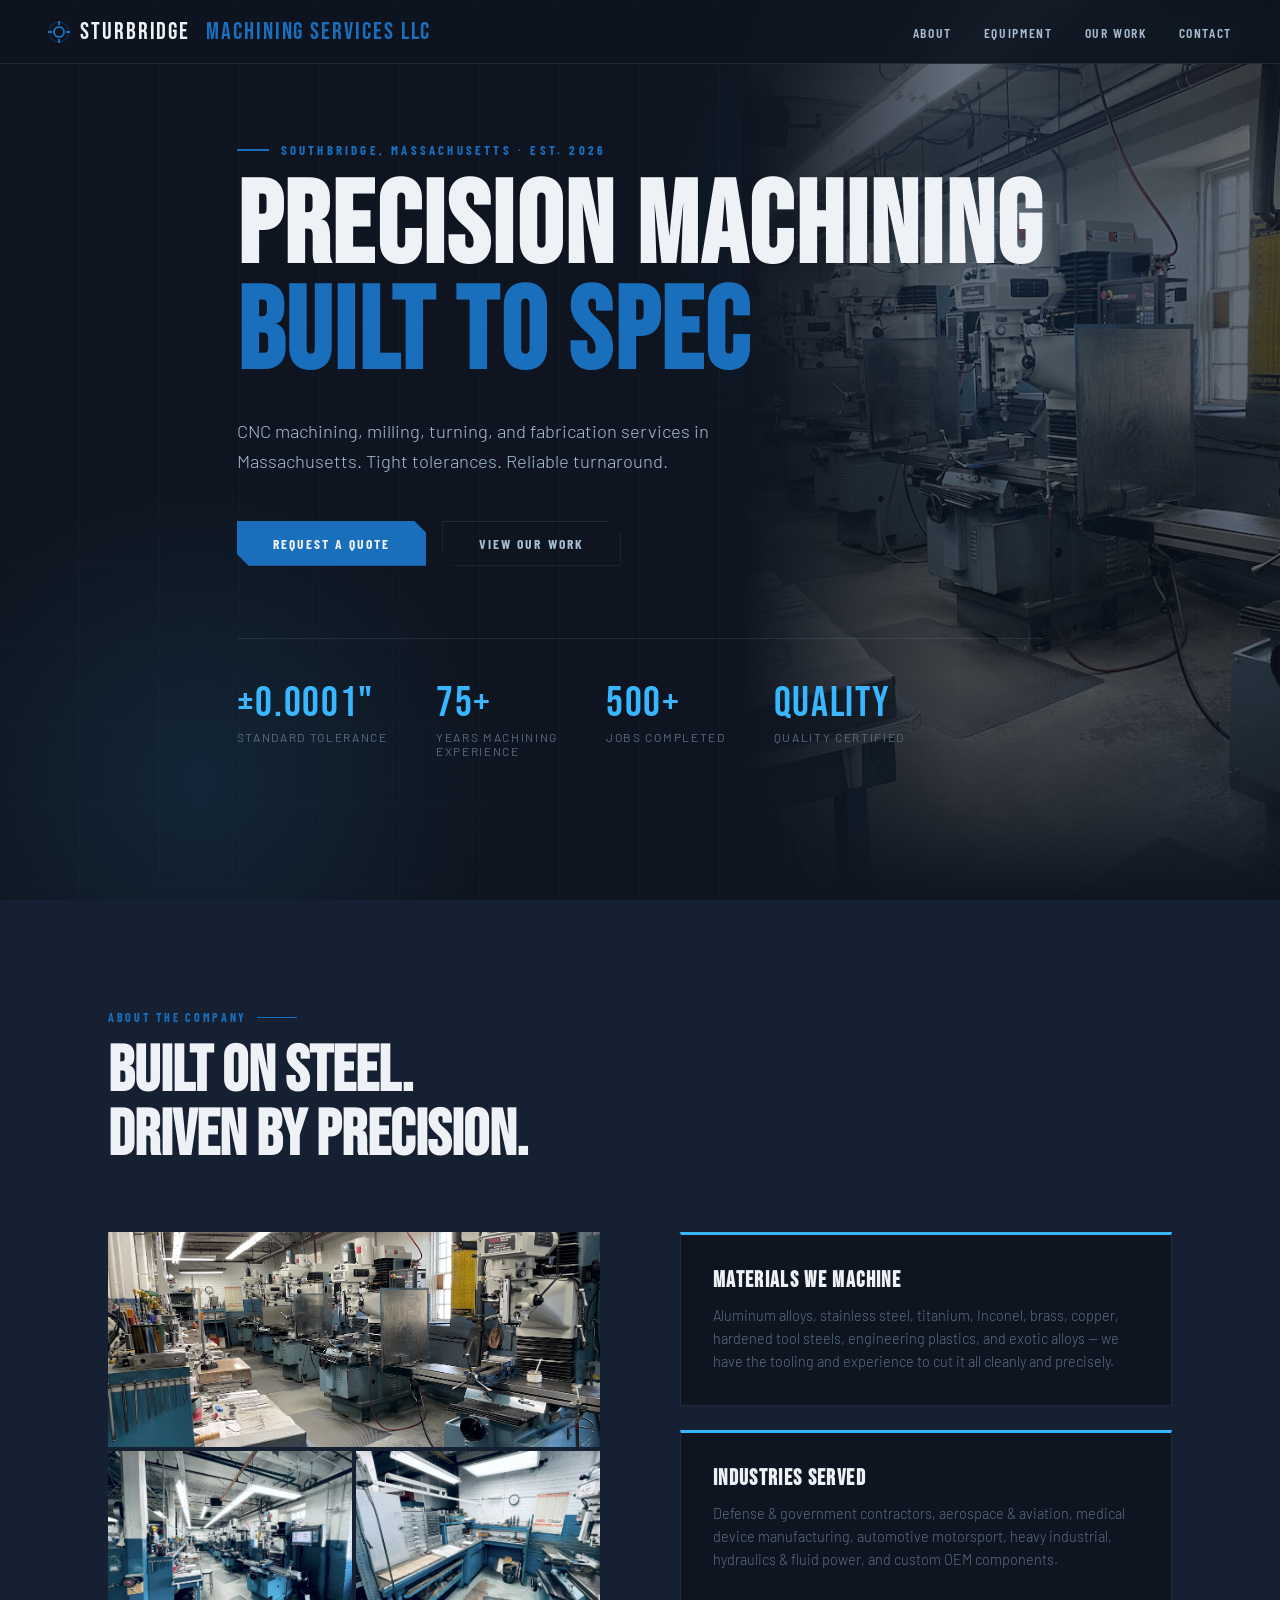
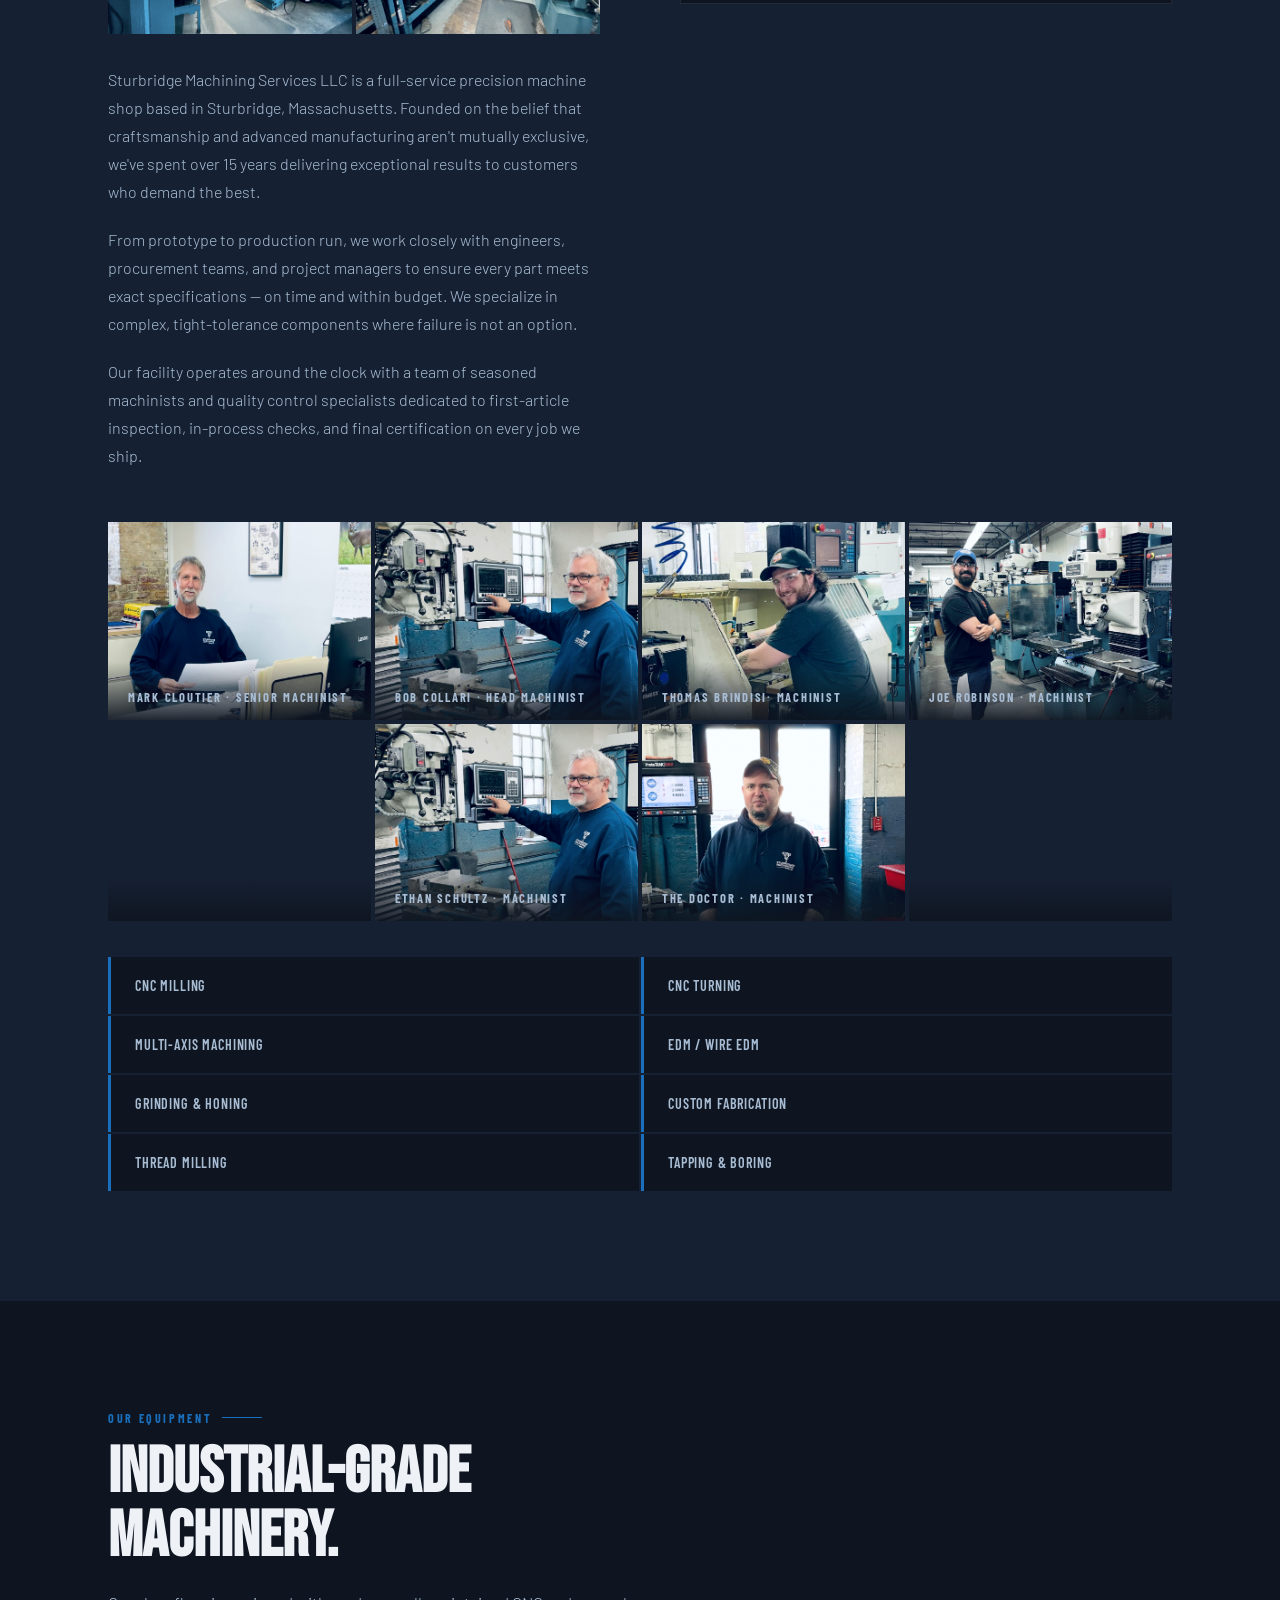
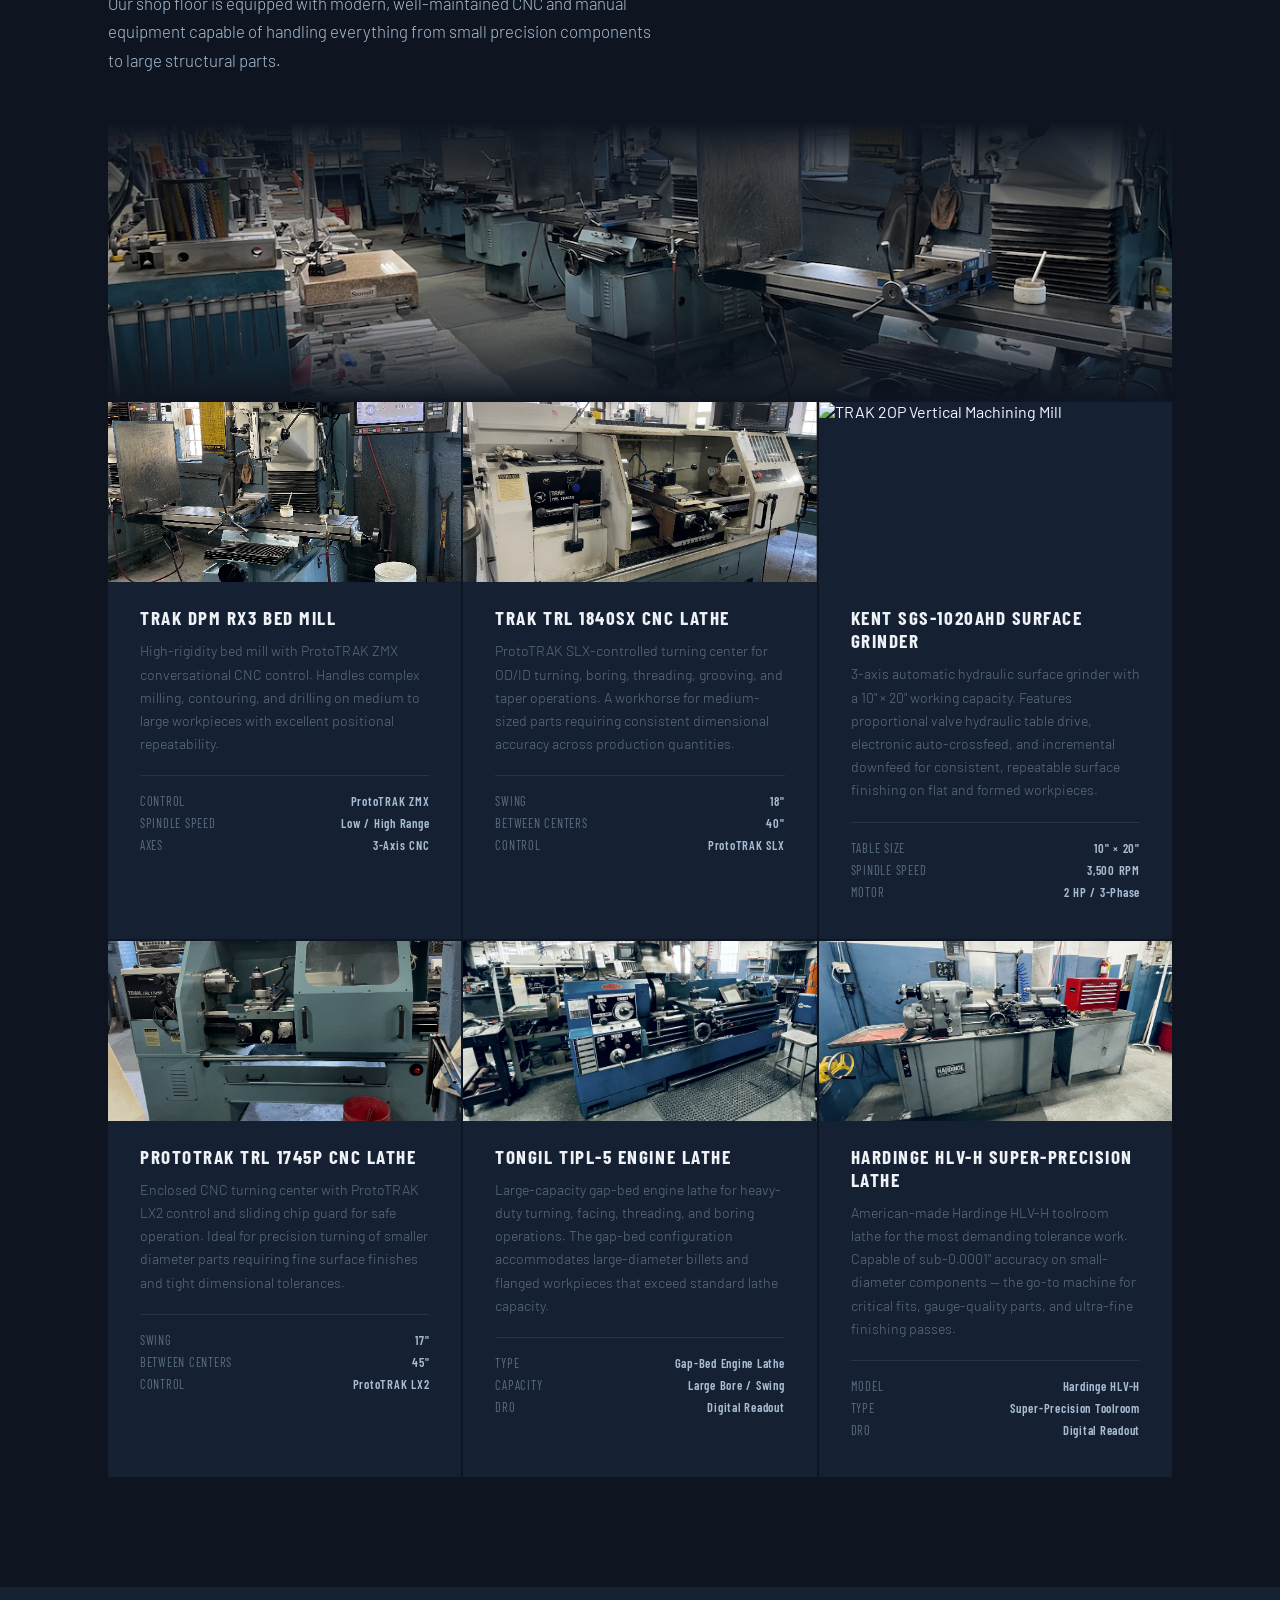
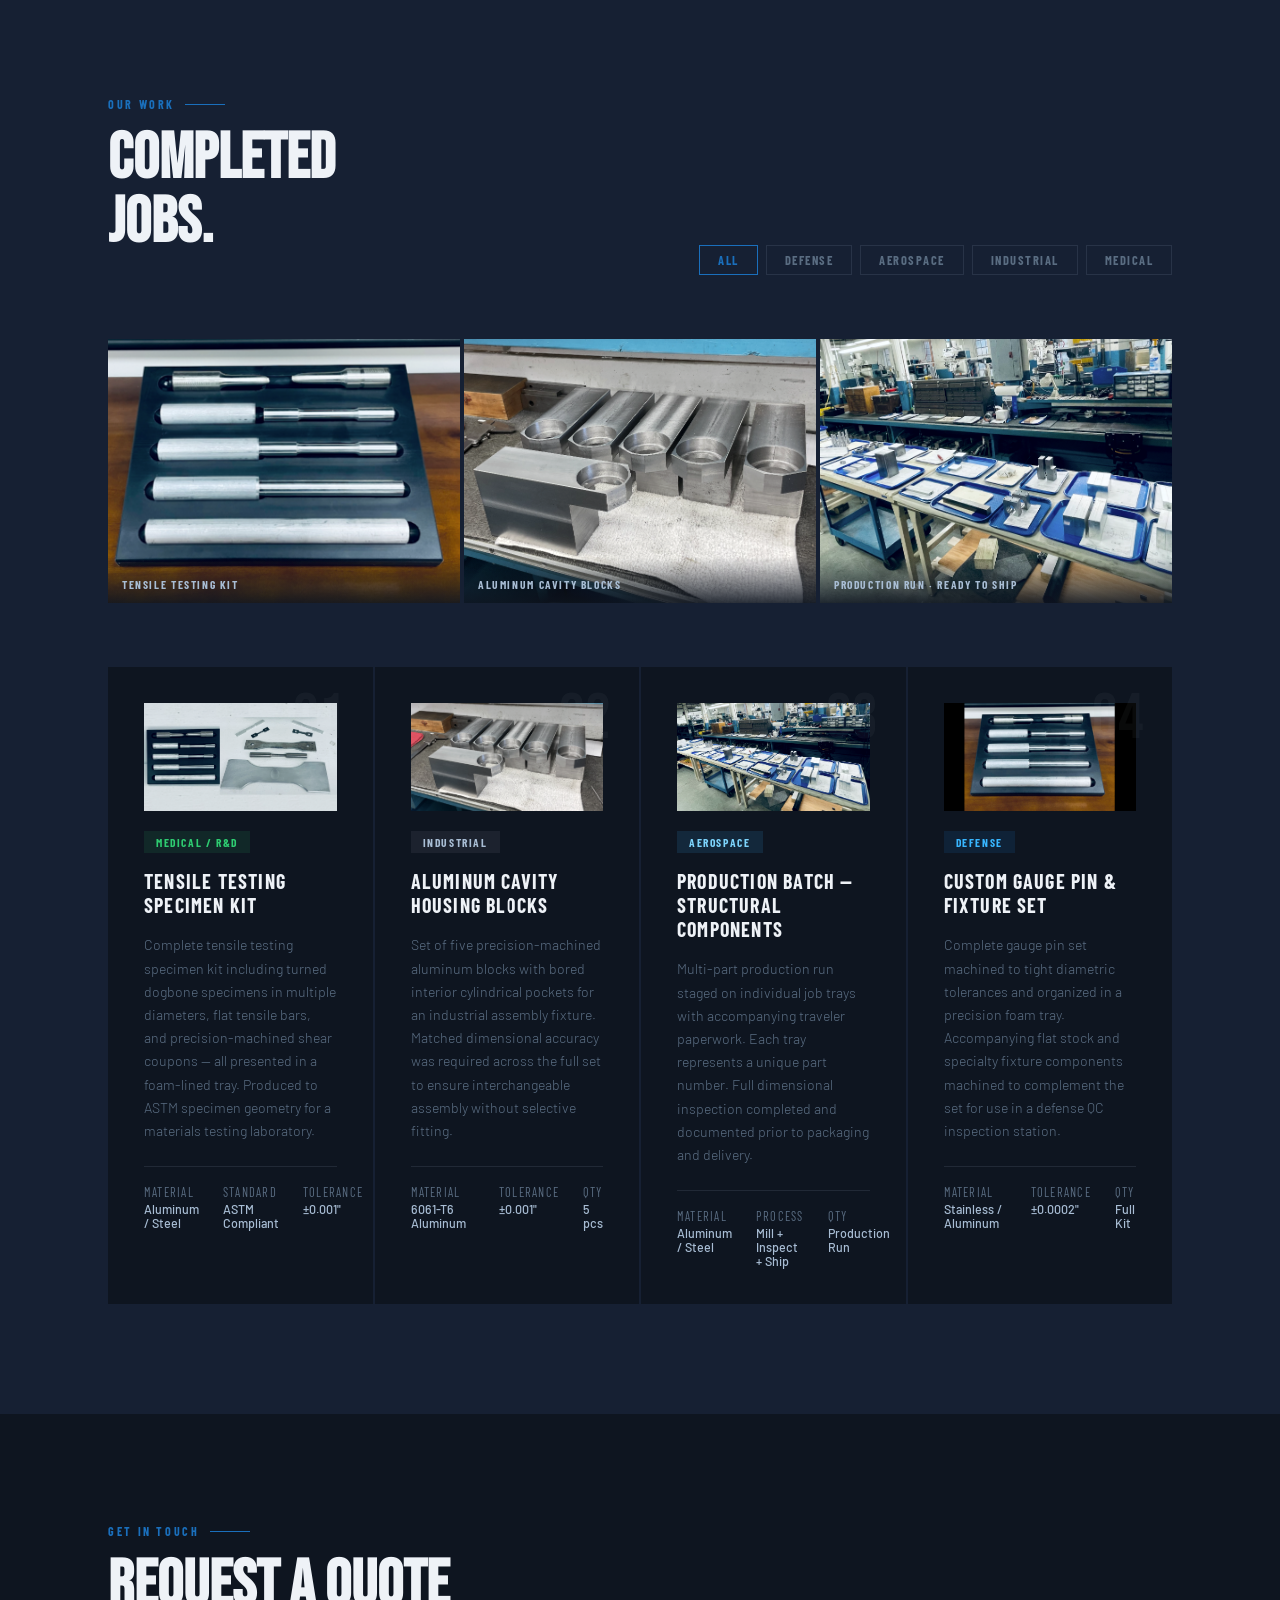
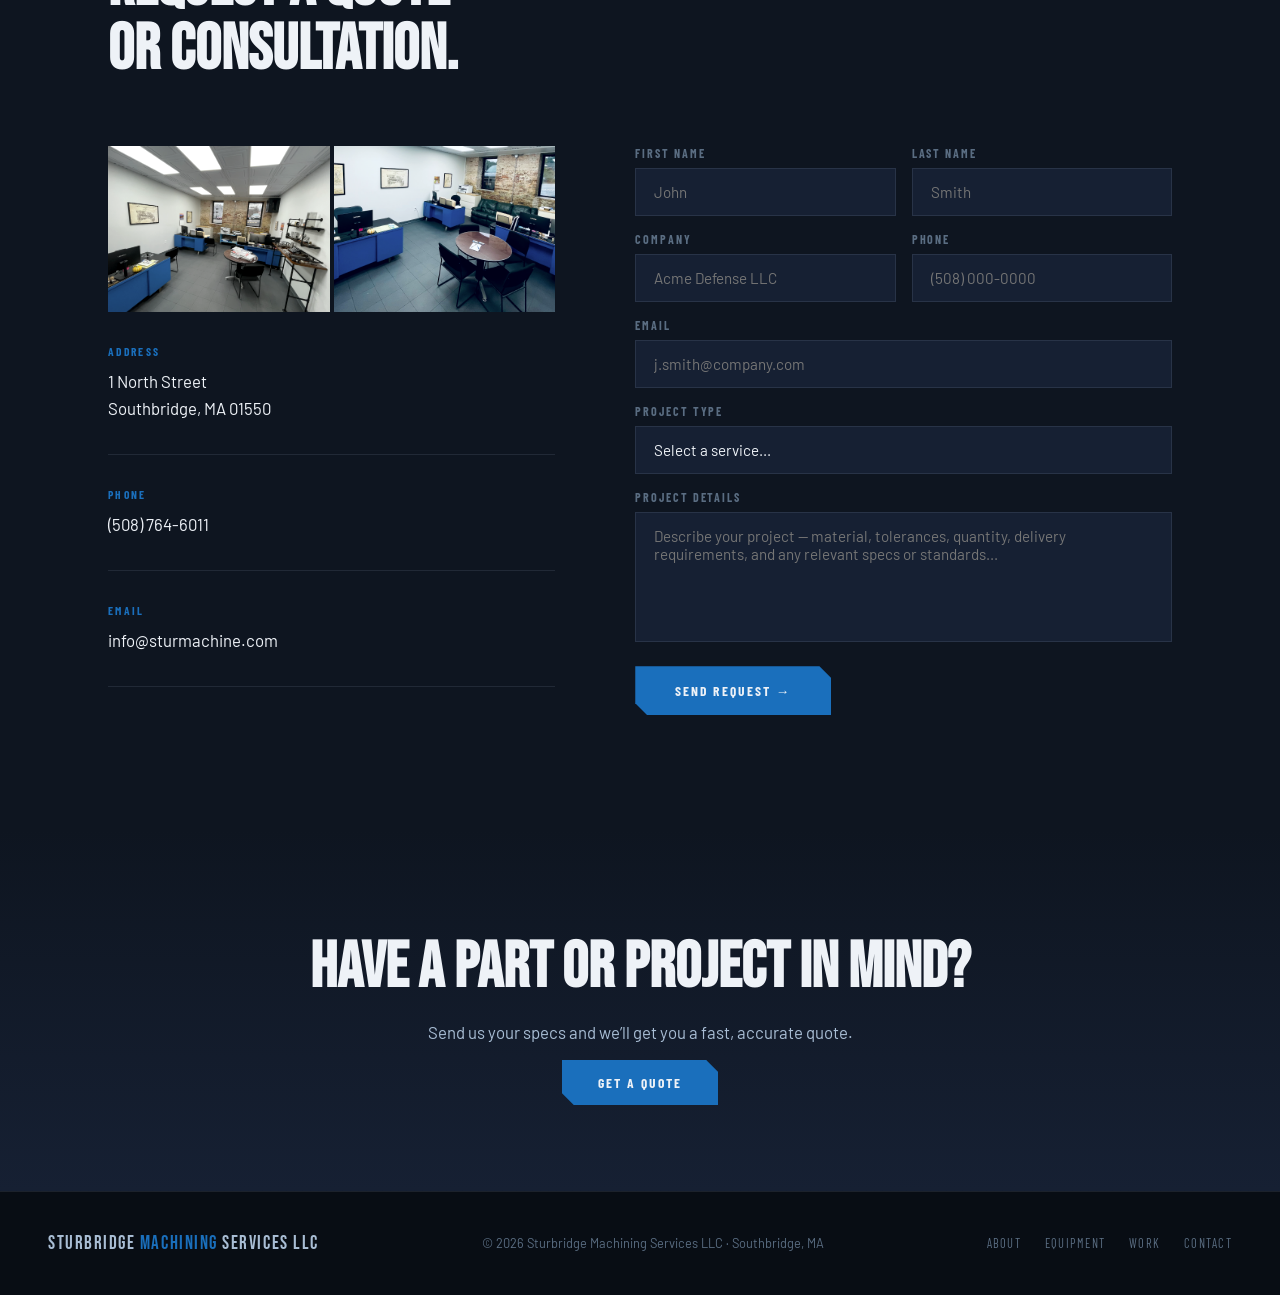
==== commit 0ce0e1f2: "Update index.html" ====
--- a/index.html
+++ b/index.html
@@ -134,7 +134,6 @@
 </div>
 <!-- Employee 1 -->
 <div class="team-strip-item">
-<img alt="Sturbridge Machining machinist at work" src="your-transparent-logo.png"/>
 <div class="team-strip-label"></div>
 </div>
 <!-- Employee 2 -->
@@ -149,7 +148,6 @@
 </div>
 <!-- Employee 4 -->
 <div class="team-strip-item">
-<img alt="Senior machinist at ProtoTRAK DPM3 mill" src="iyour-transparent-logo.png"/>
 <div class="team-strip-label"></div>
 </div>
 </div>
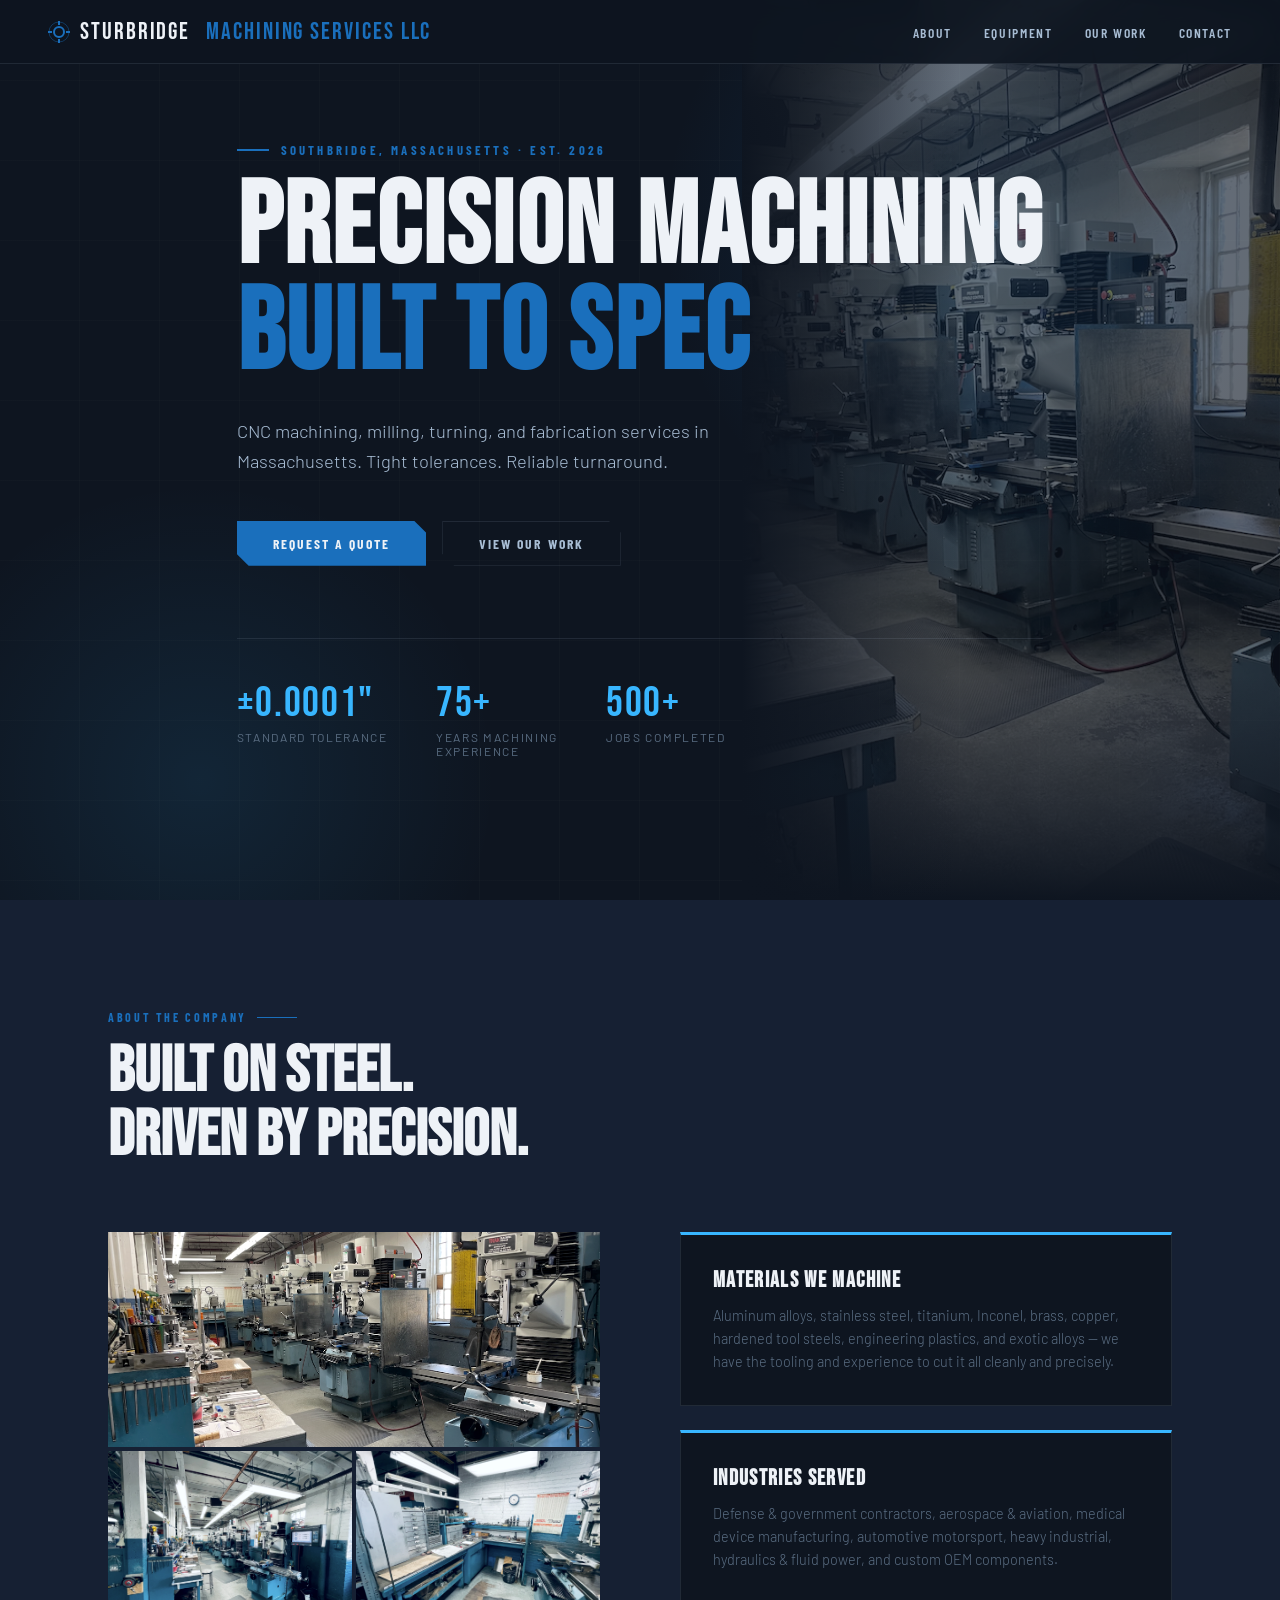
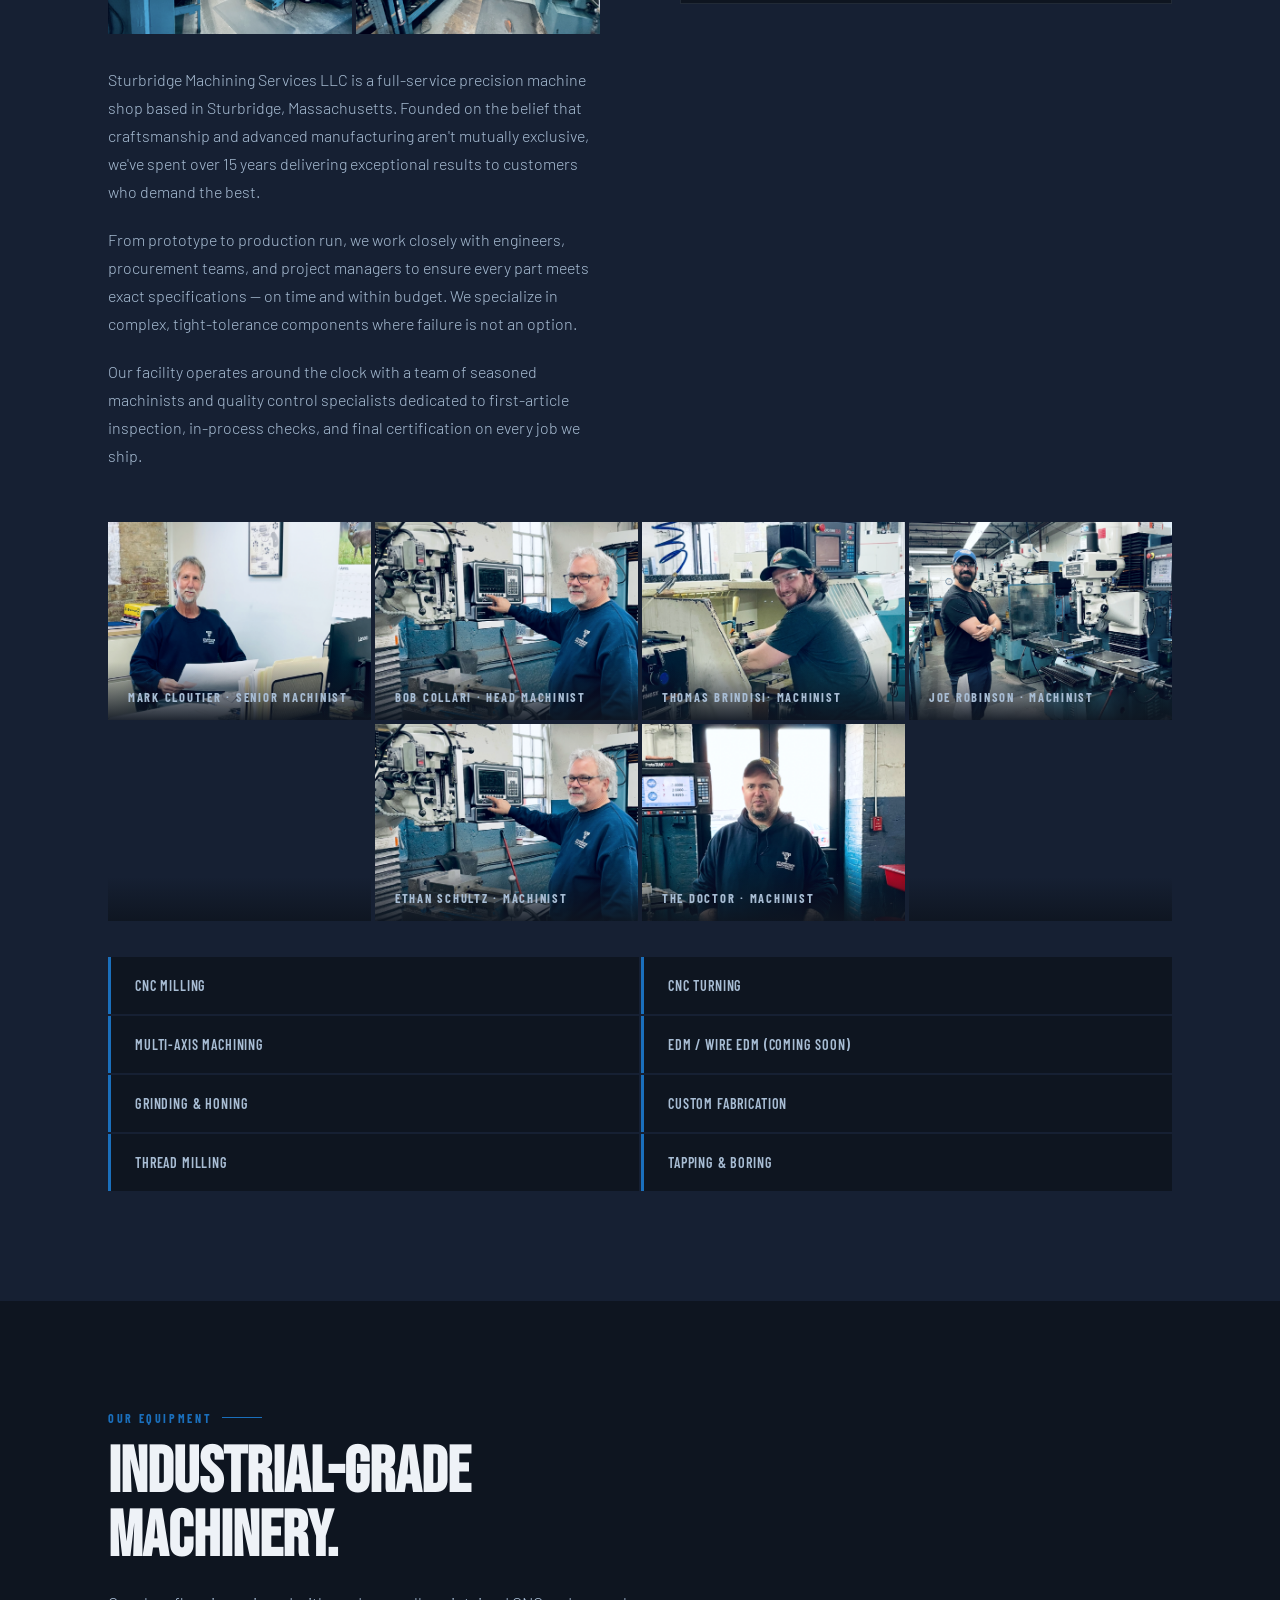
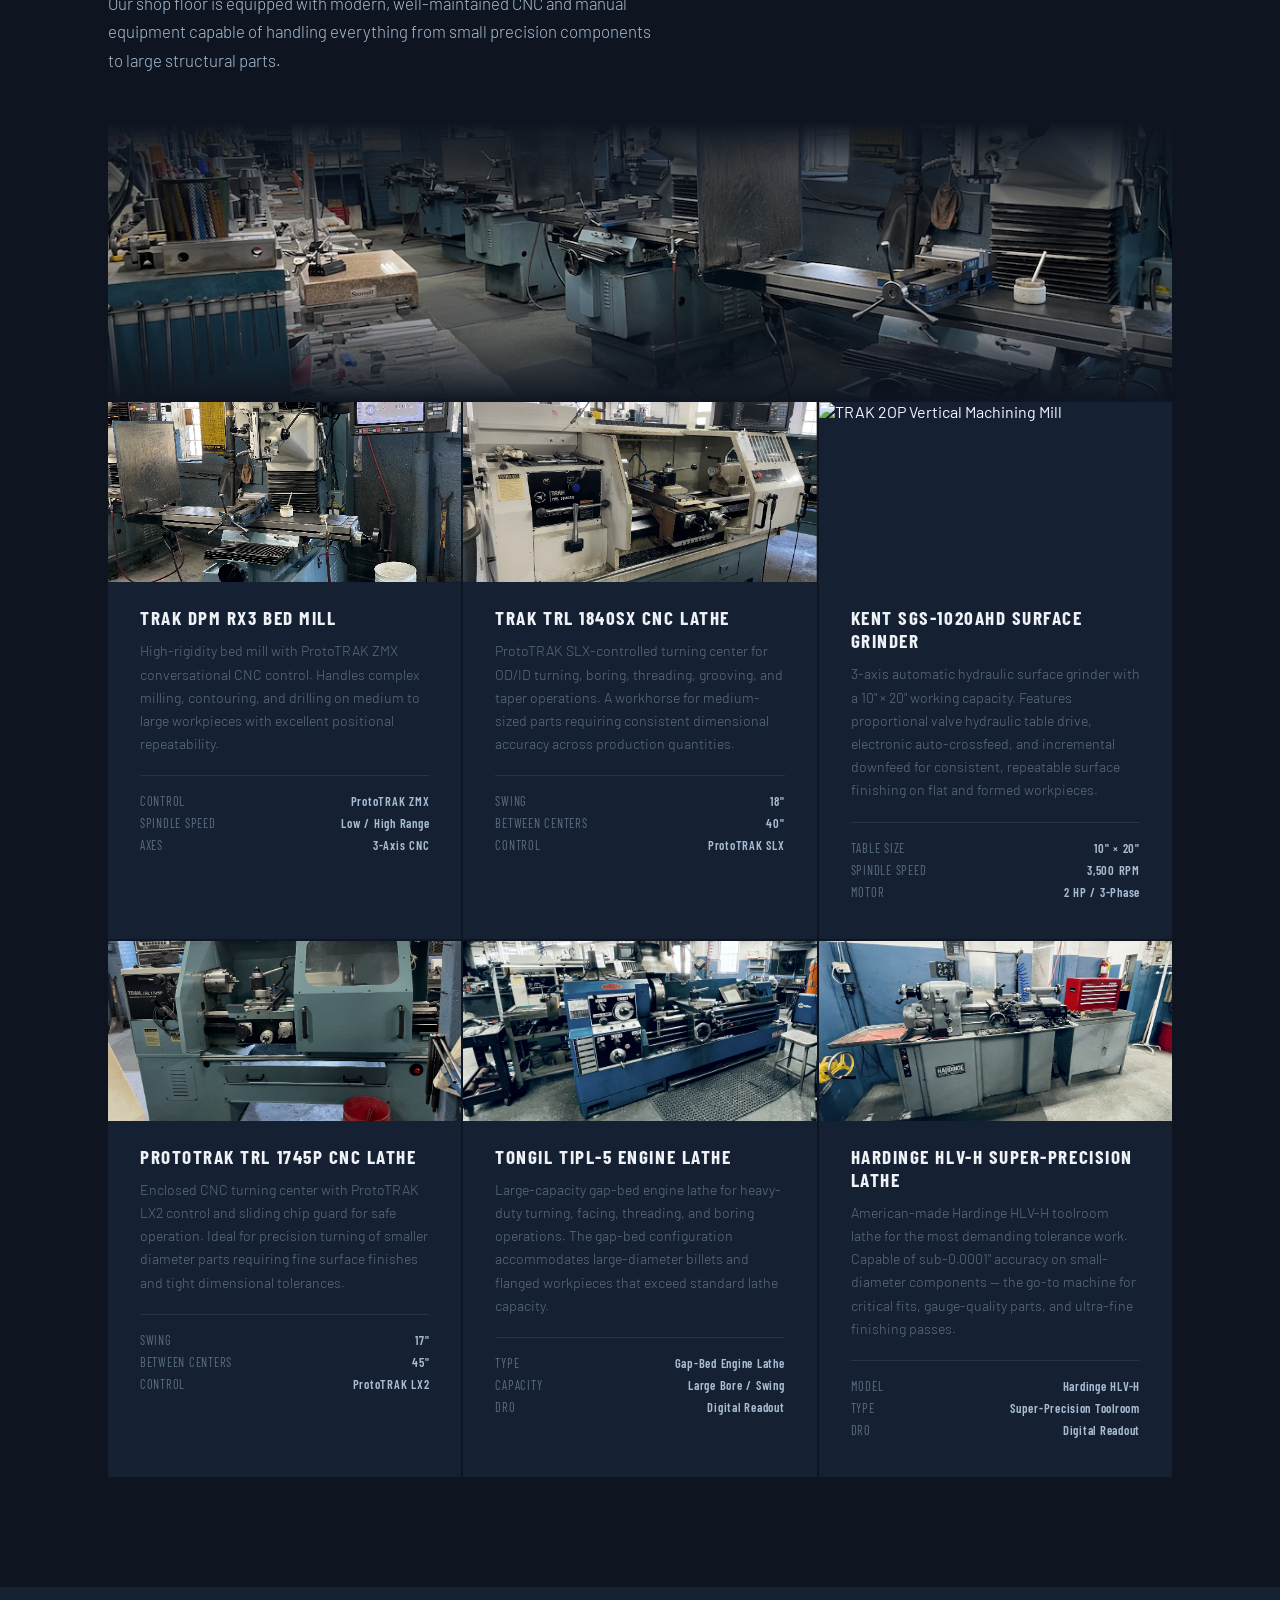
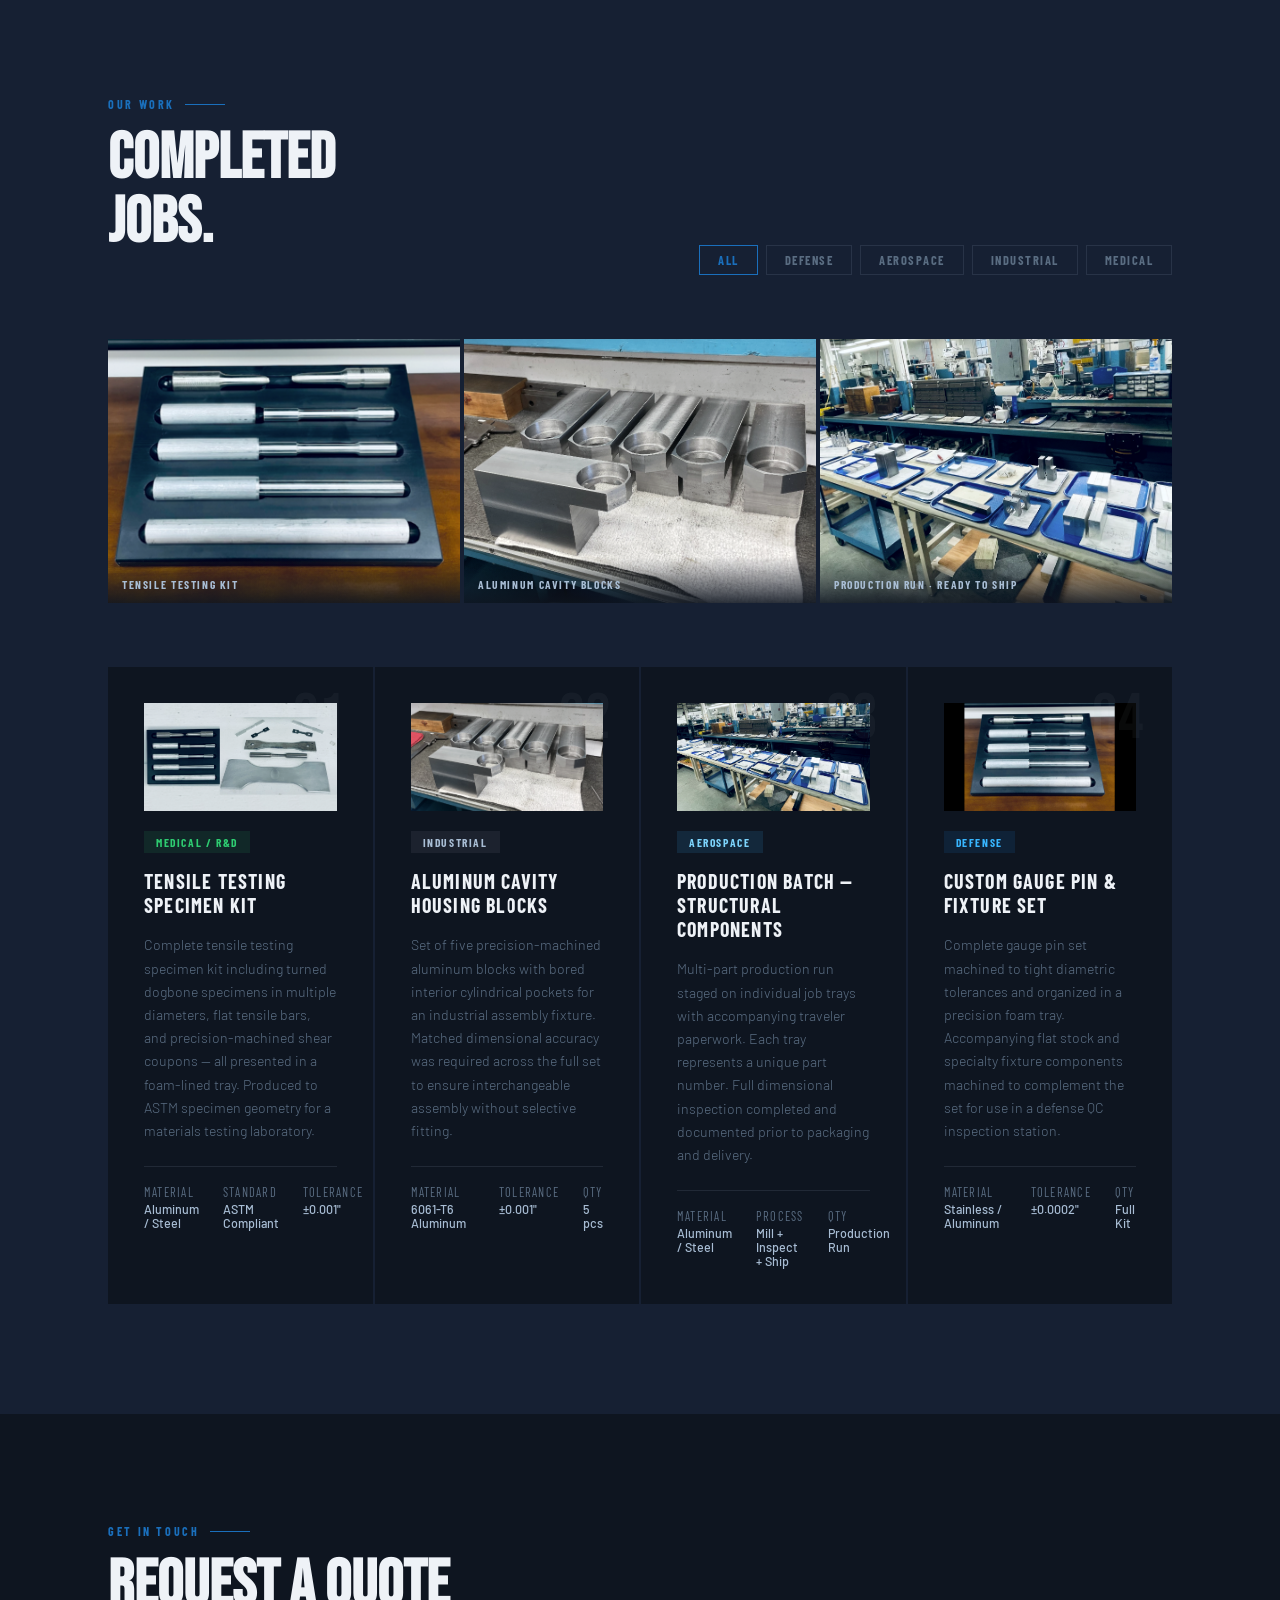
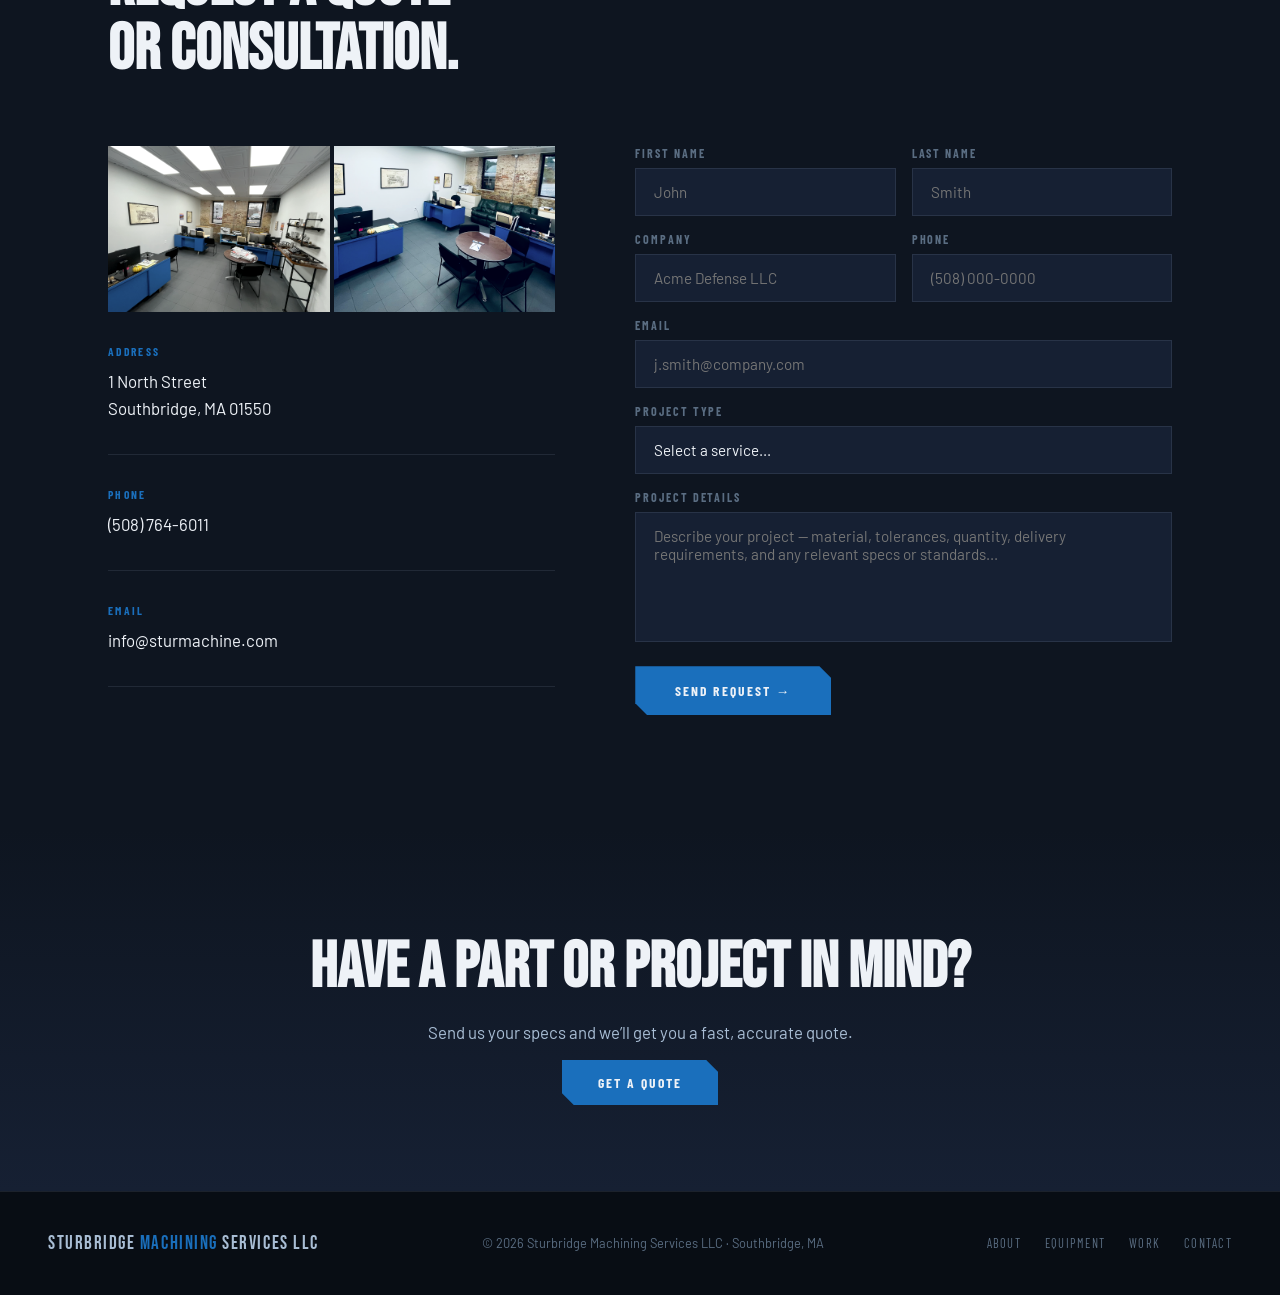
==== commit 9481d923: "Update index.html" ====
--- a/index.html
+++ b/index.html
@@ -77,7 +77,6 @@
 <div><div class="stat-num">±0.0001"</div><div class="stat-label">Standard Tolerance</div></div>
 <div><div class="stat-num">75+</div><div class="stat-label">Years Machining <br>Experience</div></div>
 <div><div class="stat-num">500+</div><div class="stat-label">Jobs Completed</div></div>
-<div><div class="stat-num">Quality</div><div class="stat-label">Quality Certified</div></div>
 </div>
 </div>
 </section>
@@ -155,7 +154,7 @@
 <div class="cap-item">CNC Milling</div>
 <div class="cap-item">CNC Turning</div>
 <div class="cap-item">Multi-Axis Machining</div>
-<div class="cap-item">EDM / Wire EDM</div>
+<div class="cap-item">EDM / Wire EDM (Coming Soon)</div>
 <div class="cap-item">Grinding &amp; Honing</div>
 <div class="cap-item">Custom Fabrication</div>
 <div class="cap-item">Thread Milling</div>
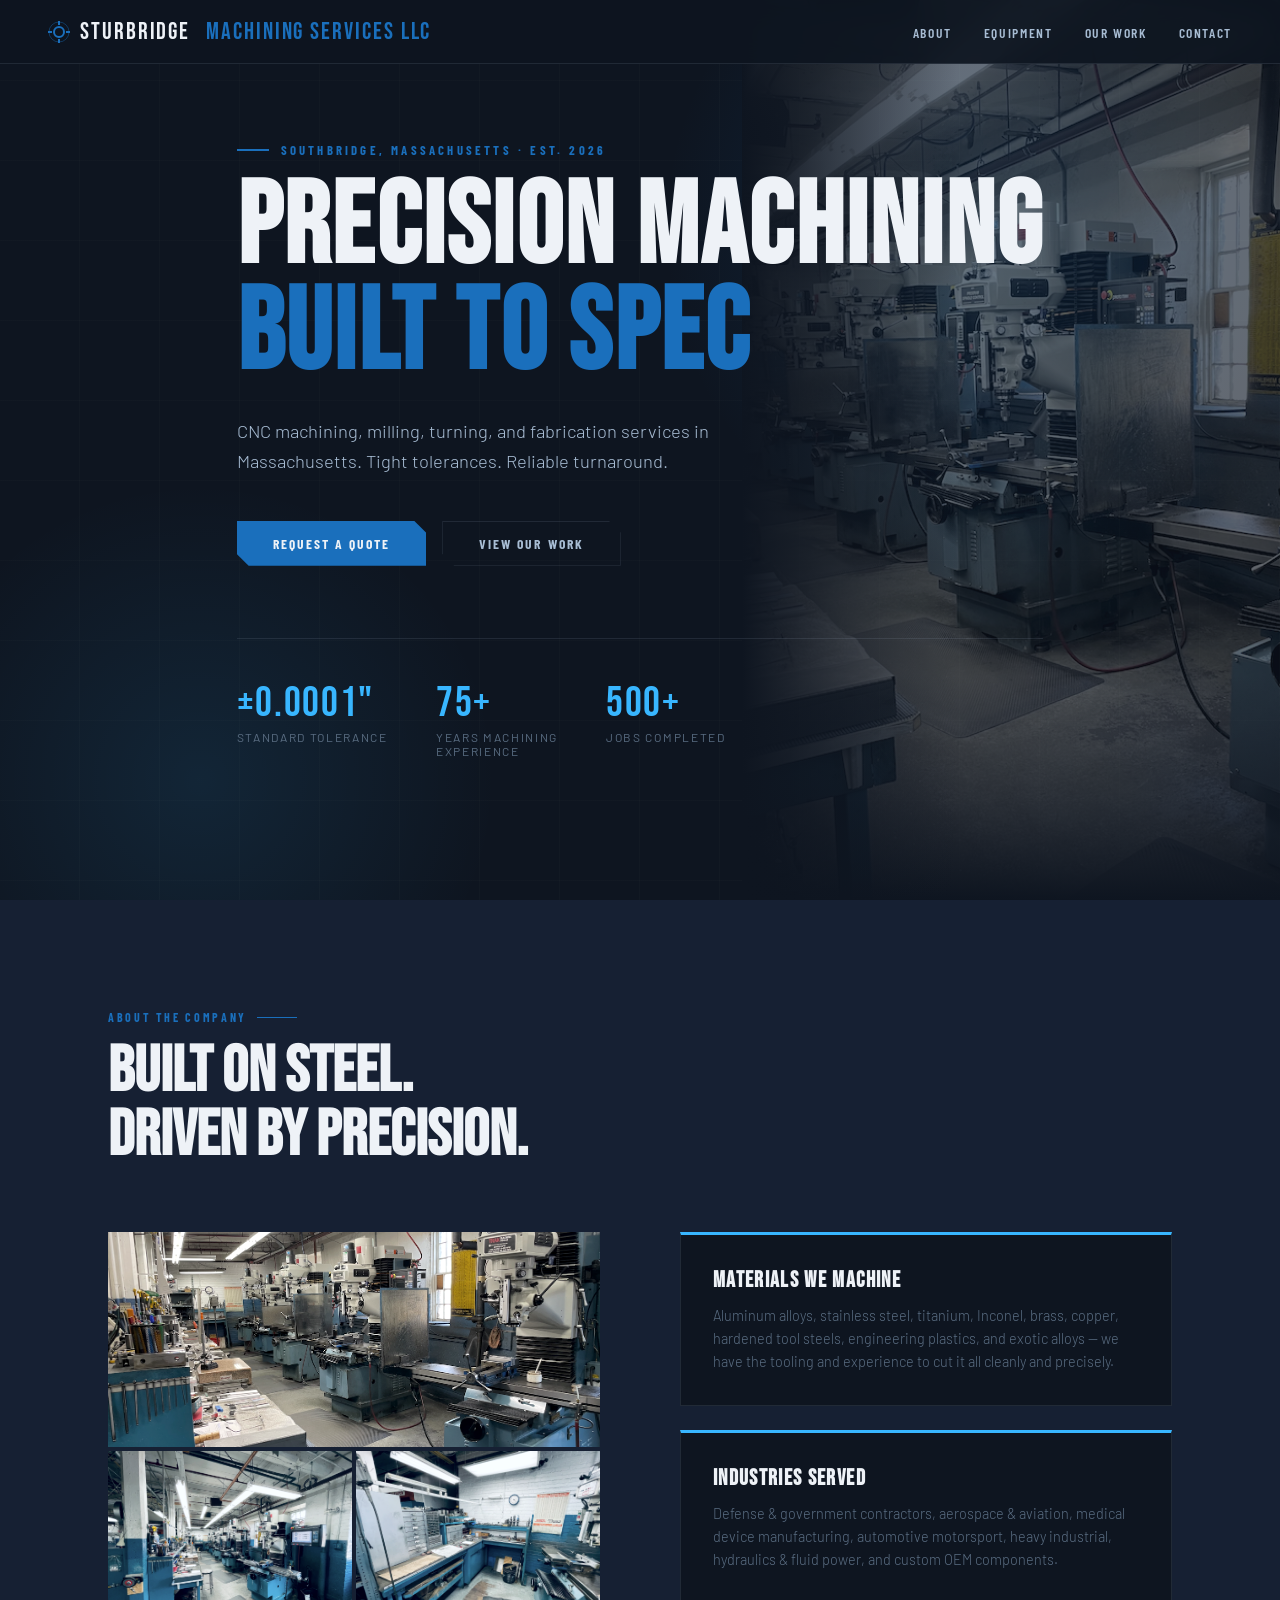
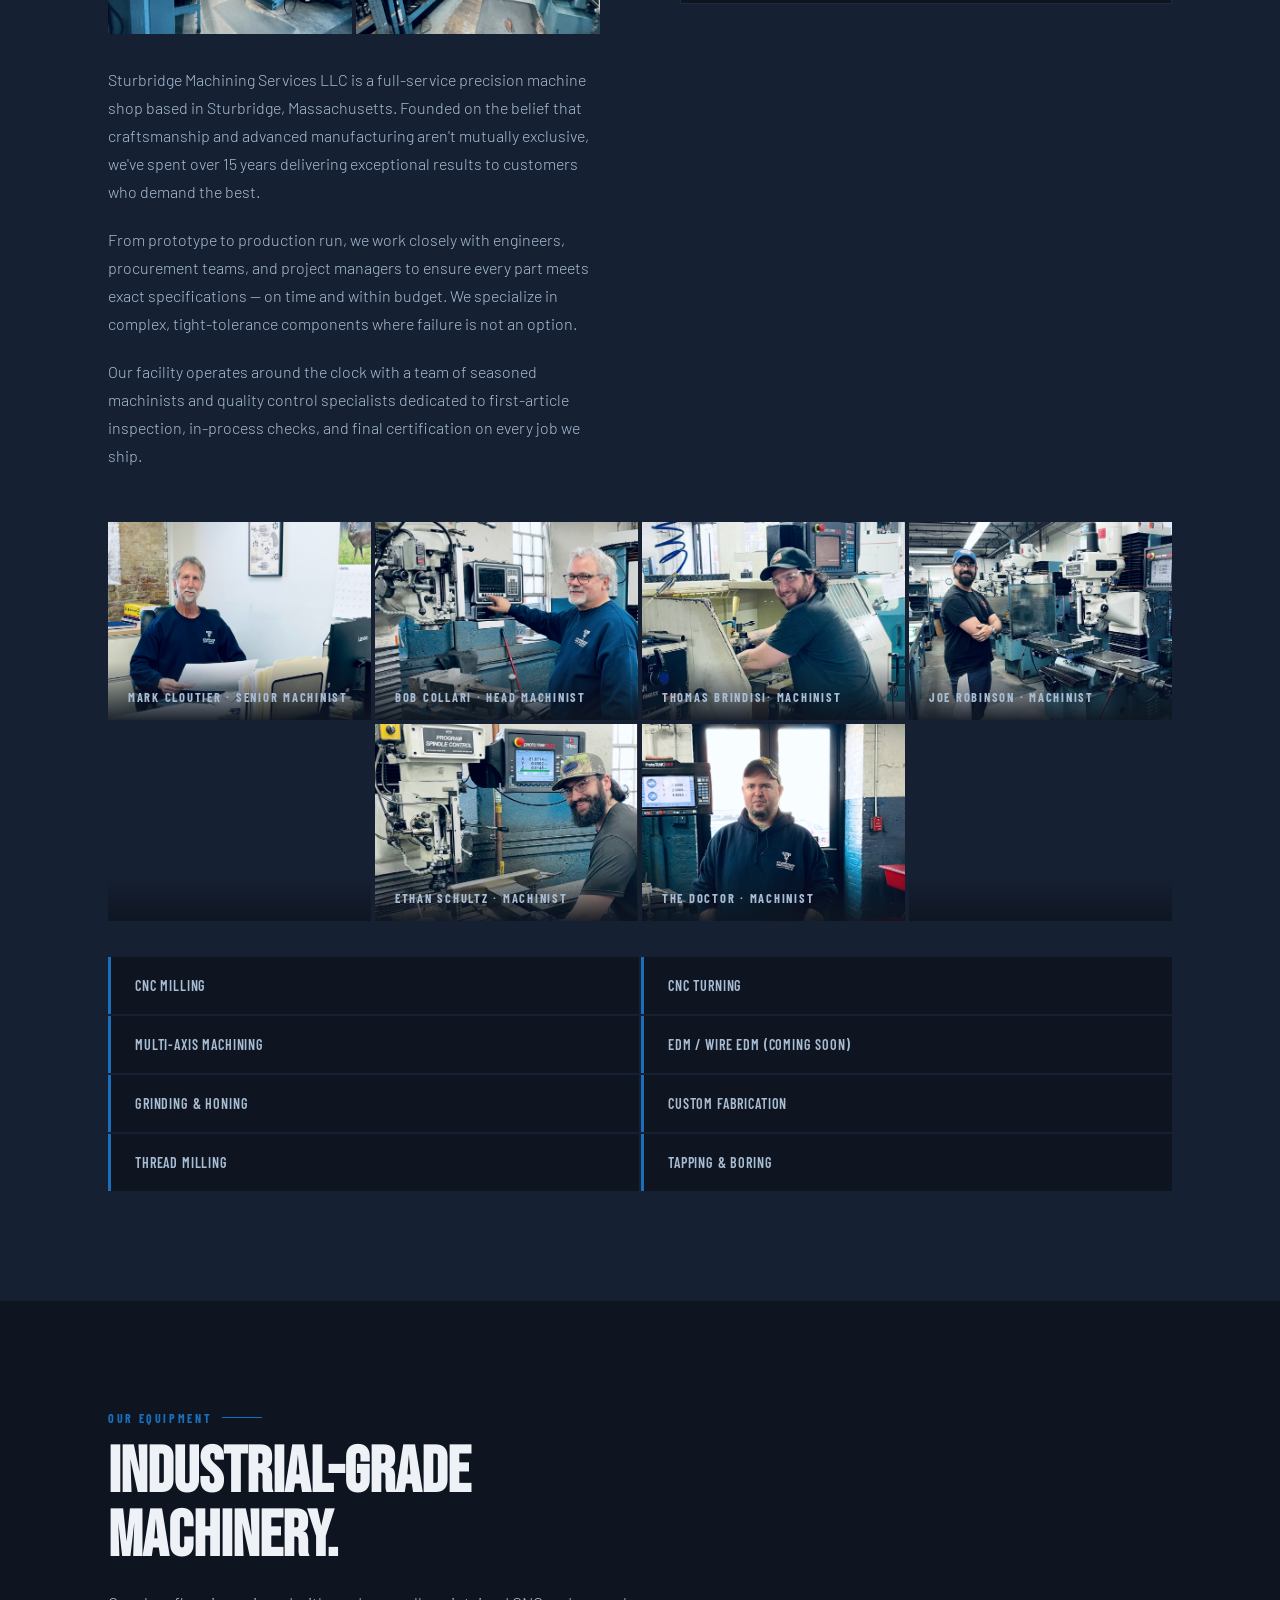
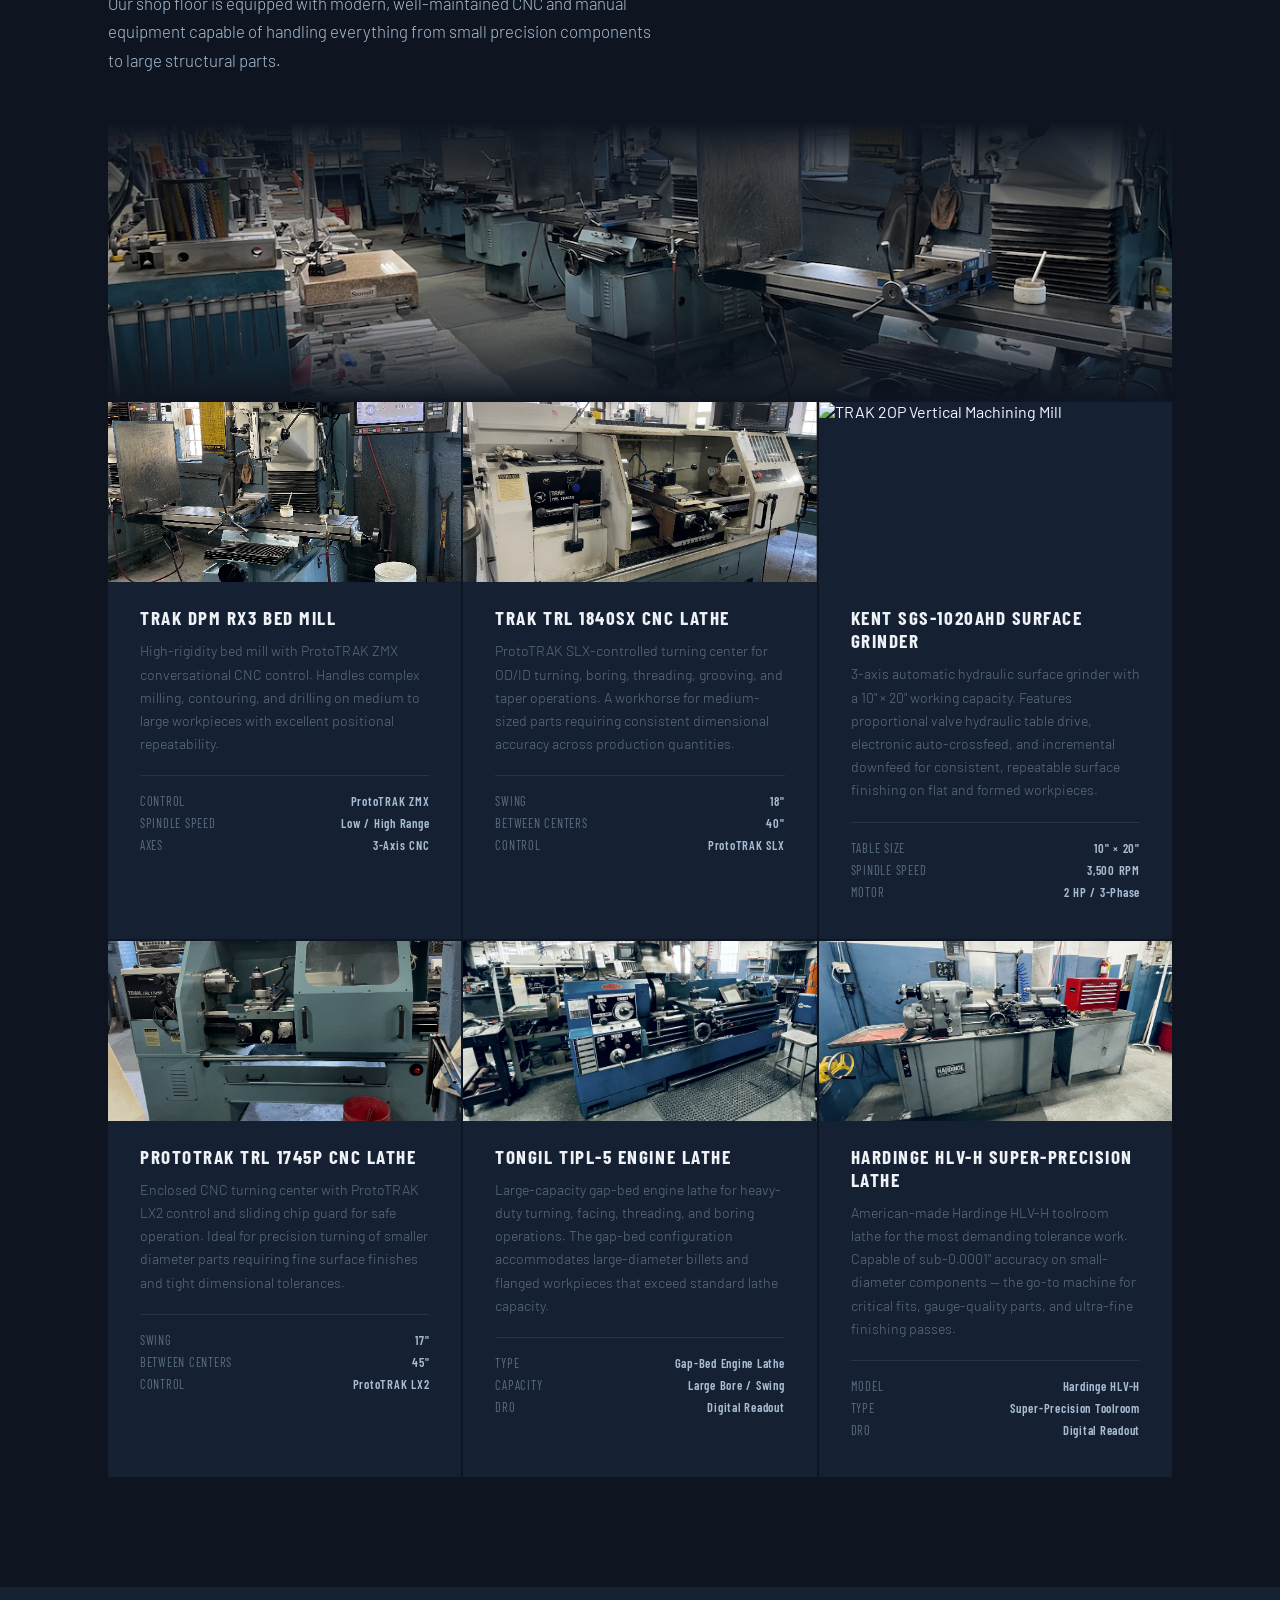
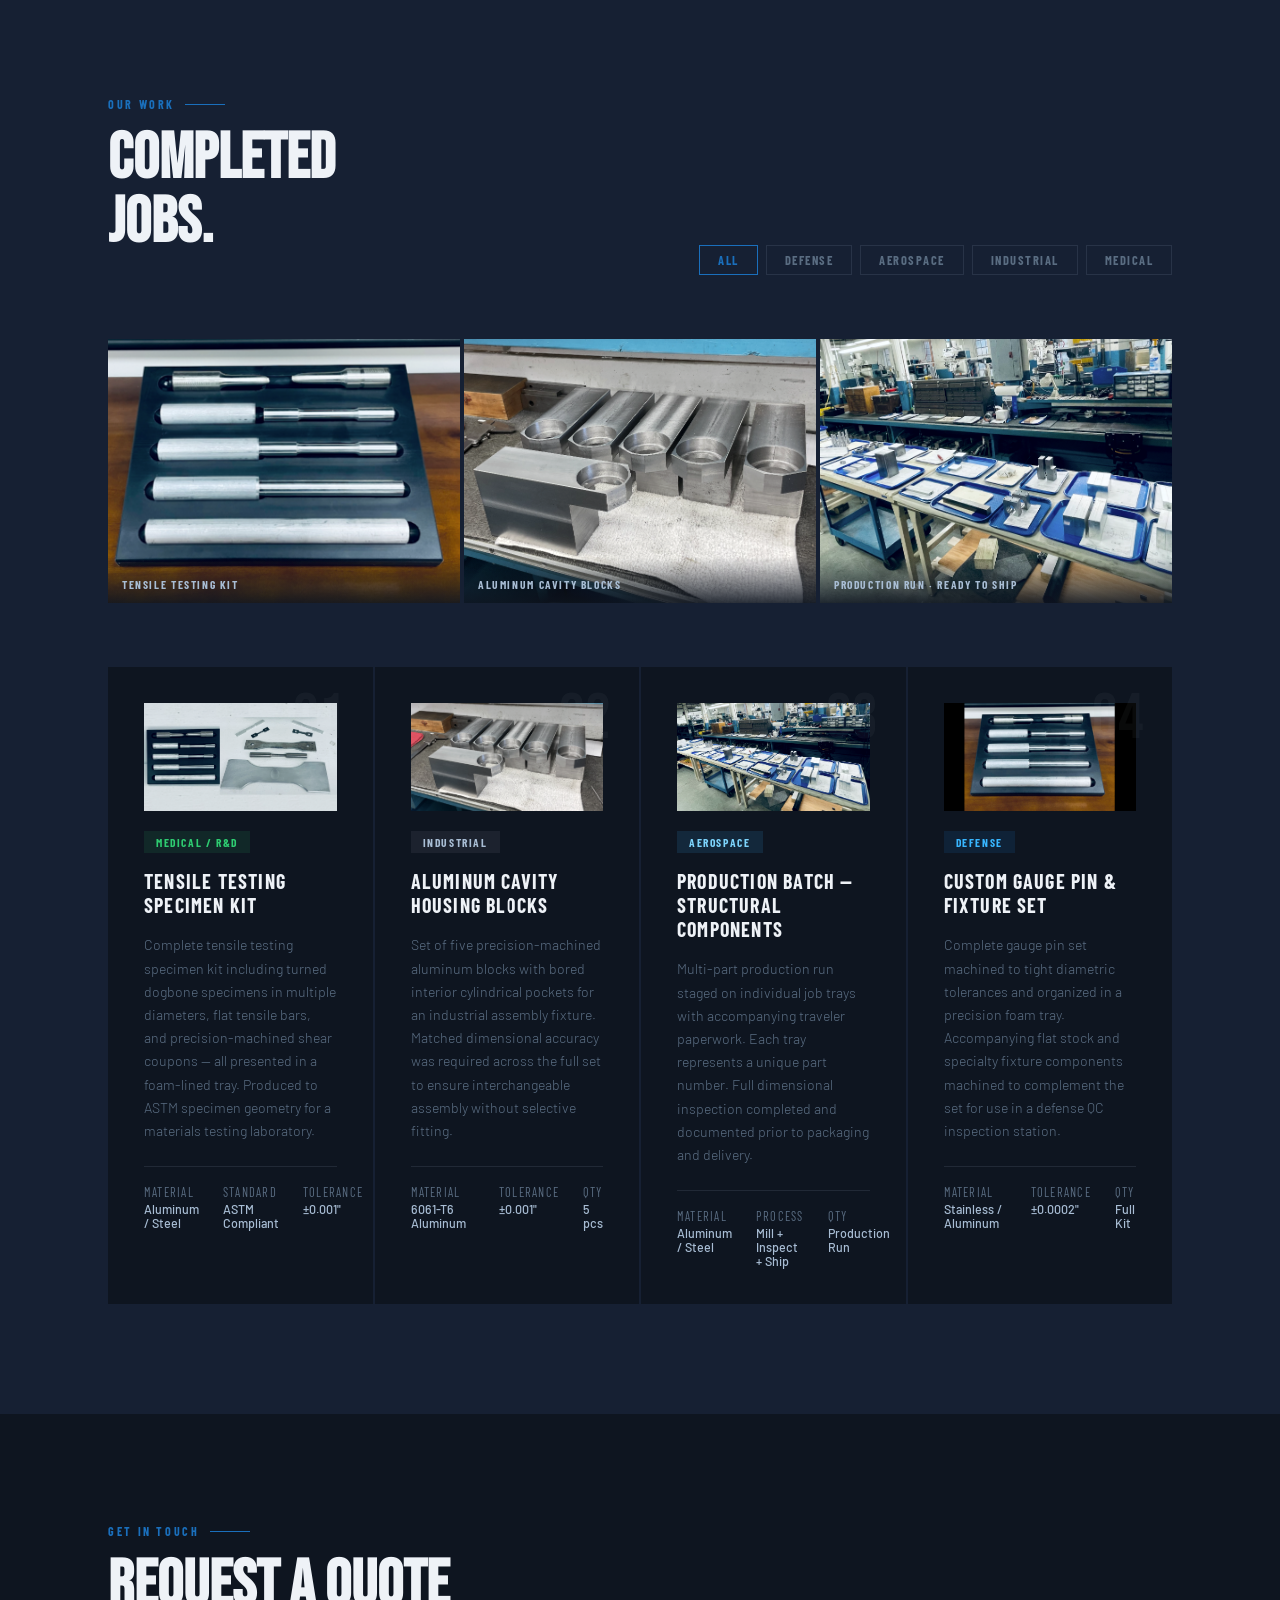
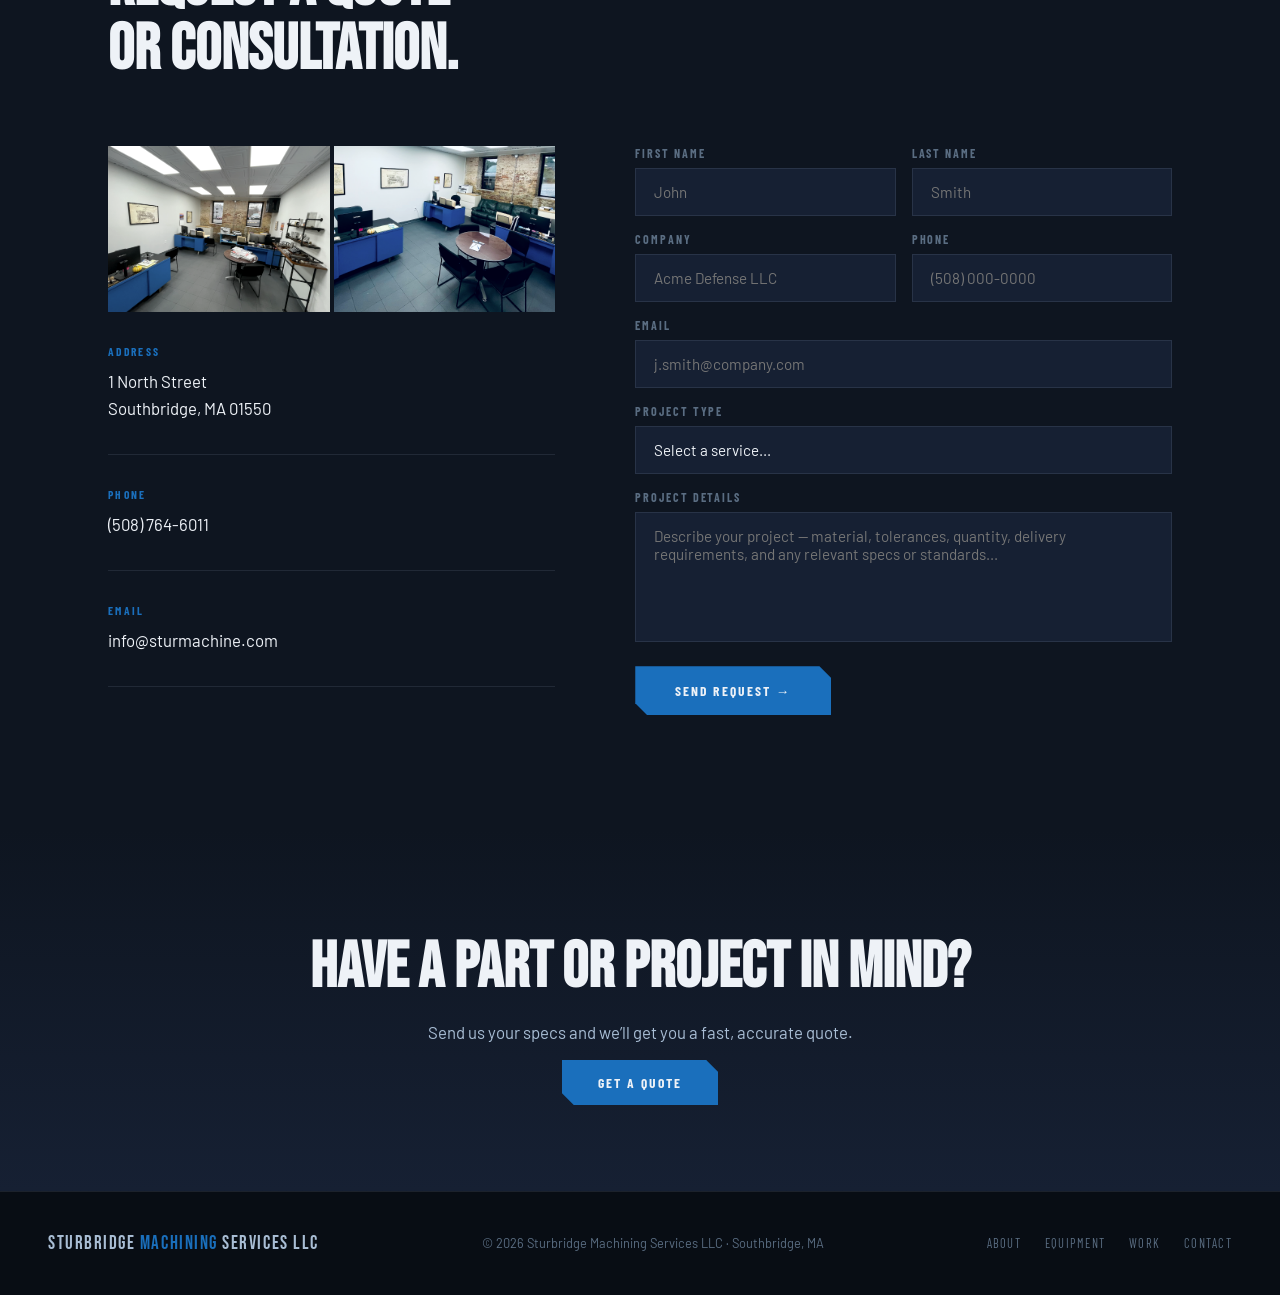
==== commit cc5979ed: "Update index.html" ====
--- a/index.html
+++ b/index.html
@@ -137,7 +137,7 @@
 </div>
 <!-- Employee 2 -->
 <div class="team-strip-item">
-<img alt="Sturbridge Machining machinist at work" src="images/Shop/worker-6.png"/>
+<img alt="Sturbridge Machining machinist at work" src="images/Shop/worker-4.png"/>
 <div class="team-strip-label">Ethan Schultz · Machinist</div>
 </div>
 <!-- Employee 3 -->
